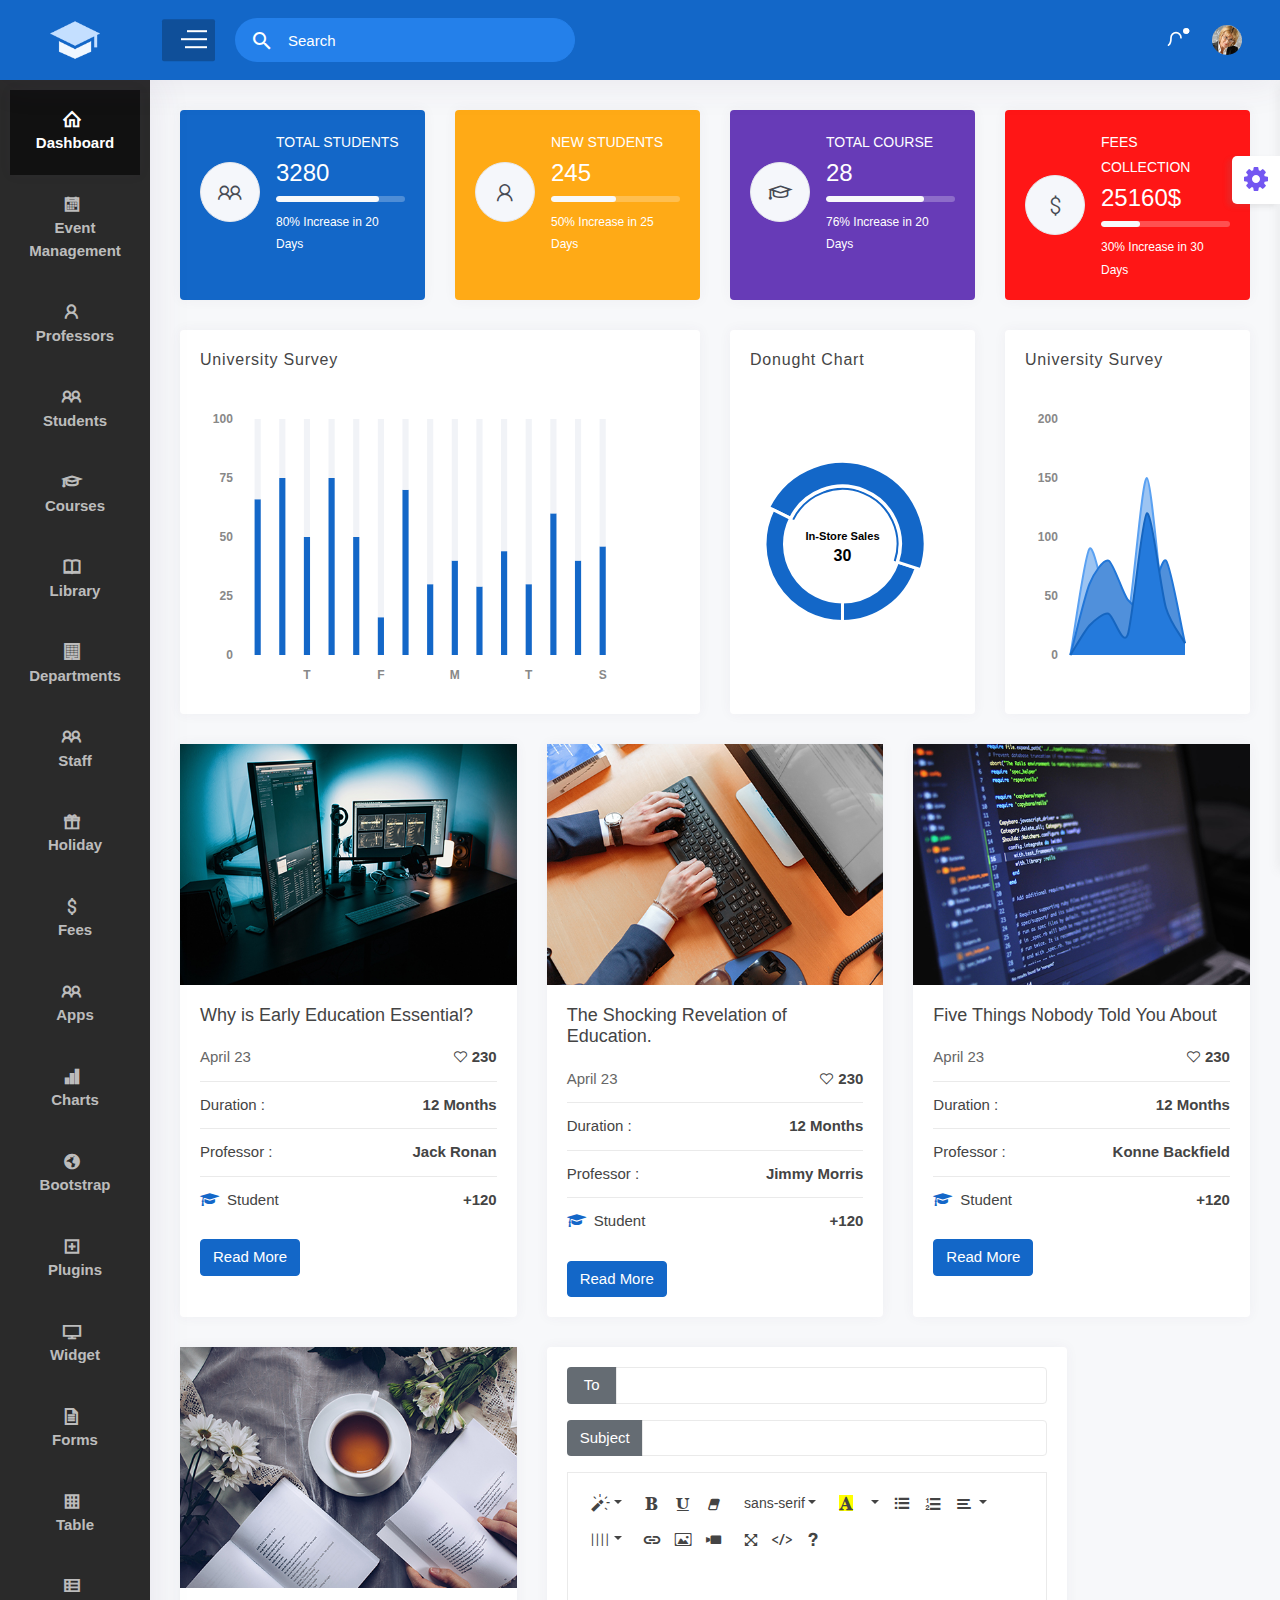
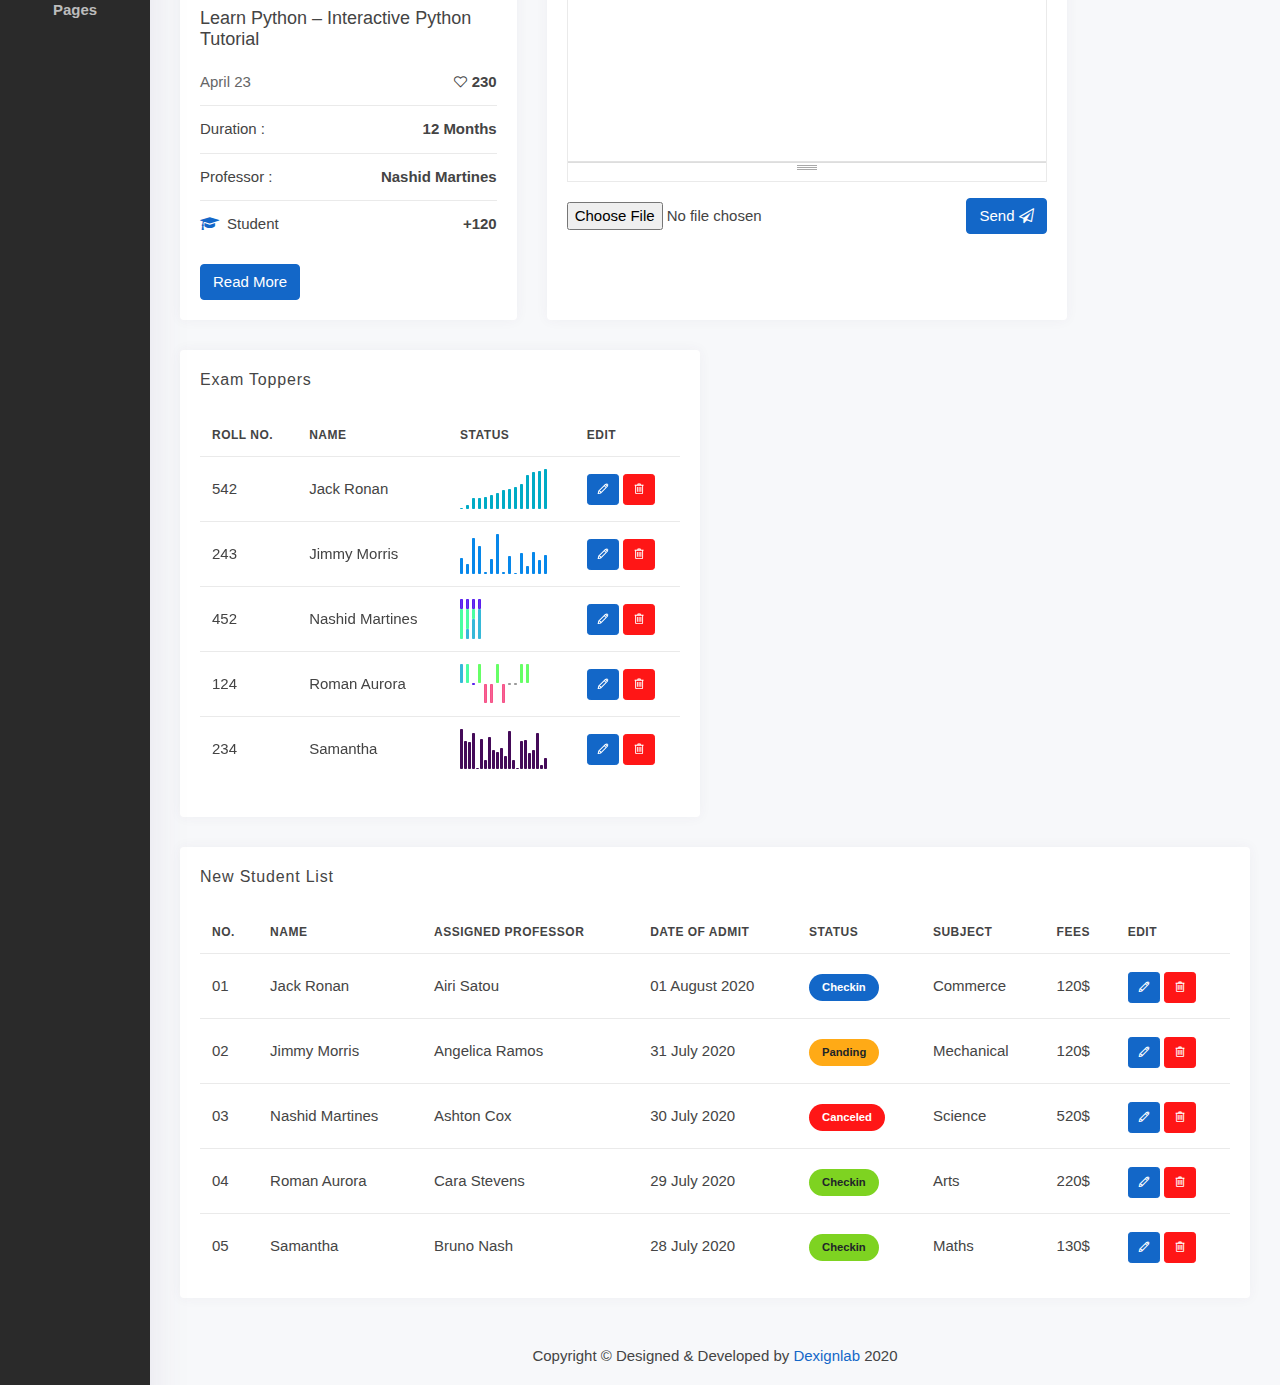
==== Interface/index.html @ b11cf848 "added interface for the project" ====
﻿<!DOCTYPE html>
<html lang="en">

<head>
	
	<meta charset="utf-8">
    <meta http-equiv="X-UA-Compatible" content="IE=edge">
    <meta name="viewport" content="width=device-width,initial-scale=1">
    <title>Edumin - Bootstrap Admin Dashboard </title>
    <!-- Favicon icon -->
    <link rel="icon" type="image/png" sizes="16x16" href="images/favicon.png">
    <link rel="stylesheet" href="vendor/jqvmap/css/jqvmap.min.css">
	<link rel="stylesheet" href="vendor/chartist/css/chartist.min.css">
	<!-- Summernote -->
    <link href="vendor/summernote/summernote.css" rel="stylesheet">
	<link rel="stylesheet" href="vendor/bootstrap-select/dist/css/bootstrap-select.min.css">
    <link rel="stylesheet" href="css/style.css">
    <link rel="stylesheet" href="css/skin-3.css">

</head>

<body>

    <!--*******************
        Preloader start
    ********************-->
    <div id="preloader">
        <div class="sk-three-bounce">
            <div class="sk-child sk-bounce1"></div>
            <div class="sk-child sk-bounce2"></div>
            <div class="sk-child sk-bounce3"></div>
        </div>
    </div>
    <!--*******************
        Preloader end
    ********************-->

    <!--**********************************
        Main wrapper start
    ***********************************-->
    <div id="main-wrapper">

        <!--**********************************
            Nav header start
        ***********************************-->
        <div class="nav-header">
            <a href="index.html" class="brand-logo">
                <img class="logo-abbr" src="images/logo-white-3.png" alt="">
                <img class="logo-compact" src="images/logo-text-white.png" alt="">
                <img class="brand-title" src="images/logo-text-white.png" alt="">
            </a>

            <div class="nav-control">
                <div class="hamburger">
                    <span class="line"></span><span class="line"></span><span class="line"></span>
                </div>
            </div>
        </div>
        <!--**********************************
            Nav header end
        ***********************************-->

        <!--**********************************
            Header start
        ***********************************-->
        <div class="header">
            <div class="header-content">
                <nav class="navbar navbar-expand">
                    <div class="collapse navbar-collapse justify-content-between">
                        <div class="header-left">
                            <div class="search_bar dropdown">
                                <span class="search_icon p-3 c-pointer" data-toggle="dropdown">
                                    <i class="mdi mdi-magnify"></i>
                                </span>
                                <div class="dropdown-menu p-0 m-0">
                                    <form>
                                        <input class="form-control" type="search" placeholder="Search" aria-label="Search">
                                    </form>
                                </div>
                            </div>
                        </div>

                        <ul class="navbar-nav header-right">
                            <li class="nav-item dropdown notification_dropdown">
                                <a class="nav-link bell ai-icon" href="#" role="button" data-toggle="dropdown">
                                    <svg id="icon-user" xmlns="http://www.w3.org/2000/svg" width="20" height="20" viewbox="0 0 24 24" fill="none" stroke="currentColor" stroke-width="2" stroke-linecap="round" stroke-linejoin="round" class="feather feather-bell">
										<path d="M18 8A6 6 0 0 0 6 8c0 7-3 9-3 9h18s-3-2-3-9"></path>
										<path d="M13.73 21a2 2 0 0 1-3.46 0"></path>
									</svg>
                                    <div class="pulse-css"></div>
                                </a>
                                <div class="dropdown-menu dropdown-menu-right">
                                    <ul class="list-unstyled">
                                        <li class="media dropdown-item">
                                            <span class="success"><i class="ti-user"></i></span>
                                            <div class="media-body">
                                                <a href="#">
                                                    <p><strong>Martin</strong> has added a <strong>customer</strong> Successfully
                                                    </p>
                                                </a>
                                            </div>
                                            <span class="notify-time">3:20 am</span>
                                        </li>
                                        <li class="media dropdown-item">
                                            <span class="primary"><i class="ti-shopping-cart"></i></span>
                                            <div class="media-body">
                                                <a href="#">
                                                    <p><strong>Jennifer</strong> purchased Light Dashboard 2.0.</p>
                                                </a>
                                            </div>
                                            <span class="notify-time">3:20 am</span>
                                        </li>
                                        <li class="media dropdown-item">
                                            <span class="danger"><i class="ti-bookmark"></i></span>
                                            <div class="media-body">
                                                <a href="#">
                                                    <p><strong>Robin</strong> marked a <strong>ticket</strong> as unsolved.
                                                    </p>
                                                </a>
                                            </div>
                                            <span class="notify-time">3:20 am</span>
                                        </li>
                                        <li class="media dropdown-item">
                                            <span class="primary"><i class="ti-heart"></i></span>
                                            <div class="media-body">
                                                <a href="#">
                                                    <p><strong>David</strong> purchased Light Dashboard 1.0.</p>
                                                </a>
                                            </div>
                                            <span class="notify-time">3:20 am</span>
                                        </li>
                                        <li class="media dropdown-item">
                                            <span class="success"><i class="ti-image"></i></span>
                                            <div class="media-body">
                                                <a href="#">
                                                    <p><strong> James.</strong> has added a<strong>customer</strong> Successfully
                                                    </p>
                                                </a>
                                            </div>
                                            <span class="notify-time">3:20 am</span>
                                        </li>
                                    </ul>
                                    <a class="all-notification" href="#">See all notifications <i class="ti-arrow-right"></i></a>
                                </div>
                            </li>
                            <li class="nav-item dropdown header-profile">
                                <a class="nav-link" href="#" role="button" data-toggle="dropdown">
                                    <img src="images/profile/education/pic1.jpg" width="20" alt="">
                                </a>
                                <div class="dropdown-menu dropdown-menu-right">
                                    <a href="app-profile.html" class="dropdown-item ai-icon">
                                        <svg id="icon-user1" xmlns="http://www.w3.org/2000/svg" width="18" height="18" viewbox="0 0 24 24" fill="none" stroke="currentColor" stroke-width="2" stroke-linecap="round" stroke-linejoin="round" class="feather feather-user"><path d="M20 21v-2a4 4 0 0 0-4-4H8a4 4 0 0 0-4 4v2"></path><circle cx="12" cy="7" r="4"></circle></svg>
                                        <span class="ml-2">Profile </span>
                                    </a>
                                    <a href="email-inbox.html" class="dropdown-item ai-icon">
                                        <svg id="icon-inbox" xmlns="http://www.w3.org/2000/svg" width="18" height="18" viewbox="0 0 24 24" fill="none" stroke="currentColor" stroke-width="2" stroke-linecap="round" stroke-linejoin="round" class="feather feather-mail"><path d="M4 4h16c1.1 0 2 .9 2 2v12c0 1.1-.9 2-2 2H4c-1.1 0-2-.9-2-2V6c0-1.1.9-2 2-2z"></path><polyline points="22,6 12,13 2,6"></polyline></svg>
                                        <span class="ml-2">Inbox </span>
                                    </a>
                                    <a href="page-login.html" class="dropdown-item ai-icon">
                                        <svg id="icon-logout" xmlns="http://www.w3.org/2000/svg" width="18" height="18" viewbox="0 0 24 24" fill="none" stroke="currentColor" stroke-width="2" stroke-linecap="round" stroke-linejoin="round" class="feather feather-log-out"><path d="M9 21H5a2 2 0 0 1-2-2V5a2 2 0 0 1 2-2h4"></path><polyline points="16 17 21 12 16 7"></polyline><line x1="21" y1="12" x2="9" y2="12"></line></svg>
                                        <span class="ml-2">Logout </span>
                                    </a>
                                </div>
                            </li>
                        </ul>
                    </div>
                </nav>
            </div>
        </div>
        <!--**********************************
            Header end ti-comment-alt
        ***********************************-->

        <!--**********************************
            Sidebar start
        ***********************************-->
        <div class="dlabnav">
            <div class="dlabnav-scroll">
                <ul class="metismenu" id="menu">
                    <li class="nav-label first">Main Menu</li>
                    <li><a class="has-arrow" href="javascript:void()" aria-expanded="false">
							<i class="la la-home"></i>
							<span class="nav-text">Dashboard</span>
						</a>
                        <ul aria-expanded="false">
                            <li><a href="index.html">Dashboard 1</a></li>
                            <li><a href="index-2.html">Dashboard 2</a></li>
                            <li><a href="index-3.html">Dashboard 3</a></li>
                        </ul>
                    </li>
					<li><a class="ai-icon" href="event-management.html" aria-expanded="false">
							<i class="la la-calendar"></i>
							<span class="nav-text">Event Management</span>
						</a>
                    </li>
					<li><a class="has-arrow" href="javascript:void()" aria-expanded="false">
							<i class="la la-user"></i>
							<span class="nav-text">Professors</span>
						</a>
                        <ul aria-expanded="false">
                            <li><a href="all-professors.html">All Professor</a></li>
                            <li><a href="add-professor.html">Add Professor</a></li>
                            <li><a href="edit-professor.html">Edit Professor</a></li>
                            <li><a href="professor-profile.html">Professor Profile</a></li>
                        </ul>
                    </li>
					<li><a class="has-arrow" href="javascript:void()" aria-expanded="false">
							<i class="la la-users"></i>
							<span class="nav-text">Students</span>
						</a>
                        <ul aria-expanded="false">
                            <li><a href="all-students.html">All Students</a></li>
                            <li><a href="add-student.html">Add Students</a></li>
                            <li><a href="edit-student.html">Edit Students</a></li>
                            <li><a href="about-student.html">About Students</a></li>
                        </ul>
                    </li>
					<li><a class="has-arrow" href="javascript:void()" aria-expanded="false">
							<i class="la la-graduation-cap"></i>
							<span class="nav-text">Courses</span>
						</a>
                        <ul aria-expanded="false">
                            <li><a href="all-courses.html">All Courses</a></li>
                            <li><a href="add-courses.html">Add Courses</a></li>
                            <li><a href="edit-courses.html">Edit Courses</a></li>
                            <li><a href="about-courses.html">About Courses</a></li>
                        </ul>
                    </li>
					<li><a class="has-arrow" href="javascript:void()" aria-expanded="false">
							<i class="la la-book"></i>
							<span class="nav-text">Library</span>
						</a>
                        <ul aria-expanded="false">
                            <li><a href="all-library.html">All Library</a></li>
                            <li><a href="add-library.html">Add Library</a></li>
                            <li><a href="edit-library.html">Edit Library</a></li>
                        </ul>
                    </li>
					<li><a class="has-arrow" href="javascript:void()" aria-expanded="false">
							<i class="la la-building"></i>
							<span class="nav-text">Departments</span>
						</a>
                        <ul aria-expanded="false">
                            <li><a href="all-departments.html">All Departments</a></li>
                            <li><a href="add-departments.html">Add Departments</a></li>
                            <li><a href="edit-departments.html">Edit Departments</a></li>
                        </ul>
                    </li>
					<li><a class="has-arrow" href="javascript:void()" aria-expanded="false">
							<i class="la la-users"></i>
							<span class="nav-text">Staff</span>
						</a>
                        <ul aria-expanded="false">
                            <li><a href="all-staff.html">All Staff</a></li>
                            <li><a href="add-staff.html">Add Staff</a></li>
                            <li><a href="edit-staff.html">Edit Staff</a></li>
                            <li><a href="staff-profile.html">Staff Profile</a></li>
                        </ul>
                    </li>
					<li><a class="has-arrow" href="javascript:void()" aria-expanded="false">
							<i class="la la-gift"></i>
							<span class="nav-text">Holiday</span>
						</a>
                        <ul aria-expanded="false">
                            <li><a href="all-holiday.html">All Holiday</a></li>
                            <li><a href="add-holiday.html">Add Holiday</a></li>
                            <li><a href="edit-holiday.html">Edit Holiday</a></li>
                            <li><a href="holiday-calendar.html">Holiday Calendar</a></li>
                        </ul>
                    </li>
					<li><a class="has-arrow" href="javascript:void()" aria-expanded="false">
							<i class="la la-dollar"></i>
							<span class="nav-text">Fees</span>
						</a>
                        <ul aria-expanded="false">
                            <li><a href="fees-collection.html">Fees Collection</a></li>
                            <li><a href="add-fees.html">Add Fees</a></li>
                            <li><a href="fees-receipt.html">Fees Receipt</a></li>
                        </ul>
                    </li>					
                    <li class="nav-label">Apps</li>
                    <li><a class="has-arrow" href="javascript:void()" aria-expanded="false">
							<i class="la la-users"></i>
							<span class="nav-text">Apps</span>
						</a>
                        <ul aria-expanded="false">
                            <li><a href="app-profile.html">Profile</a></li>
                            <li><a class="has-arrow" href="javascript:void()" aria-expanded="false">Email</a>
                                <ul aria-expanded="false">
                                    <li><a href="email-compose.html">Compose</a></li>
                                    <li><a href="email-inbox.html">Inbox</a></li>
                                    <li><a href="email-read.html">Read</a></li>
                                </ul>
                            </li>
                            <li><a href="app-calender.html">Calendar</a></li>
							<li><a class="has-arrow" href="javascript:void()" aria-expanded="false">Shop</a>
                                <ul aria-expanded="false">
                                    <li><a href="ecom-product-grid.html">Product Grid</a></li>
									<li><a href="ecom-product-list.html">Product List</a></li>
									<li><a href="ecom-product-detail.html">Product Details</a></li>
									<li><a href="ecom-product-order.html">Order</a></li>
									<li><a href="ecom-checkout.html">Checkout</a></li>
									<li><a href="ecom-invoice.html">Invoice</a></li>
									<li><a href="ecom-customers.html">Customers</a></li>
                                </ul>
                            </li>
                        </ul>
                    </li>
                    <li><a class="has-arrow ai-icon" href="javascript:void()" aria-expanded="false">
							<i class="la la-signal"></i>
							<span class="nav-text">Charts</span>
						</a>
                        <ul aria-expanded="false">
                            <li><a href="chart-flot.html">Flot</a></li>
                            <li><a href="chart-morris.html">Morris</a></li>
                            <li><a href="chart-chartjs.html">Chartjs</a></li>
                            <li><a href="chart-chartist.html">Chartist</a></li>
                            <li><a href="chart-sparkline.html">Sparkline</a></li>
                            <li><a href="chart-peity.html">Peity</a></li>
                        </ul>
                    </li>
                    <li class="nav-label">Components</li>
                    <li class="mega-menu mega-menu-xl"><a class="has-arrow ai-icon" href="javascript:void()" aria-expanded="false">
							<i class="la la-globe"></i>
							<span class="nav-text">Bootstrap</span>
						</a>
                        <ul aria-expanded="false">
                            <li><a href="ui-accordion.html">Accordion</a></li>
                            <li><a href="ui-alert.html">Alert</a></li>
                            <li><a href="ui-badge.html">Badge</a></li>
                            <li><a href="ui-button.html">Button</a></li>
                            <li><a href="ui-modal.html">Modal</a></li>
                            <li><a href="ui-button-group.html">Button Group</a></li>
                            <li><a href="ui-list-group.html">List Group</a></li>
                            <li><a href="ui-media-object.html">Media Object</a></li>
                            <li><a href="ui-card.html">Cards</a></li>
                            <li><a href="ui-carousel.html">Carousel</a></li>
                            <li><a href="ui-dropdown.html">Dropdown</a></li>
                            <li><a href="ui-popover.html">Popover</a></li>
                            <li><a href="ui-progressbar.html">Progressbar</a></li>
                            <li><a href="ui-tab.html">Tab</a></li>
                            <li><a href="ui-typography.html">Typography</a></li>
                            <li><a href="ui-pagination.html">Pagination</a></li>
                            <li><a href="ui-grid.html">Grid</a></li>
                        </ul>
                    </li>
                    <li><a class="has-arrow" href="javascript:void()" aria-expanded="false">
							<i class="la la-plus-square-o"></i>
							<span class="nav-text">Plugins</span>
						</a>
                        <ul aria-expanded="false">
                            <li><a href="uc-select2.html">Select 2</a></li>
                            <li><a href="uc-nestable.html">Nestedable</a></li>
                            <li><a href="uc-noui-slider.html">Noui Slider</a></li>
                            <li><a href="uc-sweetalert.html">Sweet Alert</a></li>
                            <li><a href="uc-toastr.html">Toastr</a></li>
                            <li><a href="map-jqvmap.html">Jqv Map</a></li>
                        </ul>
                    </li>
                    <li><a href="widget-basic.html" aria-expanded="false">
							<i class="la la-desktop"></i>
							<span class="nav-text">Widget</span>
						</a></li>
                    <li class="nav-label">Forms</li>
                    <li><a class="has-arrow" href="javascript:void()" aria-expanded="false">
							<i class="la la-file-text"></i>
							<span class="nav-text">Forms</span>
						</a>
                        <ul aria-expanded="false">
                            <li><a href="form-element.html">Form Elements</a></li>
                            <li><a href="form-wizard.html">Wizard</a></li>
                            <li><a href="form-editor-summernote.html">Summernote</a></li>
                            <li><a href="form-pickers.html">Pickers</a></li>
                            <li><a href="form-validation-jquery.html">Jquery Validate</a></li>
                        </ul>
                    </li>
                    <li class="nav-label">Table</li>
                    <li><a class="has-arrow" href="javascript:void()" aria-expanded="false">
							<i class="la la-table"></i>
							<span class="nav-text">Table</span>
						</a>
                        <ul aria-expanded="false">
                            <li><a href="table-bootstrap-basic.html">Bootstrap</a></li>
                            <li><a href="table-datatable-basic.html">Datatable</a></li>
                        </ul>
                    </li>
                    <li class="nav-label">Extra</li>
                    <li><a class="has-arrow" href="javascript:void()" aria-expanded="false">
							<i class="la la-th-list"></i>
							<span class="nav-text">Pages</span>
						</a>
                        <ul aria-expanded="false">
                            <li><a href="page-register.html">Register</a></li>
                            <li><a href="page-login.html">Login</a></li>
                            <li><a class="has-arrow" href="javascript:void()" aria-expanded="false">Error</a>
                                <ul aria-expanded="false">
                                    <li><a href="page-error-400.html">Error 400</a></li>
                                    <li><a href="page-error-403.html">Error 403</a></li>
                                    <li><a href="page-error-404.html">Error 404</a></li>
                                    <li><a href="page-error-500.html">Error 500</a></li>
                                    <li><a href="page-error-503.html">Error 503</a></li>
                                </ul>
                            </li>
                            <li><a href="page-lock-screen.html">Lock Screen</a></li>
                        </ul>
                    </li>
				</ul>
            </div>
        </div>
        <!--**********************************
            Sidebar end
        ***********************************-->
		
        <!--**********************************
            Content body start
        ***********************************-->
        <div class="content-body">
            <!-- row -->
            <div class="container-fluid">
				    
                <div class="row">
					<div class="col-xl-3 col-xxl-3 col-sm-6">
						<div class="widget-stat card bg-primary">
							<div class="card-body">
								<div class="media">
									<span class="mr-3">
										<i class="la la-users"></i>
									</span>
									<div class="media-body text-white">
										<p class="mb-1">Total Students</p>
										<h3 class="text-white">3280</h3>
										<div class="progress mb-2 bg-white">
                                            <div class="progress-bar progress-animated bg-light" style="width: 80%"></div>
                                        </div>
										<small>80% Increase in 20 Days</small>
									</div>
								</div>
							</div>
						</div>
                    </div>
					<div class="col-xl-3 col-xxl-3 col-sm-6">
						<div class="widget-stat card bg-warning">
							<div class="card-body">
								<div class="media">
									<span class="mr-3">
										<i class="la la-user"></i>
									</span>
									<div class="media-body text-white">
										<p class="mb-1">New Students</p>
										<h3 class="text-white">245</h3>
										<div class="progress mb-2 bg-white">
                                            <div class="progress-bar progress-animated bg-light" style="width: 50%"></div>
                                        </div>
										<small>50% Increase in 25 Days</small>
									</div>
								</div>
							</div>
						</div>
                    </div>
					<div class="col-xl-3 col-xxl-3 col-sm-6">
						<div class="widget-stat card bg-secondary">
							<div class="card-body">
								<div class="media">
									<span class="mr-3">
										<i class="la la-graduation-cap"></i>
									</span>
									<div class="media-body text-white">
										<p class="mb-1">Total Course</p>
										<h3 class="text-white">28</h3>
										<div class="progress mb-2 bg-white">
                                            <div class="progress-bar progress-animated bg-light" style="width: 76%"></div>
                                        </div>
										<small>76% Increase in 20 Days</small>
									</div>
								</div>
							</div>
						</div>
                    </div>
					<div class="col-xl-3 col-xxl-3 col-sm-6">
						<div class="widget-stat card bg-danger">
							<div class="card-body">
								<div class="media">
									<span class="mr-3">
										<i class="la la-dollar"></i>
									</span>
									<div class="media-body text-white">
										<p class="mb-1">Fees Collection</p>
										<h3 class="text-white">25160$</h3>
										<div class="progress mb-2 bg-white">
                                            <div class="progress-bar progress-animated bg-light" style="width: 30%"></div>
                                        </div>
										<small>30% Increase in 30 Days</small>
									</div>
								</div>
							</div>
						</div>
                    </div>
					<div class="col-xl-6 col-xxl-6 col-lg-12 col-sm-12">
						<div class="card">
							<div class="card-header">
								<h3 class="card-title">University Survey</h3>
							</div>
							<div class="card-body">
								<div id="morris_bar_stalked" class="morris_chart_height" style="height: 300px !important;"></div>
							</div>
						</div>
					</div>
					<div class="col-xl-3 col-xxl-3 col-sm-6">
						<div class="card">
							<div class="card-header">
								<h3 class="card-title">Donught Chart</h3>
							</div>
							<div class="card-body">
								<div id="morris_donught_2" class="morris_chart_height" style="height: 300px !important;"></div>
							</div>
						</div>
					</div>
					<div class="col-xl-3 col-xxl-3 col-sm-6">
						<div class="card">
							<div class="card-header">
								<h3 class="card-title">University Survey</h3>
							</div>
							<div class="card-body">
								<div id="morris_area" class="morris_chart_height" style="height: 300px !important;"></div>
							</div>
						</div>
					</div>
					<div class="col-xl-3 col-xxl-4 col-lg-6 col-md-6">
						<div class="card">
							<img class="img-fluid" src="images/courses/pic1.jpg" alt="">
							<div class="card-body">
								<h4><a href="about-courses.html">Why is Early Education Essential?</a></h4>
								<ul class="list-group mb-3 list-group-flush">
									<li class="list-group-item px-0 border-top-0 d-flex justify-content-between"><span class="mb-0 text-muted">April 23</span>
										<a href="javascript:void(0);"><i class="la la-heart-o mr-1"></i><strong>230</strong></a></li>
									<li class="list-group-item px-0 d-flex justify-content-between">
										<span class="mb-0">Duration :</span><strong>12 Months</strong></li>
									<li class="list-group-item px-0 d-flex justify-content-between">
										<span class="mb-0">Professor :</span><strong>Jack Ronan</strong></li>
									<li class="list-group-item px-0 d-flex justify-content-between">
										<span><i class="fa fa-graduation-cap text-primary mr-2"></i>Student</span><strong>+120</strong></li>
								</ul>
								<a href="about-courses.html" class="btn btn-primary">Read More</a>
							</div>
						</div>
					</div>
					<div class="col-xl-3 col-xxl-4 col-lg-6 col-md-6">
						<div class="card">
							<img class="img-fluid" src="images/courses/pic2.jpg" alt="">
							<div class="card-body">
								<h4><a href="about-courses.html">The Shocking Revelation of Education.</a></h4>
								<ul class="list-group mb-3 list-group-flush">
									<li class="list-group-item px-0 border-top-0 d-flex justify-content-between"><span class="mb-0 text-muted">April 23</span>
										<a href="javascript:void(0);"><i class="la la-heart-o mr-1"></i><strong>230</strong></a></li>
									<li class="list-group-item px-0 d-flex justify-content-between">
										<span class="mb-0">Duration :</span><strong>12 Months</strong></li>
									<li class="list-group-item px-0 d-flex justify-content-between">
										<span class="mb-0">Professor :</span><strong>Jimmy Morris</strong></li>
									<li class="list-group-item px-0 d-flex justify-content-between">
										<span><i class="fa fa-graduation-cap text-primary mr-2"></i>Student</span><strong>+120</strong></li>
								</ul>
								<a href="about-courses.html" class="btn btn-primary">Read More</a>
							</div>
						</div>
					</div>
					<div class="col-xl-3 col-xxl-4 col-lg-6 col-md-6">
						<div class="card">
							<img class="img-fluid" src="images/courses/pic3.jpg" alt="">
							<div class="card-body">
								<h4><a href="about-courses.html">Five Things Nobody Told You About</a></h4>
								<ul class="list-group mb-3 list-group-flush">
									<li class="list-group-item px-0 border-top-0 d-flex justify-content-between"><span class="mb-0 text-muted">April 23</span>
										<a href="javascript:void(0);"><i class="la la-heart-o mr-1"></i><strong>230</strong></a></li>
									<li class="list-group-item px-0 d-flex justify-content-between">
										<span class="mb-0">Duration :</span><strong>12 Months</strong></li>
									<li class="list-group-item px-0 d-flex justify-content-between">
										<span class="mb-0">Professor :</span><strong>Konne Backfield</strong></li>
									<li class="list-group-item px-0 d-flex justify-content-between">
										<span><i class="fa fa-graduation-cap text-primary mr-2"></i>Student</span><strong>+120</strong></li>
								</ul>
								<a href="about-courses.html" class="btn btn-primary">Read More</a>
							</div>
						</div>
					</div>
					<div class="col-xl-3 col-xxl-4 col-lg-6 col-md-6">
						<div class="card">
							<img class="img-fluid" src="images/courses/pic4.jpg" alt="">
							<div class="card-body">
								<h4><a href="about-courses.html">Learn Python – Interactive Python Tutorial</a></h4>
								<ul class="list-group mb-3 list-group-flush">
									<li class="list-group-item px-0 border-top-0 d-flex justify-content-between"><span class="mb-0 text-muted">April 23</span>
										<a href="javascript:void(0);"><i class="la la-heart-o mr-1"></i><strong>230</strong></a></li>
									<li class="list-group-item px-0 d-flex justify-content-between">
										<span class="mb-0">Duration :</span><strong>12 Months</strong></li>
									<li class="list-group-item px-0 d-flex justify-content-between">
										<span class="mb-0">Professor :</span><strong>Nashid Martines</strong></li>
									<li class="list-group-item px-0 d-flex justify-content-between">
										<span><i class="fa fa-graduation-cap text-primary mr-2"></i>Student</span><strong>+120</strong></li>
								</ul>
								<a href="about-courses.html" class="btn btn-primary">Read More</a>
							</div>
						</div>
					</div>
					
					<div class="col-xl-6 col-xxl-6 col-lg-6 col-md-12 col-sm-12">
						<div class="card">
                            <div class="card-body">
								<form action="#" method="post">
									<div class="form-group">
										<div class="input-group">
											<div class="input-group-prepend">
												<span class="input-group-text">To</span>
											</div>
											<input type="text" class="form-control">
										</div>
									</div>
									<div class="form-group">
										<div class="input-group">
											<div class="input-group-prepend">
												<span class="input-group-text">Subject</span>
											</div>
											<input type="text" class="form-control">
										</div>
									</div>
									<div class="form-group">
										<div class="summernote"></div>
									</div>
									<div class="row align-items-center">
										<div class="col-lg-6">
											<div class="fallback w-100">
												<input type="file" class="dropify" data-default-file="">
											</div>
										</div>
										<div class="col-lg-6">
											<button type="button" class="btn btn-primary float-right">
												Send <i class="fa fa-paper-plane-o"></i>
											</button>									
										</div>
									</div>
								</form>
							</div>
						</div>
					</div>
					<div class="col-xl-6 col-xxl-6 col-lg-6 col-md-12 col-sm-12">
						<div class="card">
                            <div class="card-header">
                                <h4 class="card-title">Exam Toppers</h4>
                            </div>
                            <div class="card-body">
                                <div class="table-responsive">
                                    <table class="table verticle-middle">
                                        <thead>
                                            <tr>
                                                <th scope="col">Roll No.</th>
                                                <th scope="col">Name</th>
                                                <th scope="col">Status</th>
                                                <th scope="col">Edit</th>
                                            </tr>
                                        </thead>
                                        <tbody>
                                            <tr>
                                                <td>542</td>
												<td>Jack Ronan</td>
                                                <td><span id="widget_sparklinedash"><canvas></canvas></span></td>
                                                <td>
                                                    <a href="javascript:void(0);" class="btn btn-sm btn-primary"><i class="la la-pencil"></i></a>
                                                    <a href="javascript:void(0);" class="btn btn-sm btn-danger"><i class="la la-trash-o"></i></a>
                                                </td>
                                            </tr>
                                            <tr>
                                                <td>243 </td>
                                                <td>Jimmy Morris</td>
                                                <td><div class="ico-sparkline"><div id="widget_spark-bar"></div></div></td>
												<td>
                                                    <a href="javascript:void(0);" class="btn btn-sm btn-primary"><i class="la la-pencil"></i></a>
                                                    <a href="javascript:void(0);" class="btn btn-sm btn-danger"><i class="la la-trash-o"></i></a>
                                                </td>
                                            </tr>
                                            <tr>
                                                <td>452 </td>
                                                <td>Nashid Martines</td>
                                                <td><div class="ico-sparkline"><div id="widget_StackedBarChart"></div></div></td>
												<td>
                                                    <a href="javascript:void(0);" class="btn btn-sm btn-primary"><i class="la la-pencil"></i></a>
                                                    <a href="javascript:void(0);" class="btn btn-sm btn-danger"><i class="la la-trash-o"></i></a>
                                                </td>
                                            </tr>
                                            <tr>
                                                <td>124</td>
                                                <td>Roman Aurora</td>
                                                <td> <div class="ico-sparkline"> <div id="widget_tristate"></div></div></td>
												<td>
                                                    <a href="javascript:void(0);" class="btn btn-sm btn-primary"><i class="la la-pencil"></i></a>
                                                    <a href="javascript:void(0);" class="btn btn-sm btn-danger"><i class="la la-trash-o"></i></a>
                                                </td>
                                            </tr>
                                            <tr>
                                                <td>234</td>
                                                <td>Samantha</td>
                                                <td> <div class="ico-sparkline"> <div id="widget_composite-bar"></div> </div> </td>
												<td>
                                                    <a href="javascript:void(0);" class="btn btn-sm btn-primary"><i class="la la-pencil"></i></a>
                                                    <a href="javascript:void(0);" class="btn btn-sm btn-danger"><i class="la la-trash-o"></i></a>
                                                </td>
                                            </tr>
                                        </tbody>
                                    </table>
                                </div>
                            </div>
                        </div>
					</div>
					<div class="col-xl-12 col-xxl-12 col-lg-12 col-md-12 col-sm-12">
                        <div class="card">
                            <div class="card-header">
                                <h4 class="card-title">New Student List</h4>
                            </div>
                            <div class="card-body">
                                <div class="table-responsive recentOrderTable">
                                    <table class="table verticle-middle table-responsive-md">
                                        <thead>
                                            <tr>
                                                <th scope="col">No.</th>
                                                <th scope="col">Name</th>
                                                <th scope="col">Assigned Professor</th>
                                                <th scope="col">Date Of Admit</th>
                                                <th scope="col">Status</th>
                                                <th scope="col">Subject</th>
                                                <th scope="col">Fees</th>
                                                <th scope="col">Edit</th>
                                            </tr>
                                        </thead>
                                        <tbody>
                                            <tr>
                                                <td>01</td>
												<td>Jack Ronan</td>
                                                <td>Airi Satou</td>
                                                <td>01 August 2020</td>
                                                <td><span class="badge badge-rounded badge-primary">Checkin</span></td>
                                                <td>Commerce</td>
                                                <td>120$</td>
                                                <td>
                                                    <a href="edit-student.html" class="btn btn-sm btn-primary"><i class="la la-pencil"></i></a>
                                                    <a href="javascript:void(0);" class="btn btn-sm btn-danger"><i class="la la-trash-o"></i></a>
                                                </td>
                                            </tr>
                                            <tr>
                                                <td>02 </td>
                                                <td>Jimmy Morris</td>
                                                <td>Angelica Ramos</td>
												<td>31 July 2020</td>
                                                <td><span class="badge badge-rounded badge-warning">Panding</span></td>
                                                <td>Mechanical</td>
                                                <td>120$</td>
                                                <td>
                                                    <a href="edit-student.html" class="btn btn-sm btn-primary"><i class="la la-pencil"></i></a>
                                                    <a href="javascript:void(0);" class="btn btn-sm btn-danger"><i class="la la-trash-o"></i></a>
                                                </td>
                                            </tr>
                                            <tr>
                                                <td>03 </td>
                                                <td>Nashid Martines</td>
                                                <td>Ashton Cox</td>
												<td>30 July 2020</td>
                                                <td><span class="badge badge-rounded badge-danger">Canceled</span></td>
                                                <td>Science</td>
                                                <td>520$</td>
                                                <td>
                                                    <a href="edit-student.html" class="btn btn-sm btn-primary"><i class="la la-pencil"></i></a>
                                                    <a href="javascript:void(0);" class="btn btn-sm btn-danger"><i class="la la-trash-o"></i></a>
                                                </td>
                                            </tr>
                                            <tr>
                                                <td>04</td>
                                                <td>Roman Aurora</td>
                                                <td>Cara Stevens</td>
												<td>29 July 2020</td>
                                                <td><span class="badge badge-rounded badge-success">Checkin</span></td>
                                                <td>Arts</td>
                                                <td>220$</td>
                                                <td>
                                                    <a href="edit-student.html" class="btn btn-sm btn-primary"><i class="la la-pencil"></i></a>
                                                    <a href="javascript:void(0);" class="btn btn-sm btn-danger"><i class="la la-trash-o"></i></a>
                                                </td>
                                            </tr>
                                            <tr>
                                                <td>05</td>
                                                <td>Samantha</td>
                                                <td>Bruno Nash </td>
												<td>28 July 2020</td>
                                                <td><span class="badge badge-rounded badge-success">Checkin</span></td>
                                                <td>Maths</td>
                                                <td>130$</td>
                                                <td>
                                                    <a href="edit-student.html" class="btn btn-sm btn-primary"><i class="la la-pencil"></i></a>
                                                    <a href="javascript:void(0);" class="btn btn-sm btn-danger"><i class="la la-trash-o"></i></a>
                                                </td>
                                            </tr>
                                        </tbody>
                                    </table>
                                </div>
                            </div>
                        </div>
                    </div>
                </div>
				
            </div>
        </div>
        <!--**********************************
            Content body end
        ***********************************-->


        <!--**********************************
            Footer start
        ***********************************-->
        <div class="footer">
            <div class="copyright">
                <p>Copyright © Designed &amp; Developed by <a href="../index.htm" target="_blank">Dexignlab</a> 2020</p>
            </div>
        </div>
        <!--**********************************
            Footer end
        ***********************************-->

		<!--**********************************
           Support ticket button start
        ***********************************-->

        <!--**********************************
           Support ticket button end
        ***********************************-->


    </div>
    <!--**********************************
        Main wrapper end
    ***********************************-->

    <!--**********************************
        Scripts
    ***********************************-->
    <!-- Required vendors -->
    <script src="vendor/global/global.min.js"></script>
	<script src="vendor/bootstrap-select/dist/js/bootstrap-select.min.js"></script>
    <script src="js/custom.min.js"></script>
    <script src="js/dlabnav-init.js"></script>	
	
	<!-- Chart sparkline plugin files -->
    <script src="vendor/jquery-sparkline/jquery.sparkline.min.js"></script>
	<script src="js/plugins-init/sparkline-init.js"></script>
	
	<!-- Chart Morris plugin files -->
    <script src="vendor/raphael/raphael.min.js"></script>
    <script src="vendor/morris/morris.min.js"></script> 
	
    <!-- Init file -->
    <script src="js/plugins-init/widgets-script-init.js"></script>
	
	<!-- Demo scripts -->
    <script src="js/dashboard/dashboard.js"></script>
	
	<!-- Summernote -->
    <script src="vendor/summernote/js/summernote.min.js"></script>
    <!-- Summernote init -->
    <script src="js/plugins-init/summernote-init.js"></script>
	
	<!-- Svganimation scripts -->
    <script src="vendor/svganimation/vivus.min.js"></script>
    <script src="vendor/svganimation/svg.animation.js"></script>
    <script src="js/styleSwitcher.js"></script>
		
</body>
</html>
---- Interface/vendor/jqvmap/css/jqvmap.min.css ----
.jqvmap-label,.jqvmap-pin{pointer-events:none}.jqvmap-label{position:absolute;display:none;-webkit-border-radius:3px;-moz-border-radius:3px;border-radius:3px;background:#292929;color:#fff;font-family:sans-serif,Verdana;font-size:smaller;padding:3px}.jqvmap-zoomin,.jqvmap-zoomout{position:absolute;left:10px;-webkit-border-radius:3px;-moz-border-radius:3px;border-radius:3px;background:#000;padding:3px;color:#fff;width:10px;height:10px;cursor:pointer;line-height:10px;text-align:center}.jqvmap-zoomin{top:10px}.jqvmap-zoomout{top:30px}.jqvmap-region{cursor:pointer}.jqvmap-ajax_response{width:100%;height:500px}
---- Interface/vendor/chartist/css/chartist.min.css ----
.ct-double-octave:after,.ct-major-eleventh:after,.ct-major-second:after,.ct-major-seventh:after,.ct-major-sixth:after,.ct-major-tenth:after,.ct-major-third:after,.ct-major-twelfth:after,.ct-minor-second:after,.ct-minor-seventh:after,.ct-minor-sixth:after,.ct-minor-third:after,.ct-octave:after,.ct-perfect-fifth:after,.ct-perfect-fourth:after,.ct-square:after{content:"";clear:both}.ct-label{fill:rgba(0,0,0,.4);color:rgba(0,0,0,.4);font-size:.75rem;line-height:1}.ct-grid-background,.ct-line{fill:none}.ct-chart-bar .ct-label,.ct-chart-line .ct-label{display:block;display:-webkit-box;display:-moz-box;display:-ms-flexbox;display:-webkit-flex;display:flex}.ct-chart-donut .ct-label,.ct-chart-pie .ct-label{dominant-baseline:central}.ct-label.ct-horizontal.ct-start{-webkit-box-align:flex-end;-webkit-align-items:flex-end;-ms-flex-align:flex-end;align-items:flex-end;-webkit-box-pack:flex-start;-webkit-justify-content:flex-start;-ms-flex-pack:flex-start;justify-content:flex-start;text-align:left;text-anchor:start}.ct-label.ct-horizontal.ct-end{-webkit-box-align:flex-start;-webkit-align-items:flex-start;-ms-flex-align:flex-start;align-items:flex-start;-webkit-box-pack:flex-start;-webkit-justify-content:flex-start;-ms-flex-pack:flex-start;justify-content:flex-start;text-align:left;text-anchor:start}.ct-label.ct-vertical.ct-start{-webkit-box-align:flex-end;-webkit-align-items:flex-end;-ms-flex-align:flex-end;align-items:flex-end;-webkit-box-pack:flex-end;-webkit-justify-content:flex-end;-ms-flex-pack:flex-end;justify-content:flex-end;text-align:right;text-anchor:end}.ct-label.ct-vertical.ct-end{-webkit-box-align:flex-end;-webkit-align-items:flex-end;-ms-flex-align:flex-end;align-items:flex-end;-webkit-box-pack:flex-start;-webkit-justify-content:flex-start;-ms-flex-pack:flex-start;justify-content:flex-start;text-align:left;text-anchor:start}.ct-chart-bar .ct-label.ct-horizontal.ct-start{-webkit-box-align:flex-end;-webkit-align-items:flex-end;-ms-flex-align:flex-end;align-items:flex-end;-webkit-box-pack:center;-webkit-justify-content:center;-ms-flex-pack:center;justify-content:center;text-align:center;text-anchor:start}.ct-chart-bar .ct-label.ct-horizontal.ct-end{-webkit-box-align:flex-start;-webkit-align-items:flex-start;-ms-flex-align:flex-start;align-items:flex-start;-webkit-box-pack:center;-webkit-justify-content:center;-ms-flex-pack:center;justify-content:center;text-align:center;text-anchor:start}.ct-chart-bar.ct-horizontal-bars .ct-label.ct-horizontal.ct-start{-webkit-box-align:flex-end;-webkit-align-items:flex-end;-ms-flex-align:flex-end;align-items:flex-end;-webkit-box-pack:flex-start;-webkit-justify-content:flex-start;-ms-flex-pack:flex-start;justify-content:flex-start;text-align:left;text-anchor:start}.ct-chart-bar.ct-horizontal-bars .ct-label.ct-horizontal.ct-end{-webkit-box-align:flex-start;-webkit-align-items:flex-start;-ms-flex-align:flex-start;align-items:flex-start;-webkit-box-pack:flex-start;-webkit-justify-content:flex-start;-ms-flex-pack:flex-start;justify-content:flex-start;text-align:left;text-anchor:start}.ct-chart-bar.ct-horizontal-bars .ct-label.ct-vertical.ct-start{-webkit-box-align:center;-webkit-align-items:center;-ms-flex-align:center;align-items:center;-webkit-box-pack:flex-end;-webkit-justify-content:flex-end;-ms-flex-pack:flex-end;justify-content:flex-end;text-align:right;text-anchor:end}.ct-chart-bar.ct-horizontal-bars .ct-label.ct-vertical.ct-end{-webkit-box-align:center;-webkit-align-items:center;-ms-flex-align:center;align-items:center;-webkit-box-pack:flex-start;-webkit-justify-content:flex-start;-ms-flex-pack:flex-start;justify-content:flex-start;text-align:left;text-anchor:end}.ct-grid{stroke:rgba(0,0,0,.2);stroke-width:1px;stroke-dasharray:2px}.ct-point{stroke-width:10px;stroke-linecap:round}.ct-line{stroke-width:4px}.ct-area{stroke:none;fill-opacity:.1}.ct-bar{fill:none;stroke-width:10px}.ct-slice-donut{fill:none;stroke-width:60px}.ct-series-a .ct-bar,.ct-series-a .ct-line,.ct-series-a .ct-point,.ct-series-a .ct-slice-donut{stroke:#d70206}.ct-series-a .ct-area,.ct-series-a .ct-slice-donut-solid,.ct-series-a .ct-slice-pie{fill:#d70206}.ct-series-b .ct-bar,.ct-series-b .ct-line,.ct-series-b .ct-point,.ct-series-b .ct-slice-donut{stroke:#f05b4f}.ct-series-b .ct-area,.ct-series-b .ct-slice-donut-solid,.ct-series-b .ct-slice-pie{fill:#f05b4f}.ct-series-c .ct-bar,.ct-series-c .ct-line,.ct-series-c .ct-point,.ct-series-c .ct-slice-donut{stroke:#f4c63d}.ct-series-c .ct-area,.ct-series-c .ct-slice-donut-solid,.ct-series-c .ct-slice-pie{fill:#f4c63d}.ct-series-d .ct-bar,.ct-series-d .ct-line,.ct-series-d .ct-point,.ct-series-d .ct-slice-donut{stroke:#d17905}.ct-series-d .ct-area,.ct-series-d .ct-slice-donut-solid,.ct-series-d .ct-slice-pie{fill:#d17905}.ct-series-e .ct-bar,.ct-series-e .ct-line,.ct-series-e .ct-point,.ct-series-e .ct-slice-donut{stroke:#453d3f}.ct-series-e .ct-area,.ct-series-e .ct-slice-donut-solid,.ct-series-e .ct-slice-pie{fill:#453d3f}.ct-series-f .ct-bar,.ct-series-f .ct-line,.ct-series-f .ct-point,.ct-series-f .ct-slice-donut{stroke:#59922b}.ct-series-f .ct-area,.ct-series-f .ct-slice-donut-solid,.ct-series-f .ct-slice-pie{fill:#59922b}.ct-series-g .ct-bar,.ct-series-g .ct-line,.ct-series-g .ct-point,.ct-series-g .ct-slice-donut{stroke:#0544d3}.ct-series-g .ct-area,.ct-series-g .ct-slice-donut-solid,.ct-series-g .ct-slice-pie{fill:#0544d3}.ct-series-h .ct-bar,.ct-series-h .ct-line,.ct-series-h .ct-point,.ct-series-h .ct-slice-donut{stroke:#6b0392}.ct-series-h .ct-area,.ct-series-h .ct-slice-donut-solid,.ct-series-h .ct-slice-pie{fill:#6b0392}.ct-series-i .ct-bar,.ct-series-i .ct-line,.ct-series-i .ct-point,.ct-series-i .ct-slice-donut{stroke:#f05b4f}.ct-series-i .ct-area,.ct-series-i .ct-slice-donut-solid,.ct-series-i .ct-slice-pie{fill:#f05b4f}.ct-series-j .ct-bar,.ct-series-j .ct-line,.ct-series-j .ct-point,.ct-series-j .ct-slice-donut{stroke:#dda458}.ct-series-j .ct-area,.ct-series-j .ct-slice-donut-solid,.ct-series-j .ct-slice-pie{fill:#dda458}.ct-series-k .ct-bar,.ct-series-k .ct-line,.ct-series-k .ct-point,.ct-series-k .ct-slice-donut{stroke:#eacf7d}.ct-series-k .ct-area,.ct-series-k .ct-slice-donut-solid,.ct-series-k .ct-slice-pie{fill:#eacf7d}.ct-series-l .ct-bar,.ct-series-l .ct-line,.ct-series-l .ct-point,.ct-series-l .ct-slice-donut{stroke:#86797d}.ct-series-l .ct-area,.ct-series-l .ct-slice-donut-solid,.ct-series-l .ct-slice-pie{fill:#86797d}.ct-series-m .ct-bar,.ct-series-m .ct-line,.ct-series-m .ct-point,.ct-series-m .ct-slice-donut{stroke:#b2c326}.ct-series-m .ct-area,.ct-series-m .ct-slice-donut-solid,.ct-series-m .ct-slice-pie{fill:#b2c326}.ct-series-n .ct-bar,.ct-series-n .ct-line,.ct-series-n .ct-point,.ct-series-n .ct-slice-donut{stroke:#6188e2}.ct-series-n .ct-area,.ct-series-n .ct-slice-donut-solid,.ct-series-n .ct-slice-pie{fill:#6188e2}.ct-series-o .ct-bar,.ct-series-o .ct-line,.ct-series-o .ct-point,.ct-series-o .ct-slice-donut{stroke:#a748ca}.ct-series-o .ct-area,.ct-series-o .ct-slice-donut-solid,.ct-series-o .ct-slice-pie{fill:#a748ca}.ct-square{display:block;position:relative;width:100%}.ct-square:before{display:block;float:left;content:"";width:0;height:0;padding-bottom:100%}.ct-square:after{display:table}.ct-square>svg{display:block;position:absolute;top:0;left:0}.ct-minor-second{display:block;position:relative;width:100%}.ct-minor-second:before{display:block;float:left;content:"";width:0;height:0;padding-bottom:93.75%}.ct-minor-second:after{display:table}.ct-minor-second>svg{display:block;position:absolute;top:0;left:0}.ct-major-second{display:block;position:relative;width:100%}.ct-major-second:before{display:block;float:left;content:"";width:0;height:0;padding-bottom:88.8888888889%}.ct-major-second:after{display:table}.ct-major-second>svg{display:block;position:absolute;top:0;left:0}.ct-minor-third{display:block;position:relative;width:100%}.ct-minor-third:before{display:block;float:left;content:"";width:0;height:0;padding-bottom:83.3333333333%}.ct-minor-third:after{display:table}.ct-minor-third>svg{display:block;position:absolute;top:0;left:0}.ct-major-third{display:block;position:relative;width:100%}.ct-major-third:before{display:block;float:left;content:"";width:0;height:0;padding-bottom:80%}.ct-major-third:after{display:table}.ct-major-third>svg{display:block;position:absolute;top:0;left:0}.ct-perfect-fourth{display:block;position:relative;width:100%}.ct-perfect-fourth:before{display:block;float:left;content:"";width:0;height:0;padding-bottom:75%}.ct-perfect-fourth:after{display:table}.ct-perfect-fourth>svg{display:block;position:absolute;top:0;left:0}.ct-perfect-fifth{display:block;position:relative;width:100%}.ct-perfect-fifth:before{display:block;float:left;content:"";width:0;height:0;padding-bottom:66.6666666667%}.ct-perfect-fifth:after{display:table}.ct-perfect-fifth>svg{display:block;position:absolute;top:0;left:0}.ct-minor-sixth{display:block;position:relative;width:100%}.ct-minor-sixth:before{display:block;float:left;content:"";width:0;height:0;padding-bottom:62.5%}.ct-minor-sixth:after{display:table}.ct-minor-sixth>svg{display:block;position:absolute;top:0;left:0}.ct-golden-section{display:block;position:relative;width:100%}.ct-golden-section:before{display:block;float:left;content:"";width:0;height:0;padding-bottom:61.804697157%}.ct-golden-section:after{content:"";display:table;clear:both}.ct-golden-section>svg{display:block;position:absolute;top:0;left:0}.ct-major-sixth{display:block;position:relative;width:100%}.ct-major-sixth:before{display:block;float:left;content:"";width:0;height:0;padding-bottom:60%}.ct-major-sixth:after{display:table}.ct-major-sixth>svg{display:block;position:absolute;top:0;left:0}.ct-minor-seventh{display:block;position:relative;width:100%}.ct-minor-seventh:before{display:block;float:left;content:"";width:0;height:0;padding-bottom:56.25%}.ct-minor-seventh:after{display:table}.ct-minor-seventh>svg{display:block;position:absolute;top:0;left:0}.ct-major-seventh{display:block;position:relative;width:100%}.ct-major-seventh:before{display:block;float:left;content:"";width:0;height:0;padding-bottom:53.3333333333%}.ct-major-seventh:after{display:table}.ct-major-seventh>svg{display:block;position:absolute;top:0;left:0}.ct-octave{display:block;position:relative;width:100%}.ct-octave:before{display:block;float:left;content:"";width:0;height:0;padding-bottom:50%}.ct-octave:after{display:table}.ct-octave>svg{display:block;position:absolute;top:0;left:0}.ct-major-tenth{display:block;position:relative;width:100%}.ct-major-tenth:before{display:block;float:left;content:"";width:0;height:0;padding-bottom:40%}.ct-major-tenth:after{display:table}.ct-major-tenth>svg{display:block;position:absolute;top:0;left:0}.ct-major-eleventh{display:block;position:relative;width:100%}.ct-major-eleventh:before{display:block;float:left;content:"";width:0;height:0;padding-bottom:37.5%}.ct-major-eleventh:after{display:table}.ct-major-eleventh>svg{display:block;position:absolute;top:0;left:0}.ct-major-twelfth{display:block;position:relative;width:100%}.ct-major-twelfth:before{display:block;float:left;content:"";width:0;height:0;padding-bottom:33.3333333333%}.ct-major-twelfth:after{display:table}.ct-major-twelfth>svg{display:block;position:absolute;top:0;left:0}.ct-double-octave{display:block;position:relative;width:100%}.ct-double-octave:before{display:block;float:left;content:"";width:0;height:0;padding-bottom:25%}.ct-double-octave:after{display:table}.ct-double-octave>svg{display:block;position:absolute;top:0;left:0}
---- Interface/vendor/summernote/summernote.css ----
@font-face{font-family:"summernote";font-style:normal;font-weight:normal;src:url("font/summernote.eot");src:url("font/summernote.eot") format("embedded-opentype"),url("font/summernote.woff") format("woff"),url("font/summernote.ttf") format("truetype")}[class^="note-icon-"]:before,[class*=" note-icon-"]:before{display:inline-block;font:normal normal normal 14px summernote;font-size:inherit;-webkit-font-smoothing:antialiased;text-decoration:inherit;text-rendering:auto;text-transform:none;vertical-align:middle;speak:none;-moz-osx-font-smoothing:grayscale}.note-icon-align-center:before,.note-icon-align-indent:before,.note-icon-align-justify:before,.note-icon-align-left:before,.note-icon-align-outdent:before,.note-icon-align-right:before,.note-icon-align:before,.note-icon-arrow-circle-down:before,.note-icon-arrow-circle-left:before,.note-icon-arrow-circle-right:before,.note-icon-arrow-circle-up:before,.note-icon-arrows-alt:before,.note-icon-arrows-h:before,.note-icon-arrows-v:before,.note-icon-bold:before,.note-icon-caret:before,.note-icon-chain-broken:before,.note-icon-circle:before,.note-icon-close:before,.note-icon-code:before,.note-icon-col-after:before,.note-icon-col-before:before,.note-icon-col-remove:before,.note-icon-eraser:before,.note-icon-font:before,.note-icon-frame:before,.note-icon-italic:before,.note-icon-link:before,.note-icon-magic:before,.note-icon-menu-check:before,.note-icon-minus:before,.note-icon-orderedlist:before,.note-icon-pencil:before,.note-icon-picture:before,.note-icon-question:before,.note-icon-redo:before,.note-icon-row-above:before,.note-icon-row-below:before,.note-icon-row-remove:before,.note-icon-special-character:before,.note-icon-square:before,.note-icon-strikethrough:before,.note-icon-subscript:before,.note-icon-summernote:before,.note-icon-superscript:before,.note-icon-table:before,.note-icon-text-height:before,.note-icon-trash:before,.note-icon-underline:before,.note-icon-undo:before,.note-icon-unorderedlist:before,.note-icon-video:before{display:inline-block;font-family:"summernote";font-style:normal;font-weight:normal;text-decoration:inherit}.note-icon-align-center:before{content:"\f101"}.note-icon-align-indent:before{content:"\f102"}.note-icon-align-justify:before{content:"\f103"}.note-icon-align-left:before{content:"\f104"}.note-icon-align-outdent:before{content:"\f105"}.note-icon-align-right:before{content:"\f106"}.note-icon-align:before{content:"\f107"}.note-icon-arrow-circle-down:before{content:"\f108"}.note-icon-arrow-circle-left:before{content:"\f109"}.note-icon-arrow-circle-right:before{content:"\f10a"}.note-icon-arrow-circle-up:before{content:"\f10b"}.note-icon-arrows-alt:before{content:"\f10c"}.note-icon-arrows-h:before{content:"\f10d"}.note-icon-arrows-v:before{content:"\f10e"}.note-icon-bold:before{content:"\f10f"}.note-icon-caret:before{content:"\f110"}.note-icon-chain-broken:before{content:"\f111"}.note-icon-circle:before{content:"\f112"}.note-icon-close:before{content:"\f113"}.note-icon-code:before{content:"\f114"}.note-icon-col-after:before{content:"\f115"}.note-icon-col-before:before{content:"\f116"}.note-icon-col-remove:before{content:"\f117"}.note-icon-eraser:before{content:"\f118"}.note-icon-font:before{content:"\f119"}.note-icon-frame:before{content:"\f11a"}.note-icon-italic:before{content:"\f11b"}.note-icon-link:before{content:"\f11c"}.note-icon-magic:before{content:"\f11d"}.note-icon-menu-check:before{content:"\f11e"}.note-icon-minus:before{content:"\f11f"}.note-icon-orderedlist:before{content:"\f120"}.note-icon-pencil:before{content:"\f121"}.note-icon-picture:before{content:"\f122"}.note-icon-question:before{content:"\f123"}.note-icon-redo:before{content:"\f124"}.note-icon-row-above:before{content:"\f125"}.note-icon-row-below:before{content:"\f126"}.note-icon-row-remove:before{content:"\f127"}.note-icon-special-character:before{content:"\f128"}.note-icon-square:before{content:"\f129"}.note-icon-strikethrough:before{content:"\f12a"}.note-icon-subscript:before{content:"\f12b"}.note-icon-summernote:before{content:"\f12c"}.note-icon-superscript:before{content:"\f12d"}.note-icon-table:before{content:"\f12e"}.note-icon-text-height:before{content:"\f12f"}.note-icon-trash:before{content:"\f130"}.note-icon-underline:before{content:"\f131"}.note-icon-undo:before{content:"\f132"}.note-icon-unorderedlist:before{content:"\f133"}.note-icon-video:before{content:"\f134"}.note-editor{position:relative}.note-editor .note-dropzone{position:absolute;z-index:100;display:none;color:#87cefa;background-color:#fff;opacity:.95}.note-editor .note-dropzone .note-dropzone-message{display:table-cell;font-size:28px;font-weight:700;text-align:center;vertical-align:middle}.note-editor .note-dropzone.hover{color:#098ddf}.note-editor.dragover .note-dropzone{display:table}.note-editor .note-editing-area{position:relative}.note-editor .note-editing-area .note-editable{outline:0}.note-editor .note-editing-area .note-editable sup{vertical-align:super}.note-editor .note-editing-area .note-editable sub{vertical-align:sub}.note-editor .note-editing-area img.note-float-left{margin-right:10px}.note-editor .note-editing-area img.note-float-right{margin-left:10px}.note-editor.note-frame{border:1px solid #a9a9a9}.note-editor.note-frame.codeview .note-editing-area .note-editable{display:none}.note-editor.note-frame.codeview .note-editing-area .note-codable{display:block}.note-editor.note-frame .note-editing-area{overflow:hidden}.note-editor.note-frame .note-editing-area .note-editable{padding:10px;overflow:auto;color:#000;word-wrap:break-word;background-color:#fff}.note-editor.note-frame .note-editing-area .note-editable[contenteditable="false"]{background-color:#e5e5e5}.note-editor.note-frame .note-editing-area .note-codable{display:none;width:100%;padding:10px;margin-bottom:0;font-family:Menlo,Monaco,monospace,sans-serif;font-size:14px;color:#ccc;background-color:#222;border:0;-webkit-border-radius:0;-moz-border-radius:0;border-radius:0;box-shadow:none;-webkit-box-sizing:border-box;-moz-box-sizing:border-box;-ms-box-sizing:border-box;box-sizing:border-box;resize:none}.note-editor.note-frame.fullscreen{position:fixed;top:0;left:0;z-index:1050;width:100%!important}.note-editor.note-frame.fullscreen .note-editable{background-color:#fff}.note-editor.note-frame.fullscreen .note-resizebar{display:none}.note-editor.note-frame .note-status-output{display:block;width:100%;height:20px;margin-bottom:0;font-size:14px;line-height:1.42857143;color:#000;border:0;border-top:1px solid #e2e2e2}.note-editor.note-frame .note-status-output:empty{height:0;border-top:0 solid transparent}.note-editor.note-frame .note-status-output .pull-right{float:right!important}.note-editor.note-frame .note-status-output .text-muted{color:#777}.note-editor.note-frame .note-status-output .text-primary{color:#286090}.note-editor.note-frame .note-status-output .text-success{color:#3c763d}.note-editor.note-frame .note-status-output .text-info{color:#31708f}.note-editor.note-frame .note-status-output .text-warning{color:#8a6d3b}.note-editor.note-frame .note-status-output .text-danger{color:#a94442}.note-editor.note-frame .note-status-output .alert{padding:7px 10px 2px 10px;margin:-7px 0 0 0;color:#000;background-color:#f5f5f5;border-radius:0}.note-editor.note-frame .note-status-output .alert .note-icon{margin-right:5px}.note-editor.note-frame .note-status-output .alert-success{color:#3c763d!important;background-color:#dff0d8!important}.note-editor.note-frame .note-status-output .alert-info{color:#31708f!important;background-color:#d9edf7!important}.note-editor.note-frame .note-status-output .alert-warning{color:#8a6d3b!important;background-color:#fcf8e3!important}.note-editor.note-frame .note-status-output .alert-danger{color:#a94442!important;background-color:#f2dede!important}.note-editor.note-frame .note-statusbar{background-color:#f5f5f5;border-top:1px solid #ddd;border-bottom-right-radius:4px;border-bottom-left-radius:4px}.note-editor.note-frame .note-statusbar .note-resizebar{width:100%;height:9px;padding-top:1px;cursor:ns-resize}.note-editor.note-frame .note-statusbar .note-resizebar .note-icon-bar{width:20px;margin:1px auto;border-top:1px solid #a9a9a9}.note-editor.note-frame .note-statusbar.locked .note-resizebar{cursor:default}.note-editor.note-frame .note-statusbar.locked .note-resizebar .note-icon-bar{display:none}.note-editor.note-frame .note-placeholder{padding:10px}.note-popover.popover{max-width:none}.note-popover.popover .popover-content a{display:inline-block;max-width:200px;overflow:hidden;text-overflow:ellipsis;white-space:nowrap;vertical-align:middle}.note-popover.popover .arrow{left:20px!important}.note-toolbar{position:relative;z-index:500}.note-popover .popover-content,.panel-heading.note-toolbar{padding:0 0 5px 5px;margin:0}.note-popover .popover-content>.btn-group,.panel-heading.note-toolbar>.btn-group{margin-top:5px;margin-right:5px;margin-left:0}.note-popover .popover-content .btn-group .note-table,.panel-heading.note-toolbar .btn-group .note-table{min-width:0;padding:5px}.note-popover .popover-content .btn-group .note-table .note-dimension-picker,.panel-heading.note-toolbar .btn-group .note-table .note-dimension-picker{font-size:18px}.note-popover .popover-content .btn-group .note-table .note-dimension-picker .note-dimension-picker-mousecatcher,.panel-heading.note-toolbar .btn-group .note-table .note-dimension-picker .note-dimension-picker-mousecatcher{position:absolute!important;z-index:3;width:10em;height:10em;cursor:pointer}.note-popover .popover-content .btn-group .note-table .note-dimension-picker .note-dimension-picker-unhighlighted,.panel-heading.note-toolbar .btn-group .note-table .note-dimension-picker .note-dimension-picker-unhighlighted{position:relative!important;z-index:1;width:5em;height:5em;background:url('[data-uri]') repeat}.note-popover .popover-content .btn-group .note-table .note-dimension-picker .note-dimension-picker-highlighted,.panel-heading.note-toolbar .btn-group .note-table .note-dimension-picker .note-dimension-picker-highlighted{position:absolute!important;z-index:2;width:1em;height:1em;background:url('[data-uri]') repeat}.note-popover .popover-content .note-style .dropdown-style blockquote,.panel-heading.note-toolbar .note-style .dropdown-style blockquote,.note-popover .popover-content .note-style .dropdown-style pre,.panel-heading.note-toolbar .note-style .dropdown-style pre{padding:5px 10px;margin:0}.note-popover .popover-content .note-style .dropdown-style h1,.panel-heading.note-toolbar .note-style .dropdown-style h1,.note-popover .popover-content .note-style .dropdown-style h2,.panel-heading.note-toolbar .note-style .dropdown-style h2,.note-popover .popover-content .note-style .dropdown-style h3,.panel-heading.note-toolbar .note-style .dropdown-style h3,.note-popover .popover-content .note-style .dropdown-style h4,.panel-heading.note-toolbar .note-style .dropdown-style h4,.note-popover .popover-content .note-style .dropdown-style h5,.panel-heading.note-toolbar .note-style .dropdown-style h5,.note-popover .popover-content .note-style .dropdown-style h6,.panel-heading.note-toolbar .note-style .dropdown-style h6,.note-popover .popover-content .note-style .dropdown-style p,.panel-heading.note-toolbar .note-style .dropdown-style p{padding:0;margin:0}.note-popover .popover-content .note-color-all .dropdown-menu,.panel-heading.note-toolbar .note-color-all .dropdown-menu{min-width:337px}.note-popover .popover-content .note-color .dropdown-toggle,.panel-heading.note-toolbar .note-color .dropdown-toggle{width:20px;padding-left:5px}.note-popover .popover-content .note-color .dropdown-menu .note-palette,.panel-heading.note-toolbar .note-color .dropdown-menu .note-palette{display:inline-block;width:160px;margin:0}.note-popover .popover-content .note-color .dropdown-menu .note-palette:first-child,.panel-heading.note-toolbar .note-color .dropdown-menu .note-palette:first-child{margin:0 5px}.note-popover .popover-content .note-color .dropdown-menu .note-palette .note-palette-title,.panel-heading.note-toolbar .note-color .dropdown-menu .note-palette .note-palette-title{margin:2px 7px;font-size:12px;text-align:center;border-bottom:1px solid #eee}.note-popover .popover-content .note-color .dropdown-menu .note-palette .note-color-reset,.panel-heading.note-toolbar .note-color .dropdown-menu .note-palette .note-color-reset,.note-popover .popover-content .note-color .dropdown-menu .note-palette .note-color-select,.panel-heading.note-toolbar .note-color .dropdown-menu .note-palette .note-color-select{width:100%;padding:0 3px;margin:3px;font-size:11px;cursor:pointer;-webkit-border-radius:5px;-moz-border-radius:5px;border-radius:5px}.note-popover .popover-content .note-color .dropdown-menu .note-palette .note-color-row,.panel-heading.note-toolbar .note-color .dropdown-menu .note-palette .note-color-row{height:20px}.note-popover .popover-content .note-color .dropdown-menu .note-palette .note-color-reset:hover,.panel-heading.note-toolbar .note-color .dropdown-menu .note-palette .note-color-reset:hover{background:#eee}.note-popover .popover-content .note-color .dropdown-menu .note-palette .note-color-select-btn,.panel-heading.note-toolbar .note-color .dropdown-menu .note-palette .note-color-select-btn{display:none}.note-popover .popover-content .note-color .dropdown-menu .note-palette .note-holder-custom .note-color-btn,.panel-heading.note-toolbar .note-color .dropdown-menu .note-palette .note-holder-custom .note-color-btn{border:1px solid #eee}.note-popover .popover-content .note-para .dropdown-menu,.panel-heading.note-toolbar .note-para .dropdown-menu{min-width:216px;padding:5px}.note-popover .popover-content .note-para .dropdown-menu>div:first-child,.panel-heading.note-toolbar .note-para .dropdown-menu>div:first-child{margin-right:5px}.note-popover .popover-content .dropdown-menu,.panel-heading.note-toolbar .dropdown-menu{min-width:90px}.note-popover .popover-content .dropdown-menu.right,.panel-heading.note-toolbar .dropdown-menu.right{right:0;left:auto}.note-popover .popover-content .dropdown-menu.right::before,.panel-heading.note-toolbar .dropdown-menu.right::before{right:9px;left:auto!important}.note-popover .popover-content .dropdown-menu.right::after,.panel-heading.note-toolbar .dropdown-menu.right::after{right:10px;left:auto!important}.note-popover .popover-content .dropdown-menu.note-check li a i,.panel-heading.note-toolbar .dropdown-menu.note-check li a i{color:deepskyblue;visibility:hidden}.note-popover .popover-content .dropdown-menu.note-check li a.checked i,.panel-heading.note-toolbar .dropdown-menu.note-check li a.checked i{visibility:visible}.note-popover .popover-content .note-fontsize-10,.panel-heading.note-toolbar .note-fontsize-10{font-size:10px}.note-popover .popover-content .note-color-palette,.panel-heading.note-toolbar .note-color-palette{line-height:1}.note-popover .popover-content .note-color-palette div .note-color-btn,.panel-heading.note-toolbar .note-color-palette div .note-color-btn{width:20px;height:20px;padding:0;margin:0;border:1px solid #fff}.note-popover .popover-content .note-color-palette div .note-color-btn:hover,.panel-heading.note-toolbar .note-color-palette div .note-color-btn:hover{border:1px solid #000}.note-dialog>div{display:none}.note-dialog .form-group{margin-right:0;margin-left:0}.note-dialog .note-modal-form{margin:0}.note-dialog .note-image-dialog .note-dropzone{min-height:100px;margin-bottom:10px;font-size:30px;line-height:4;color:lightgray;text-align:center;border:4px dashed lightgray}@-moz-document url-prefix(){.note-image-input{height:auto}}.note-placeholder{position:absolute;display:none;color:gray}.note-handle .note-control-selection{position:absolute;display:none;border:1px solid #000}.note-handle .note-control-selection>div{position:absolute}.note-handle .note-control-selection .note-control-selection-bg{width:100%;height:100%;background-color:#000;-webkit-opacity:.3;-khtml-opacity:.3;-moz-opacity:.3;opacity:.3;-ms-filter:alpha(opacity=30);filter:alpha(opacity=30)}.note-handle .note-control-selection .note-control-handle{width:7px;height:7px;border:1px solid #000}.note-handle .note-control-selection .note-control-holder{width:7px;height:7px;border:1px solid #000}.note-handle .note-control-selection .note-control-sizing{width:7px;height:7px;background-color:#fff;border:1px solid #000}.note-handle .note-control-selection .note-control-nw{top:-5px;left:-5px;border-right:0;border-bottom:0}.note-handle .note-control-selection .note-control-ne{top:-5px;right:-5px;border-bottom:0;border-left:none}.note-handle .note-control-selection .note-control-sw{bottom:-5px;left:-5px;border-top:0;border-right:0}.note-handle .note-control-selection .note-control-se{right:-5px;bottom:-5px;cursor:se-resize}.note-handle .note-control-selection .note-control-se.note-control-holder{cursor:default;border-top:0;border-left:none}.note-handle .note-control-selection .note-control-selection-info{right:0;bottom:0;padding:5px;margin:5px;font-size:12px;color:#fff;background-color:#000;-webkit-border-radius:5px;-moz-border-radius:5px;border-radius:5px;-webkit-opacity:.7;-khtml-opacity:.7;-moz-opacity:.7;opacity:.7;-ms-filter:alpha(opacity=70);filter:alpha(opacity=70)}.note-hint-popover{min-width:100px;padding:2px}.note-hint-popover .popover-content{max-height:150px;padding:3px;overflow:auto}.note-hint-popover .popover-content .note-hint-group .note-hint-item{display:block!important;padding:3px}.note-hint-popover .popover-content .note-hint-group .note-hint-item.active,.note-hint-popover .popover-content .note-hint-group .note-hint-item:hover{display:block;clear:both;font-weight:400;line-height:1.4;color:#fff;text-decoration:none;white-space:nowrap;cursor:pointer;background-color:#428bca;outline:0}
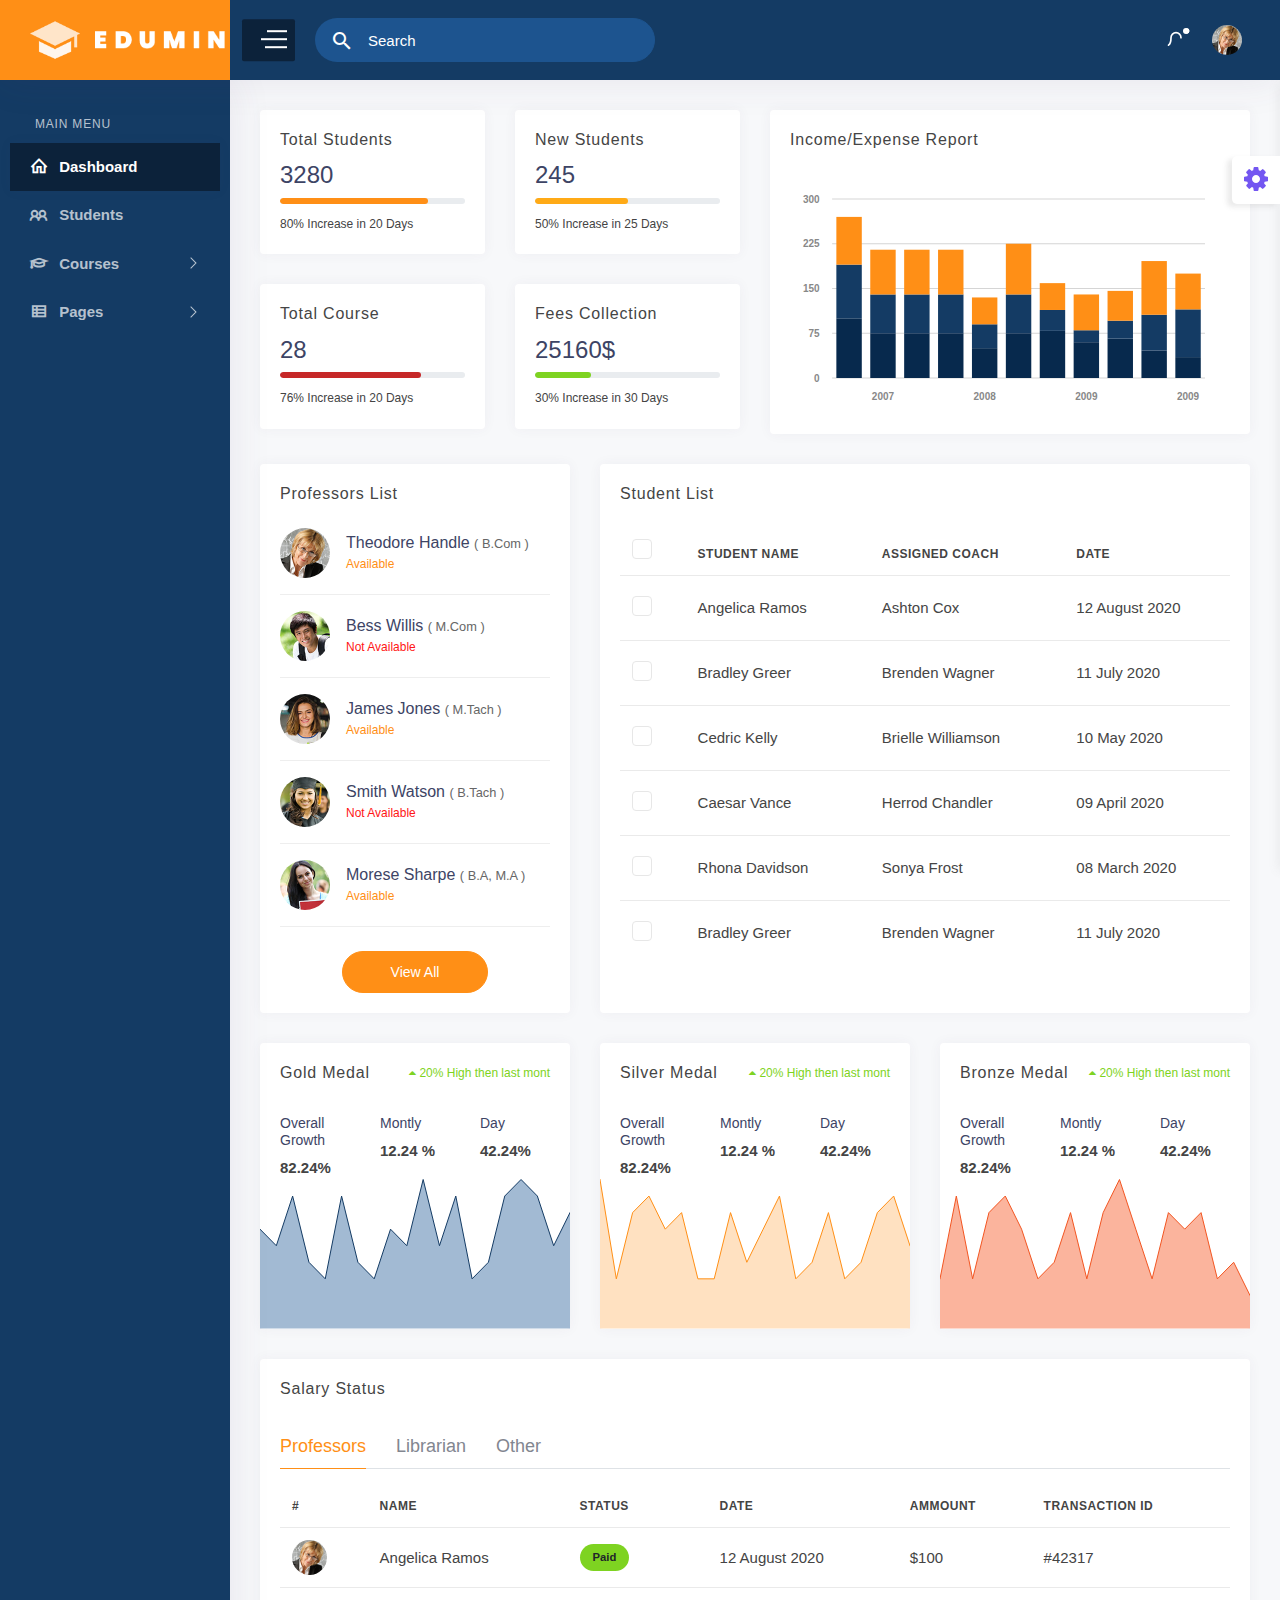
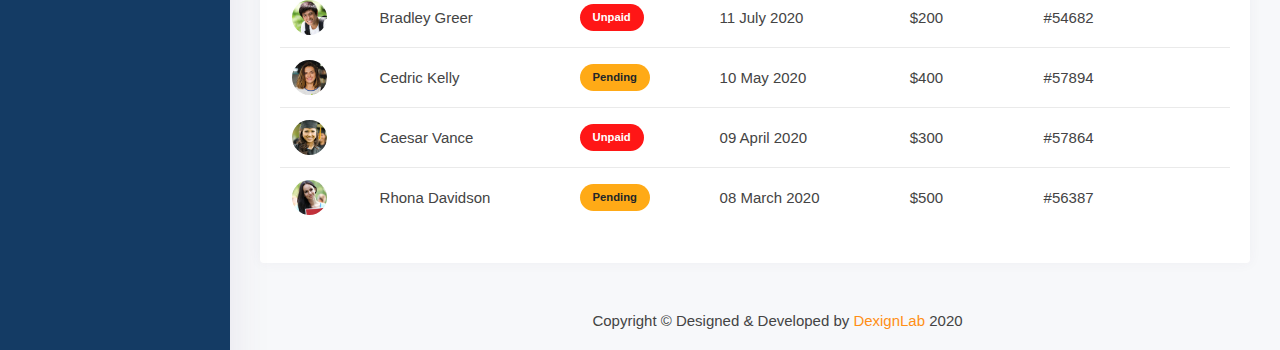
==== commit f4c8a5c1: "cleaned the the index page's side bar" ====
--- a/Interface/index.html
+++ b/Interface/index.html
@@ -1,35 +1,28 @@
 ﻿<!DOCTYPE html>
 <html lang="en">
-
-<head>
-	
-	<meta charset="utf-8">
-    <meta http-equiv="X-UA-Compatible" content="IE=edge">
-    <meta name="viewport" content="width=device-width,initial-scale=1">
-    <title>Edumin - Bootstrap Admin Dashboard </title>
+  <head>
+    <meta charset="utf-8" />
+    <meta http-equiv="X-UA-Compatible" content="IE=edge" />
+    <meta name="viewport" content="width=device-width,initial-scale=1" />
+    <title>Edumin - Bootstrap Admin Dashboard</title>
     <!-- Favicon icon -->
-    <link rel="icon" type="image/png" sizes="16x16" href="images/favicon.png">
-    <link rel="stylesheet" href="vendor/jqvmap/css/jqvmap.min.css">
-	<link rel="stylesheet" href="vendor/chartist/css/chartist.min.css">
-	<!-- Summernote -->
-    <link href="vendor/summernote/summernote.css" rel="stylesheet">
-	<link rel="stylesheet" href="vendor/bootstrap-select/dist/css/bootstrap-select.min.css">
-    <link rel="stylesheet" href="css/style.css">
-    <link rel="stylesheet" href="css/skin-3.css">
-
-</head>
-
-<body>
-
+    <link rel="icon" type="image/png" sizes="16x16" href="images/favicon.png" />
+    <link
+      rel="stylesheet"
+      href="vendor/bootstrap-select/dist/css/bootstrap-select.min.css" />
+    <link rel="stylesheet" href="css/style.css" />
+    <link rel="stylesheet" href="css/skin.css" />
+  </head>
+  <body>
     <!--*******************
         Preloader start
     ********************-->
     <div id="preloader">
-        <div class="sk-three-bounce">
-            <div class="sk-child sk-bounce1"></div>
-            <div class="sk-child sk-bounce2"></div>
-            <div class="sk-child sk-bounce3"></div>
-        </div>
+      <div class="sk-three-bounce">
+        <div class="sk-child sk-bounce1"></div>
+        <div class="sk-child sk-bounce2"></div>
+        <div class="sk-child sk-bounce3"></div>
+      </div>
     </div>
     <!--*******************
         Preloader end
@@ -39,798 +32,1230 @@
         Main wrapper start
     ***********************************-->
     <div id="main-wrapper">
-
-        <!--**********************************
+      <!--**********************************
             Nav header start
         ***********************************-->
-        <div class="nav-header">
-            <a href="index.html" class="brand-logo">
-                <img class="logo-abbr" src="images/logo-white-3.png" alt="">
-                <img class="logo-compact" src="images/logo-text-white.png" alt="">
-                <img class="brand-title" src="images/logo-text-white.png" alt="">
-            </a>
-
-            <div class="nav-control">
-                <div class="hamburger">
-                    <span class="line"></span><span class="line"></span><span class="line"></span>
-                </div>
-            </div>
+      <div class="nav-header">
+        <a href="index.html" class="brand-logo">
+          <img class="logo-abbr" src="images/logo-white-2.png" alt="" />
+          <img class="logo-compact" src="images/logo-text-white.png" alt="" />
+          <img class="brand-title" src="images/logo-text-white.png" alt="" />
+        </a>
+
+        <div class="nav-control">
+          <div class="hamburger">
+            <span class="line"></span><span class="line"></span
+            ><span class="line"></span>
+          </div>
         </div>
-        <!--**********************************
+      </div>
+      <!--**********************************
             Nav header end
         ***********************************-->
 
-        <!--**********************************
+      <!--**********************************
             Header start
         ***********************************-->
-        <div class="header">
-            <div class="header-content">
-                <nav class="navbar navbar-expand">
-                    <div class="collapse navbar-collapse justify-content-between">
-                        <div class="header-left">
-                            <div class="search_bar dropdown">
-                                <span class="search_icon p-3 c-pointer" data-toggle="dropdown">
-                                    <i class="mdi mdi-magnify"></i>
-                                </span>
-                                <div class="dropdown-menu p-0 m-0">
-                                    <form>
-                                        <input class="form-control" type="search" placeholder="Search" aria-label="Search">
-                                    </form>
-                                </div>
-                            </div>
+      <div class="header">
+        <div class="header-content">
+          <nav class="navbar navbar-expand">
+            <div class="collapse navbar-collapse justify-content-between">
+              <div class="header-left">
+                <div class="search_bar dropdown">
+                  <span
+                    class="search_icon p-3 c-pointer"
+                    data-toggle="dropdown">
+                    <i class="mdi mdi-magnify"></i>
+                  </span>
+                  <div class="dropdown-menu p-0 m-0">
+                    <form>
+                      <input
+                        class="form-control"
+                        type="search"
+                        placeholder="Search"
+                        aria-label="Search" />
+                    </form>
+                  </div>
+                </div>
+              </div>
+
+              <ul class="navbar-nav header-right">
+                <li class="nav-item dropdown notification_dropdown">
+                  <a
+                    class="nav-link bell ai-icon"
+                    href="#"
+                    role="button"
+                    data-toggle="dropdown">
+                    <svg
+                      id="icon-user"
+                      xmlns="http://www.w3.org/2000/svg"
+                      width="20"
+                      height="20"
+                      viewbox="0 0 24 24"
+                      fill="none"
+                      stroke="currentColor"
+                      stroke-width="2"
+                      stroke-linecap="round"
+                      stroke-linejoin="round"
+                      class="feather feather-bell">
+                      <path
+                        d="M18 8A6 6 0 0 0 6 8c0 7-3 9-3 9h18s-3-2-3-9"></path>
+                      <path d="M13.73 21a2 2 0 0 1-3.46 0"></path>
+                    </svg>
+                    <div class="pulse-css"></div>
+                  </a>
+                  <div class="dropdown-menu dropdown-menu-right">
+                    <ul class="list-unstyled">
+                      <li class="media dropdown-item">
+                        <span class="success"><i class="ti-user"></i></span>
+                        <div class="media-body">
+                          <a href="#">
+                            <p>
+                              <strong>Martin</strong> has added a
+                              <strong>customer</strong> Successfully
+                            </p>
+                          </a>
                         </div>
-
-                        <ul class="navbar-nav header-right">
-                            <li class="nav-item dropdown notification_dropdown">
-                                <a class="nav-link bell ai-icon" href="#" role="button" data-toggle="dropdown">
-                                    <svg id="icon-user" xmlns="http://www.w3.org/2000/svg" width="20" height="20" viewbox="0 0 24 24" fill="none" stroke="currentColor" stroke-width="2" stroke-linecap="round" stroke-linejoin="round" class="feather feather-bell">
-										<path d="M18 8A6 6 0 0 0 6 8c0 7-3 9-3 9h18s-3-2-3-9"></path>
-										<path d="M13.73 21a2 2 0 0 1-3.46 0"></path>
-									</svg>
-                                    <div class="pulse-css"></div>
-                                </a>
-                                <div class="dropdown-menu dropdown-menu-right">
-                                    <ul class="list-unstyled">
-                                        <li class="media dropdown-item">
-                                            <span class="success"><i class="ti-user"></i></span>
-                                            <div class="media-body">
-                                                <a href="#">
-                                                    <p><strong>Martin</strong> has added a <strong>customer</strong> Successfully
-                                                    </p>
-                                                </a>
-                                            </div>
-                                            <span class="notify-time">3:20 am</span>
-                                        </li>
-                                        <li class="media dropdown-item">
-                                            <span class="primary"><i class="ti-shopping-cart"></i></span>
-                                            <div class="media-body">
-                                                <a href="#">
-                                                    <p><strong>Jennifer</strong> purchased Light Dashboard 2.0.</p>
-                                                </a>
-                                            </div>
-                                            <span class="notify-time">3:20 am</span>
-                                        </li>
-                                        <li class="media dropdown-item">
-                                            <span class="danger"><i class="ti-bookmark"></i></span>
-                                            <div class="media-body">
-                                                <a href="#">
-                                                    <p><strong>Robin</strong> marked a <strong>ticket</strong> as unsolved.
-                                                    </p>
-                                                </a>
-                                            </div>
-                                            <span class="notify-time">3:20 am</span>
-                                        </li>
-                                        <li class="media dropdown-item">
-                                            <span class="primary"><i class="ti-heart"></i></span>
-                                            <div class="media-body">
-                                                <a href="#">
-                                                    <p><strong>David</strong> purchased Light Dashboard 1.0.</p>
-                                                </a>
-                                            </div>
-                                            <span class="notify-time">3:20 am</span>
-                                        </li>
-                                        <li class="media dropdown-item">
-                                            <span class="success"><i class="ti-image"></i></span>
-                                            <div class="media-body">
-                                                <a href="#">
-                                                    <p><strong> James.</strong> has added a<strong>customer</strong> Successfully
-                                                    </p>
-                                                </a>
-                                            </div>
-                                            <span class="notify-time">3:20 am</span>
-                                        </li>
-                                    </ul>
-                                    <a class="all-notification" href="#">See all notifications <i class="ti-arrow-right"></i></a>
-                                </div>
-                            </li>
-                            <li class="nav-item dropdown header-profile">
-                                <a class="nav-link" href="#" role="button" data-toggle="dropdown">
-                                    <img src="images/profile/education/pic1.jpg" width="20" alt="">
-                                </a>
-                                <div class="dropdown-menu dropdown-menu-right">
-                                    <a href="app-profile.html" class="dropdown-item ai-icon">
-                                        <svg id="icon-user1" xmlns="http://www.w3.org/2000/svg" width="18" height="18" viewbox="0 0 24 24" fill="none" stroke="currentColor" stroke-width="2" stroke-linecap="round" stroke-linejoin="round" class="feather feather-user"><path d="M20 21v-2a4 4 0 0 0-4-4H8a4 4 0 0 0-4 4v2"></path><circle cx="12" cy="7" r="4"></circle></svg>
-                                        <span class="ml-2">Profile </span>
-                                    </a>
-                                    <a href="email-inbox.html" class="dropdown-item ai-icon">
-                                        <svg id="icon-inbox" xmlns="http://www.w3.org/2000/svg" width="18" height="18" viewbox="0 0 24 24" fill="none" stroke="currentColor" stroke-width="2" stroke-linecap="round" stroke-linejoin="round" class="feather feather-mail"><path d="M4 4h16c1.1 0 2 .9 2 2v12c0 1.1-.9 2-2 2H4c-1.1 0-2-.9-2-2V6c0-1.1.9-2 2-2z"></path><polyline points="22,6 12,13 2,6"></polyline></svg>
-                                        <span class="ml-2">Inbox </span>
-                                    </a>
-                                    <a href="page-login.html" class="dropdown-item ai-icon">
-                                        <svg id="icon-logout" xmlns="http://www.w3.org/2000/svg" width="18" height="18" viewbox="0 0 24 24" fill="none" stroke="currentColor" stroke-width="2" stroke-linecap="round" stroke-linejoin="round" class="feather feather-log-out"><path d="M9 21H5a2 2 0 0 1-2-2V5a2 2 0 0 1 2-2h4"></path><polyline points="16 17 21 12 16 7"></polyline><line x1="21" y1="12" x2="9" y2="12"></line></svg>
-                                        <span class="ml-2">Logout </span>
-                                    </a>
-                                </div>
-                            </li>
-                        </ul>
-                    </div>
-                </nav>
+                        <span class="notify-time">3:20 am</span>
+                      </li>
+                      <li class="media dropdown-item">
+                        <span class="primary"
+                          ><i class="ti-shopping-cart"></i
+                        ></span>
+                        <div class="media-body">
+                          <a href="#">
+                            <p>
+                              <strong>Jennifer</strong> purchased Light
+                              Dashboard 2.0.
+                            </p>
+                          </a>
+                        </div>
+                        <span class="notify-time">3:20 am</span>
+                      </li>
+                      <li class="media dropdown-item">
+                        <span class="danger"><i class="ti-bookmark"></i></span>
+                        <div class="media-body">
+                          <a href="#">
+                            <p>
+                              <strong>Robin</strong> marked a
+                              <strong>ticket</strong> as unsolved.
+                            </p>
+                          </a>
+                        </div>
+                        <span class="notify-time">3:20 am</span>
+                      </li>
+                      <li class="media dropdown-item">
+                        <span class="primary"><i class="ti-heart"></i></span>
+                        <div class="media-body">
+                          <a href="#">
+                            <p>
+                              <strong>David</strong> purchased Light Dashboard
+                              1.0.
+                            </p>
+                          </a>
+                        </div>
+                        <span class="notify-time">3:20 am</span>
+                      </li>
+                      <li class="media dropdown-item">
+                        <span class="success"><i class="ti-image"></i></span>
+                        <div class="media-body">
+                          <a href="#">
+                            <p>
+                              <strong> James.</strong> has added a<strong
+                                >customer</strong
+                              >
+                              Successfully
+                            </p>
+                          </a>
+                        </div>
+                        <span class="notify-time">3:20 am</span>
+                      </li>
+                    </ul>
+                    <a class="all-notification" href="#"
+                      >See all notifications <i class="ti-arrow-right"></i
+                    ></a>
+                  </div>
+                </li>
+                <li class="nav-item dropdown header-profile">
+                  <a
+                    class="nav-link"
+                    href="#"
+                    role="button"
+                    data-toggle="dropdown">
+                    <img
+                      src="images/profile/education/pic1.jpg"
+                      width="20"
+                      alt="" />
+                  </a>
+                  <div class="dropdown-menu dropdown-menu-right">
+                    <a href="app-profile.html" class="dropdown-item ai-icon">
+                      <svg
+                        id="icon-user1"
+                        xmlns="http://www.w3.org/2000/svg"
+                        width="18"
+                        height="18"
+                        viewbox="0 0 24 24"
+                        fill="none"
+                        stroke="currentColor"
+                        stroke-width="2"
+                        stroke-linecap="round"
+                        stroke-linejoin="round"
+                        class="feather feather-user">
+                        <path
+                          d="M20 21v-2a4 4 0 0 0-4-4H8a4 4 0 0 0-4 4v2"></path>
+                        <circle cx="12" cy="7" r="4"></circle>
+                      </svg>
+                      <span class="ml-2">Profile </span>
+                    </a>
+                    <a href="email-inbox.html" class="dropdown-item ai-icon">
+                      <svg
+                        id="icon-inbox"
+                        xmlns="http://www.w3.org/2000/svg"
+                        width="18"
+                        height="18"
+                        viewbox="0 0 24 24"
+                        fill="none"
+                        stroke="currentColor"
+                        stroke-width="2"
+                        stroke-linecap="round"
+                        stroke-linejoin="round"
+                        class="feather feather-mail">
+                        <path
+                          d="M4 4h16c1.1 0 2 .9 2 2v12c0 1.1-.9 2-2 2H4c-1.1 0-2-.9-2-2V6c0-1.1.9-2 2-2z"></path>
+                        <polyline points="22,6 12,13 2,6"></polyline>
+                      </svg>
+                      <span class="ml-2">Inbox </span>
+                    </a>
+                    <a href="page-login.html" class="dropdown-item ai-icon">
+                      <svg
+                        id="icon-logout"
+                        xmlns="http://www.w3.org/2000/svg"
+                        width="18"
+                        height="18"
+                        viewbox="0 0 24 24"
+                        fill="none"
+                        stroke="currentColor"
+                        stroke-width="2"
+                        stroke-linecap="round"
+                        stroke-linejoin="round"
+                        class="feather feather-log-out">
+                        <path
+                          d="M9 21H5a2 2 0 0 1-2-2V5a2 2 0 0 1 2-2h4"></path>
+                        <polyline points="16 17 21 12 16 7"></polyline>
+                        <line x1="21" y1="12" x2="9" y2="12"></line>
+                      </svg>
+                      <span class="ml-2">Logout </span>
+                    </a>
+                  </div>
+                </li>
+              </ul>
             </div>
+          </nav>
         </div>
-        <!--**********************************
+      </div>
+      <!--**********************************
             Header end ti-comment-alt
         ***********************************-->
 
-        <!--**********************************
+      <!--**********************************
             Sidebar start
         ***********************************-->
-        <div class="dlabnav">
-            <div class="dlabnav-scroll">
-                <ul class="metismenu" id="menu">
-                    <li class="nav-label first">Main Menu</li>
-                    <li><a class="has-arrow" href="javascript:void()" aria-expanded="false">
-							<i class="la la-home"></i>
-							<span class="nav-text">Dashboard</span>
-						</a>
-                        <ul aria-expanded="false">
-                            <li><a href="index.html">Dashboard 1</a></li>
-                            <li><a href="index-2.html">Dashboard 2</a></li>
-                            <li><a href="index-3.html">Dashboard 3</a></li>
-                        </ul>
-                    </li>
-					<li><a class="ai-icon" href="event-management.html" aria-expanded="false">
-							<i class="la la-calendar"></i>
-							<span class="nav-text">Event Management</span>
-						</a>
-                    </li>
-					<li><a class="has-arrow" href="javascript:void()" aria-expanded="false">
-							<i class="la la-user"></i>
-							<span class="nav-text">Professors</span>
-						</a>
-                        <ul aria-expanded="false">
-                            <li><a href="all-professors.html">All Professor</a></li>
-                            <li><a href="add-professor.html">Add Professor</a></li>
-                            <li><a href="edit-professor.html">Edit Professor</a></li>
-                            <li><a href="professor-profile.html">Professor Profile</a></li>
-                        </ul>
-                    </li>
-					<li><a class="has-arrow" href="javascript:void()" aria-expanded="false">
-							<i class="la la-users"></i>
-							<span class="nav-text">Students</span>
-						</a>
-                        <ul aria-expanded="false">
-                            <li><a href="all-students.html">All Students</a></li>
-                            <li><a href="add-student.html">Add Students</a></li>
-                            <li><a href="edit-student.html">Edit Students</a></li>
-                            <li><a href="about-student.html">About Students</a></li>
-                        </ul>
-                    </li>
-					<li><a class="has-arrow" href="javascript:void()" aria-expanded="false">
-							<i class="la la-graduation-cap"></i>
-							<span class="nav-text">Courses</span>
-						</a>
-                        <ul aria-expanded="false">
-                            <li><a href="all-courses.html">All Courses</a></li>
-                            <li><a href="add-courses.html">Add Courses</a></li>
-                            <li><a href="edit-courses.html">Edit Courses</a></li>
-                            <li><a href="about-courses.html">About Courses</a></li>
-                        </ul>
-                    </li>
-					<li><a class="has-arrow" href="javascript:void()" aria-expanded="false">
-							<i class="la la-book"></i>
-							<span class="nav-text">Library</span>
-						</a>
-                        <ul aria-expanded="false">
-                            <li><a href="all-library.html">All Library</a></li>
-                            <li><a href="add-library.html">Add Library</a></li>
-                            <li><a href="edit-library.html">Edit Library</a></li>
-                        </ul>
-                    </li>
-					<li><a class="has-arrow" href="javascript:void()" aria-expanded="false">
-							<i class="la la-building"></i>
-							<span class="nav-text">Departments</span>
-						</a>
-                        <ul aria-expanded="false">
-                            <li><a href="all-departments.html">All Departments</a></li>
-                            <li><a href="add-departments.html">Add Departments</a></li>
-                            <li><a href="edit-departments.html">Edit Departments</a></li>
-                        </ul>
-                    </li>
-					<li><a class="has-arrow" href="javascript:void()" aria-expanded="false">
-							<i class="la la-users"></i>
-							<span class="nav-text">Staff</span>
-						</a>
-                        <ul aria-expanded="false">
-                            <li><a href="all-staff.html">All Staff</a></li>
-                            <li><a href="add-staff.html">Add Staff</a></li>
-                            <li><a href="edit-staff.html">Edit Staff</a></li>
-                            <li><a href="staff-profile.html">Staff Profile</a></li>
-                        </ul>
-                    </li>
-					<li><a class="has-arrow" href="javascript:void()" aria-expanded="false">
-							<i class="la la-gift"></i>
-							<span class="nav-text">Holiday</span>
-						</a>
-                        <ul aria-expanded="false">
-                            <li><a href="all-holiday.html">All Holiday</a></li>
-                            <li><a href="add-holiday.html">Add Holiday</a></li>
-                            <li><a href="edit-holiday.html">Edit Holiday</a></li>
-                            <li><a href="holiday-calendar.html">Holiday Calendar</a></li>
-                        </ul>
-                    </li>
-					<li><a class="has-arrow" href="javascript:void()" aria-expanded="false">
-							<i class="la la-dollar"></i>
-							<span class="nav-text">Fees</span>
-						</a>
-                        <ul aria-expanded="false">
-                            <li><a href="fees-collection.html">Fees Collection</a></li>
-                            <li><a href="add-fees.html">Add Fees</a></li>
-                            <li><a href="fees-receipt.html">Fees Receipt</a></li>
-                        </ul>
-                    </li>					
-                    <li class="nav-label">Apps</li>
-                    <li><a class="has-arrow" href="javascript:void()" aria-expanded="false">
-							<i class="la la-users"></i>
-							<span class="nav-text">Apps</span>
-						</a>
-                        <ul aria-expanded="false">
-                            <li><a href="app-profile.html">Profile</a></li>
-                            <li><a class="has-arrow" href="javascript:void()" aria-expanded="false">Email</a>
-                                <ul aria-expanded="false">
-                                    <li><a href="email-compose.html">Compose</a></li>
-                                    <li><a href="email-inbox.html">Inbox</a></li>
-                                    <li><a href="email-read.html">Read</a></li>
-                                </ul>
-                            </li>
-                            <li><a href="app-calender.html">Calendar</a></li>
-							<li><a class="has-arrow" href="javascript:void()" aria-expanded="false">Shop</a>
-                                <ul aria-expanded="false">
-                                    <li><a href="ecom-product-grid.html">Product Grid</a></li>
-									<li><a href="ecom-product-list.html">Product List</a></li>
-									<li><a href="ecom-product-detail.html">Product Details</a></li>
-									<li><a href="ecom-product-order.html">Order</a></li>
-									<li><a href="ecom-checkout.html">Checkout</a></li>
-									<li><a href="ecom-invoice.html">Invoice</a></li>
-									<li><a href="ecom-customers.html">Customers</a></li>
-                                </ul>
-                            </li>
-                        </ul>
-                    </li>
-                    <li><a class="has-arrow ai-icon" href="javascript:void()" aria-expanded="false">
-							<i class="la la-signal"></i>
-							<span class="nav-text">Charts</span>
-						</a>
-                        <ul aria-expanded="false">
-                            <li><a href="chart-flot.html">Flot</a></li>
-                            <li><a href="chart-morris.html">Morris</a></li>
-                            <li><a href="chart-chartjs.html">Chartjs</a></li>
-                            <li><a href="chart-chartist.html">Chartist</a></li>
-                            <li><a href="chart-sparkline.html">Sparkline</a></li>
-                            <li><a href="chart-peity.html">Peity</a></li>
-                        </ul>
-                    </li>
-                    <li class="nav-label">Components</li>
-                    <li class="mega-menu mega-menu-xl"><a class="has-arrow ai-icon" href="javascript:void()" aria-expanded="false">
-							<i class="la la-globe"></i>
-							<span class="nav-text">Bootstrap</span>
-						</a>
-                        <ul aria-expanded="false">
-                            <li><a href="ui-accordion.html">Accordion</a></li>
-                            <li><a href="ui-alert.html">Alert</a></li>
-                            <li><a href="ui-badge.html">Badge</a></li>
-                            <li><a href="ui-button.html">Button</a></li>
-                            <li><a href="ui-modal.html">Modal</a></li>
-                            <li><a href="ui-button-group.html">Button Group</a></li>
-                            <li><a href="ui-list-group.html">List Group</a></li>
-                            <li><a href="ui-media-object.html">Media Object</a></li>
-                            <li><a href="ui-card.html">Cards</a></li>
-                            <li><a href="ui-carousel.html">Carousel</a></li>
-                            <li><a href="ui-dropdown.html">Dropdown</a></li>
-                            <li><a href="ui-popover.html">Popover</a></li>
-                            <li><a href="ui-progressbar.html">Progressbar</a></li>
-                            <li><a href="ui-tab.html">Tab</a></li>
-                            <li><a href="ui-typography.html">Typography</a></li>
-                            <li><a href="ui-pagination.html">Pagination</a></li>
-                            <li><a href="ui-grid.html">Grid</a></li>
-                        </ul>
-                    </li>
-                    <li><a class="has-arrow" href="javascript:void()" aria-expanded="false">
-							<i class="la la-plus-square-o"></i>
-							<span class="nav-text">Plugins</span>
-						</a>
-                        <ul aria-expanded="false">
-                            <li><a href="uc-select2.html">Select 2</a></li>
-                            <li><a href="uc-nestable.html">Nestedable</a></li>
-                            <li><a href="uc-noui-slider.html">Noui Slider</a></li>
-                            <li><a href="uc-sweetalert.html">Sweet Alert</a></li>
-                            <li><a href="uc-toastr.html">Toastr</a></li>
-                            <li><a href="map-jqvmap.html">Jqv Map</a></li>
-                        </ul>
-                    </li>
-                    <li><a href="widget-basic.html" aria-expanded="false">
-							<i class="la la-desktop"></i>
-							<span class="nav-text">Widget</span>
-						</a></li>
-                    <li class="nav-label">Forms</li>
-                    <li><a class="has-arrow" href="javascript:void()" aria-expanded="false">
-							<i class="la la-file-text"></i>
-							<span class="nav-text">Forms</span>
-						</a>
-                        <ul aria-expanded="false">
-                            <li><a href="form-element.html">Form Elements</a></li>
-                            <li><a href="form-wizard.html">Wizard</a></li>
-                            <li><a href="form-editor-summernote.html">Summernote</a></li>
-                            <li><a href="form-pickers.html">Pickers</a></li>
-                            <li><a href="form-validation-jquery.html">Jquery Validate</a></li>
-                        </ul>
-                    </li>
-                    <li class="nav-label">Table</li>
-                    <li><a class="has-arrow" href="javascript:void()" aria-expanded="false">
-							<i class="la la-table"></i>
-							<span class="nav-text">Table</span>
-						</a>
-                        <ul aria-expanded="false">
-                            <li><a href="table-bootstrap-basic.html">Bootstrap</a></li>
-                            <li><a href="table-datatable-basic.html">Datatable</a></li>
-                        </ul>
-                    </li>
-                    <li class="nav-label">Extra</li>
-                    <li><a class="has-arrow" href="javascript:void()" aria-expanded="false">
-							<i class="la la-th-list"></i>
-							<span class="nav-text">Pages</span>
-						</a>
-                        <ul aria-expanded="false">
-                            <li><a href="page-register.html">Register</a></li>
-                            <li><a href="page-login.html">Login</a></li>
-                            <li><a class="has-arrow" href="javascript:void()" aria-expanded="false">Error</a>
-                                <ul aria-expanded="false">
-                                    <li><a href="page-error-400.html">Error 400</a></li>
-                                    <li><a href="page-error-403.html">Error 403</a></li>
-                                    <li><a href="page-error-404.html">Error 404</a></li>
-                                    <li><a href="page-error-500.html">Error 500</a></li>
-                                    <li><a href="page-error-503.html">Error 503</a></li>
-                                </ul>
-                            </li>
-                            <li><a href="page-lock-screen.html">Lock Screen</a></li>
-                        </ul>
-                    </li>
-				</ul>
-            </div>
+      <div class="dlabnav">
+        <div class="dlabnav-scroll">
+          <ul class="metismenu" id="menu">
+            <li class="nav-label first">Main Menu</li>
+            <li>
+              <a href="index.html" aria-expanded="false">
+                <i class="la la-home"></i>
+                <span class="nav-text">Dashboard</span>
+              </a>
+            </li>
+            <li>
+              <a href="all-students.html" aria-expanded="false">
+                <i class="la la-users"></i>
+                <span class="nav-text">Students</span>
+              </a>
+            </li>
+            <li>
+              <a
+                class="has-arrow"
+                href="javascript:void()"
+                aria-expanded="false">
+                <i class="la la-graduation-cap"></i>
+                <span class="nav-text">Courses</span>
+              </a>
+              <ul aria-expanded="false">
+                <li><a href="all-courses.html">All Courses</a></li>
+                <li><a href="add-courses.html">Add Courses</a></li>
+                <li><a href="edit-courses.html">Edit Courses</a></li>
+                <li><a href="about-courses.html">About Courses</a></li>
+              </ul>
+            </li>
+            <li>
+              <a
+                class="has-arrow"
+                href="javascript:void()"
+                aria-expanded="false">
+                <i class="la la-th-list"></i>
+                <span class="nav-text">Pages</span>
+              </a>
+              <ul aria-expanded="false">
+                <li><a href="page-register.html">Register</a></li>
+                <li><a href="page-login.html">Login</a></li>
+                <li>
+                  <a
+                    class="has-arrow"
+                    href="javascript:void()"
+                    aria-expanded="false"
+                    >Error</a
+                  >
+                  <ul aria-expanded="false">
+                    <li><a href="page-error-400.html">Error 400</a></li>
+                    <li><a href="page-error-403.html">Error 403</a></li>
+                    <li><a href="page-error-404.html">Error 404</a></li>
+                    <li><a href="page-error-500.html">Error 500</a></li>
+                    <li><a href="page-error-503.html">Error 503</a></li>
+                  </ul>
+                </li>
+                <li><a href="page-lock-screen.html">Lock Screen</a></li>
+              </ul>
+            </li>
+          </ul>
         </div>
-        <!--**********************************
+      </div>
+      <!--**********************************
             Sidebar end
         ***********************************-->
-		
-        <!--**********************************
+
+      <!--**********************************
             Content body start
         ***********************************-->
-        <div class="content-body">
-            <!-- row -->
-            <div class="container-fluid">
-				    
-                <div class="row">
-					<div class="col-xl-3 col-xxl-3 col-sm-6">
-						<div class="widget-stat card bg-primary">
-							<div class="card-body">
-								<div class="media">
-									<span class="mr-3">
-										<i class="la la-users"></i>
-									</span>
-									<div class="media-body text-white">
-										<p class="mb-1">Total Students</p>
-										<h3 class="text-white">3280</h3>
-										<div class="progress mb-2 bg-white">
-                                            <div class="progress-bar progress-animated bg-light" style="width: 80%"></div>
-                                        </div>
-										<small>80% Increase in 20 Days</small>
-									</div>
-								</div>
-							</div>
-						</div>
-                    </div>
-					<div class="col-xl-3 col-xxl-3 col-sm-6">
-						<div class="widget-stat card bg-warning">
-							<div class="card-body">
-								<div class="media">
-									<span class="mr-3">
-										<i class="la la-user"></i>
-									</span>
-									<div class="media-body text-white">
-										<p class="mb-1">New Students</p>
-										<h3 class="text-white">245</h3>
-										<div class="progress mb-2 bg-white">
-                                            <div class="progress-bar progress-animated bg-light" style="width: 50%"></div>
-                                        </div>
-										<small>50% Increase in 25 Days</small>
-									</div>
-								</div>
-							</div>
-						</div>
-                    </div>
-					<div class="col-xl-3 col-xxl-3 col-sm-6">
-						<div class="widget-stat card bg-secondary">
-							<div class="card-body">
-								<div class="media">
-									<span class="mr-3">
-										<i class="la la-graduation-cap"></i>
-									</span>
-									<div class="media-body text-white">
-										<p class="mb-1">Total Course</p>
-										<h3 class="text-white">28</h3>
-										<div class="progress mb-2 bg-white">
-                                            <div class="progress-bar progress-animated bg-light" style="width: 76%"></div>
-                                        </div>
-										<small>76% Increase in 20 Days</small>
-									</div>
-								</div>
-							</div>
-						</div>
-                    </div>
-					<div class="col-xl-3 col-xxl-3 col-sm-6">
-						<div class="widget-stat card bg-danger">
-							<div class="card-body">
-								<div class="media">
-									<span class="mr-3">
-										<i class="la la-dollar"></i>
-									</span>
-									<div class="media-body text-white">
-										<p class="mb-1">Fees Collection</p>
-										<h3 class="text-white">25160$</h3>
-										<div class="progress mb-2 bg-white">
-                                            <div class="progress-bar progress-animated bg-light" style="width: 30%"></div>
-                                        </div>
-										<small>30% Increase in 30 Days</small>
-									</div>
-								</div>
-							</div>
-						</div>
-                    </div>
-					<div class="col-xl-6 col-xxl-6 col-lg-12 col-sm-12">
-						<div class="card">
-							<div class="card-header">
-								<h3 class="card-title">University Survey</h3>
-							</div>
-							<div class="card-body">
-								<div id="morris_bar_stalked" class="morris_chart_height" style="height: 300px !important;"></div>
-							</div>
-						</div>
-					</div>
-					<div class="col-xl-3 col-xxl-3 col-sm-6">
-						<div class="card">
-							<div class="card-header">
-								<h3 class="card-title">Donught Chart</h3>
-							</div>
-							<div class="card-body">
-								<div id="morris_donught_2" class="morris_chart_height" style="height: 300px !important;"></div>
-							</div>
-						</div>
-					</div>
-					<div class="col-xl-3 col-xxl-3 col-sm-6">
-						<div class="card">
-							<div class="card-header">
-								<h3 class="card-title">University Survey</h3>
-							</div>
-							<div class="card-body">
-								<div id="morris_area" class="morris_chart_height" style="height: 300px !important;"></div>
-							</div>
-						</div>
-					</div>
-					<div class="col-xl-3 col-xxl-4 col-lg-6 col-md-6">
-						<div class="card">
-							<img class="img-fluid" src="images/courses/pic1.jpg" alt="">
-							<div class="card-body">
-								<h4><a href="about-courses.html">Why is Early Education Essential?</a></h4>
-								<ul class="list-group mb-3 list-group-flush">
-									<li class="list-group-item px-0 border-top-0 d-flex justify-content-between"><span class="mb-0 text-muted">April 23</span>
-										<a href="javascript:void(0);"><i class="la la-heart-o mr-1"></i><strong>230</strong></a></li>
-									<li class="list-group-item px-0 d-flex justify-content-between">
-										<span class="mb-0">Duration :</span><strong>12 Months</strong></li>
-									<li class="list-group-item px-0 d-flex justify-content-between">
-										<span class="mb-0">Professor :</span><strong>Jack Ronan</strong></li>
-									<li class="list-group-item px-0 d-flex justify-content-between">
-										<span><i class="fa fa-graduation-cap text-primary mr-2"></i>Student</span><strong>+120</strong></li>
-								</ul>
-								<a href="about-courses.html" class="btn btn-primary">Read More</a>
-							</div>
-						</div>
-					</div>
-					<div class="col-xl-3 col-xxl-4 col-lg-6 col-md-6">
-						<div class="card">
-							<img class="img-fluid" src="images/courses/pic2.jpg" alt="">
-							<div class="card-body">
-								<h4><a href="about-courses.html">The Shocking Revelation of Education.</a></h4>
-								<ul class="list-group mb-3 list-group-flush">
-									<li class="list-group-item px-0 border-top-0 d-flex justify-content-between"><span class="mb-0 text-muted">April 23</span>
-										<a href="javascript:void(0);"><i class="la la-heart-o mr-1"></i><strong>230</strong></a></li>
-									<li class="list-group-item px-0 d-flex justify-content-between">
-										<span class="mb-0">Duration :</span><strong>12 Months</strong></li>
-									<li class="list-group-item px-0 d-flex justify-content-between">
-										<span class="mb-0">Professor :</span><strong>Jimmy Morris</strong></li>
-									<li class="list-group-item px-0 d-flex justify-content-between">
-										<span><i class="fa fa-graduation-cap text-primary mr-2"></i>Student</span><strong>+120</strong></li>
-								</ul>
-								<a href="about-courses.html" class="btn btn-primary">Read More</a>
-							</div>
-						</div>
-					</div>
-					<div class="col-xl-3 col-xxl-4 col-lg-6 col-md-6">
-						<div class="card">
-							<img class="img-fluid" src="images/courses/pic3.jpg" alt="">
-							<div class="card-body">
-								<h4><a href="about-courses.html">Five Things Nobody Told You About</a></h4>
-								<ul class="list-group mb-3 list-group-flush">
-									<li class="list-group-item px-0 border-top-0 d-flex justify-content-between"><span class="mb-0 text-muted">April 23</span>
-										<a href="javascript:void(0);"><i class="la la-heart-o mr-1"></i><strong>230</strong></a></li>
-									<li class="list-group-item px-0 d-flex justify-content-between">
-										<span class="mb-0">Duration :</span><strong>12 Months</strong></li>
-									<li class="list-group-item px-0 d-flex justify-content-between">
-										<span class="mb-0">Professor :</span><strong>Konne Backfield</strong></li>
-									<li class="list-group-item px-0 d-flex justify-content-between">
-										<span><i class="fa fa-graduation-cap text-primary mr-2"></i>Student</span><strong>+120</strong></li>
-								</ul>
-								<a href="about-courses.html" class="btn btn-primary">Read More</a>
-							</div>
-						</div>
-					</div>
-					<div class="col-xl-3 col-xxl-4 col-lg-6 col-md-6">
-						<div class="card">
-							<img class="img-fluid" src="images/courses/pic4.jpg" alt="">
-							<div class="card-body">
-								<h4><a href="about-courses.html">Learn Python – Interactive Python Tutorial</a></h4>
-								<ul class="list-group mb-3 list-group-flush">
-									<li class="list-group-item px-0 border-top-0 d-flex justify-content-between"><span class="mb-0 text-muted">April 23</span>
-										<a href="javascript:void(0);"><i class="la la-heart-o mr-1"></i><strong>230</strong></a></li>
-									<li class="list-group-item px-0 d-flex justify-content-between">
-										<span class="mb-0">Duration :</span><strong>12 Months</strong></li>
-									<li class="list-group-item px-0 d-flex justify-content-between">
-										<span class="mb-0">Professor :</span><strong>Nashid Martines</strong></li>
-									<li class="list-group-item px-0 d-flex justify-content-between">
-										<span><i class="fa fa-graduation-cap text-primary mr-2"></i>Student</span><strong>+120</strong></li>
-								</ul>
-								<a href="about-courses.html" class="btn btn-primary">Read More</a>
-							</div>
-						</div>
-					</div>
-					
-					<div class="col-xl-6 col-xxl-6 col-lg-6 col-md-12 col-sm-12">
-						<div class="card">
-                            <div class="card-body">
-								<form action="#" method="post">
-									<div class="form-group">
-										<div class="input-group">
-											<div class="input-group-prepend">
-												<span class="input-group-text">To</span>
-											</div>
-											<input type="text" class="form-control">
-										</div>
-									</div>
-									<div class="form-group">
-										<div class="input-group">
-											<div class="input-group-prepend">
-												<span class="input-group-text">Subject</span>
-											</div>
-											<input type="text" class="form-control">
-										</div>
-									</div>
-									<div class="form-group">
-										<div class="summernote"></div>
-									</div>
-									<div class="row align-items-center">
-										<div class="col-lg-6">
-											<div class="fallback w-100">
-												<input type="file" class="dropify" data-default-file="">
-											</div>
-										</div>
-										<div class="col-lg-6">
-											<button type="button" class="btn btn-primary float-right">
-												Send <i class="fa fa-paper-plane-o"></i>
-											</button>									
-										</div>
-									</div>
-								</form>
-							</div>
-						</div>
-					</div>
-					<div class="col-xl-6 col-xxl-6 col-lg-6 col-md-12 col-sm-12">
-						<div class="card">
-                            <div class="card-header">
-                                <h4 class="card-title">Exam Toppers</h4>
+      <div class="content-body">
+        <!-- row -->
+        <div class="container-fluid">
+          <div class="row">
+            <div class="col-xl-6 col-xxl-6 col-sm-12">
+              <div class="row">
+                <div class="col-xl-6 col-xxl-6 col-sm-6">
+                  <div class="widget-stat card">
+                    <div class="card-body">
+                      <h4 class="card-title">Total Students</h4>
+                      <h3>3280</h3>
+                      <div class="progress mb-2">
+                        <div
+                          class="progress-bar progress-animated bg-primary"
+                          style="width: 80%"></div>
+                      </div>
+                      <small>80% Increase in 20 Days</small>
+                    </div>
+                  </div>
+                </div>
+                <div class="col-xl-6 col-xxl-6 col-sm-6">
+                  <div class="widget-stat card">
+                    <div class="card-body">
+                      <h4 class="card-title">New Students</h4>
+                      <h3>245</h3>
+                      <div class="progress mb-2">
+                        <div
+                          class="progress-bar progress-animated bg-warning"
+                          style="width: 50%"></div>
+                      </div>
+                      <small>50% Increase in 25 Days</small>
+                    </div>
+                  </div>
+                </div>
+                <div class="col-xl-6 col-xxl-6 col-sm-6">
+                  <div class="widget-stat card">
+                    <div class="card-body">
+                      <h4 class="card-title">Total Course</h4>
+                      <h3>28</h3>
+                      <div class="progress mb-2">
+                        <div
+                          class="progress-bar progress-animated bg-red"
+                          style="width: 76%"></div>
+                      </div>
+                      <small>76% Increase in 20 Days</small>
+                    </div>
+                  </div>
+                </div>
+                <div class="col-xl-6 col-xxl-6 col-sm-6">
+                  <div class="widget-stat card">
+                    <div class="card-body">
+                      <h4 class="card-title">Fees Collection</h4>
+                      <h3>25160$</h3>
+                      <div class="progress mb-2">
+                        <div
+                          class="progress-bar progress-animated bg-success"
+                          style="width: 30%"></div>
+                      </div>
+                      <small>30% Increase in 30 Days</small>
+                    </div>
+                  </div>
+                </div>
+              </div>
+            </div>
+            <div class="col-xl-6 col-xxl-6 col-sm-12">
+              <div class="card">
+                <div class="card-header">
+                  <h3 class="card-title">Income/Expense Report</h3>
+                </div>
+                <div class="card-body">
+                  <div id="morris_bar_2" class="morris_chart_height"></div>
+                </div>
+              </div>
+            </div>
+            <div class="col-xl-4 col-lg-4 col-xxl-4 col-md-12">
+              <div class="card">
+                <div class="card-header">
+                  <h4 class="card-title">Professors List</h4>
+                </div>
+                <div class="card-body">
+                  <div class="media mb-3 align-items-center border-bottom pb-3">
+                    <img
+                      class="mr-3 rounded-circle"
+                      alt="image"
+                      width="50"
+                      src="images/profile/education/pic1.jpg" />
+                    <div class="media-body">
+                      <h5 class="mb-0 text-pale-sky">
+                        Theodore Handle
+                        <small class="text-muted">( B.Com )</small>
+                      </h5>
+                      <small class="text-primary mb-0">Available</small>
+                    </div>
+                  </div>
+                  <div class="media mb-3 align-items-center border-bottom pb-3">
+                    <img
+                      class="mr-3 rounded-circle"
+                      alt="image"
+                      width="50"
+                      src="images/profile/education/pic2.jpg" />
+                    <div class="media-body">
+                      <h5 class="mb-0 text-pale-sky">
+                        Bess Willis <small class="text-muted">( M.Com )</small>
+                      </h5>
+                      <small class="text-danger mb-0">Not Available</small>
+                    </div>
+                  </div>
+                  <div class="media mb-3 align-items-center border-bottom pb-3">
+                    <img
+                      class="mr-3 rounded-circle"
+                      alt="image"
+                      width="50"
+                      src="images/profile/education/pic3.jpg" />
+                    <div class="media-body">
+                      <h5 class="mb-0 text-pale-sky">
+                        James Jones <small class="text-muted">( M.Tach )</small>
+                      </h5>
+                      <small class="text-primary mb-0">Available</small>
+                    </div>
+                  </div>
+                  <div class="media mb-3 align-items-center border-bottom pb-3">
+                    <img
+                      class="mr-3 rounded-circle"
+                      alt="image"
+                      width="50"
+                      src="images/profile/education/pic4.jpg" />
+                    <div class="media-body">
+                      <h5 class="mb-0 text-pale-sky">
+                        Smith Watson
+                        <small class="text-muted">( B.Tach )</small>
+                      </h5>
+                      <small class="text-danger mb-0">Not Available</small>
+                    </div>
+                  </div>
+                  <div class="media mb-2 align-items-center border-bottom pb-3">
+                    <img
+                      class="mr-3 rounded-circle"
+                      alt="image"
+                      width="50"
+                      src="images/profile/education/pic5.jpg" />
+                    <div class="media-body">
+                      <h5 class="mb-0 text-pale-sky">
+                        Morese Sharpe
+                        <small class="text-muted">( B.A, M.A )</small>
+                      </h5>
+                      <small class="text-primary mb-0">Available</small>
+                    </div>
+                  </div>
+                  <div class="text-center pt-3">
+                    <a
+                      href="javascript:void(0);"
+                      class="btn btn-primary btn-rounded btn px-5 btn-lg"
+                      >View All</a
+                    >
+                  </div>
+                </div>
+              </div>
+            </div>
+
+            <div class="col-xl-8 col-lg-8 col-xxl-8 col-md-12">
+              <div class="card">
+                <div class="card-header">
+                  <h4 class="card-title">Student List</h4>
+                </div>
+                <div class="card-body">
+                  <div class="table-responsive recentOrderTable">
+                    <table class="table verticle-middle table-responsive-md">
+                      <thead>
+                        <tr>
+                          <th scope="col">
+                            <div class="custom-control custom-checkbox">
+                              <input
+                                type="checkbox"
+                                class="custom-control-input"
+                                id="checkAll" />
+                              <label
+                                class="custom-control-label"
+                                for="checkAll"></label>
                             </div>
-                            <div class="card-body">
-                                <div class="table-responsive">
-                                    <table class="table verticle-middle">
-                                        <thead>
-                                            <tr>
-                                                <th scope="col">Roll No.</th>
-                                                <th scope="col">Name</th>
-                                                <th scope="col">Status</th>
-                                                <th scope="col">Edit</th>
-                                            </tr>
-                                        </thead>
-                                        <tbody>
-                                            <tr>
-                                                <td>542</td>
-												<td>Jack Ronan</td>
-                                                <td><span id="widget_sparklinedash"><canvas></canvas></span></td>
-                                                <td>
-                                                    <a href="javascript:void(0);" class="btn btn-sm btn-primary"><i class="la la-pencil"></i></a>
-                                                    <a href="javascript:void(0);" class="btn btn-sm btn-danger"><i class="la la-trash-o"></i></a>
-                                                </td>
-                                            </tr>
-                                            <tr>
-                                                <td>243 </td>
-                                                <td>Jimmy Morris</td>
-                                                <td><div class="ico-sparkline"><div id="widget_spark-bar"></div></div></td>
-												<td>
-                                                    <a href="javascript:void(0);" class="btn btn-sm btn-primary"><i class="la la-pencil"></i></a>
-                                                    <a href="javascript:void(0);" class="btn btn-sm btn-danger"><i class="la la-trash-o"></i></a>
-                                                </td>
-                                            </tr>
-                                            <tr>
-                                                <td>452 </td>
-                                                <td>Nashid Martines</td>
-                                                <td><div class="ico-sparkline"><div id="widget_StackedBarChart"></div></div></td>
-												<td>
-                                                    <a href="javascript:void(0);" class="btn btn-sm btn-primary"><i class="la la-pencil"></i></a>
-                                                    <a href="javascript:void(0);" class="btn btn-sm btn-danger"><i class="la la-trash-o"></i></a>
-                                                </td>
-                                            </tr>
-                                            <tr>
-                                                <td>124</td>
-                                                <td>Roman Aurora</td>
-                                                <td> <div class="ico-sparkline"> <div id="widget_tristate"></div></div></td>
-												<td>
-                                                    <a href="javascript:void(0);" class="btn btn-sm btn-primary"><i class="la la-pencil"></i></a>
-                                                    <a href="javascript:void(0);" class="btn btn-sm btn-danger"><i class="la la-trash-o"></i></a>
-                                                </td>
-                                            </tr>
-                                            <tr>
-                                                <td>234</td>
-                                                <td>Samantha</td>
-                                                <td> <div class="ico-sparkline"> <div id="widget_composite-bar"></div> </div> </td>
-												<td>
-                                                    <a href="javascript:void(0);" class="btn btn-sm btn-primary"><i class="la la-pencil"></i></a>
-                                                    <a href="javascript:void(0);" class="btn btn-sm btn-danger"><i class="la la-trash-o"></i></a>
-                                                </td>
-                                            </tr>
-                                        </tbody>
-                                    </table>
-                                </div>
+                          </th>
+                          <th scope="col">Student Name</th>
+                          <th scope="col">Assigned Coach</th>
+                          <th scope="col">Date</th>
+                          <th scope="col">Time</th>
+                          <th scope="col">Actions</th>
+                        </tr>
+                      </thead>
+                      <tbody>
+                        <tr>
+                          <td>
+                            <div class="custom-control custom-checkbox">
+                              <input
+                                type="checkbox"
+                                class="custom-control-input"
+                                id="checkbox2" />
+                              <label
+                                class="custom-control-label"
+                                for="checkbox2"></label>
                             </div>
-                        </div>
-					</div>
-					<div class="col-xl-12 col-xxl-12 col-lg-12 col-md-12 col-sm-12">
-                        <div class="card">
-                            <div class="card-header">
-                                <h4 class="card-title">New Student List</h4>
+                          </td>
+                          <td>Angelica Ramos</td>
+                          <td>Ashton Cox</td>
+                          <td>12 August 2020</td>
+                          <td>10:15</td>
+                          <td>
+                            <div class="dropdown custom-dropdown mb-0">
+                              <div data-toggle="dropdown">
+                                <i class="fa fa-ellipsis-v"></i>
+                              </div>
+                              <div class="dropdown-menu dropdown-menu-right">
+                                <a
+                                  class="dropdown-item"
+                                  href="javascript:void(0);"
+                                  >Accept</a
+                                >
+                                <a
+                                  class="dropdown-item"
+                                  href="javascript:void(0);"
+                                  >Details</a
+                                >
+                                <a
+                                  class="dropdown-item text-danger"
+                                  href="javascript:void(0);"
+                                  >Cancel</a
+                                >
+                              </div>
                             </div>
-                            <div class="card-body">
-                                <div class="table-responsive recentOrderTable">
-                                    <table class="table verticle-middle table-responsive-md">
-                                        <thead>
-                                            <tr>
-                                                <th scope="col">No.</th>
-                                                <th scope="col">Name</th>
-                                                <th scope="col">Assigned Professor</th>
-                                                <th scope="col">Date Of Admit</th>
-                                                <th scope="col">Status</th>
-                                                <th scope="col">Subject</th>
-                                                <th scope="col">Fees</th>
-                                                <th scope="col">Edit</th>
-                                            </tr>
-                                        </thead>
-                                        <tbody>
-                                            <tr>
-                                                <td>01</td>
-												<td>Jack Ronan</td>
-                                                <td>Airi Satou</td>
-                                                <td>01 August 2020</td>
-                                                <td><span class="badge badge-rounded badge-primary">Checkin</span></td>
-                                                <td>Commerce</td>
-                                                <td>120$</td>
-                                                <td>
-                                                    <a href="edit-student.html" class="btn btn-sm btn-primary"><i class="la la-pencil"></i></a>
-                                                    <a href="javascript:void(0);" class="btn btn-sm btn-danger"><i class="la la-trash-o"></i></a>
-                                                </td>
-                                            </tr>
-                                            <tr>
-                                                <td>02 </td>
-                                                <td>Jimmy Morris</td>
-                                                <td>Angelica Ramos</td>
-												<td>31 July 2020</td>
-                                                <td><span class="badge badge-rounded badge-warning">Panding</span></td>
-                                                <td>Mechanical</td>
-                                                <td>120$</td>
-                                                <td>
-                                                    <a href="edit-student.html" class="btn btn-sm btn-primary"><i class="la la-pencil"></i></a>
-                                                    <a href="javascript:void(0);" class="btn btn-sm btn-danger"><i class="la la-trash-o"></i></a>
-                                                </td>
-                                            </tr>
-                                            <tr>
-                                                <td>03 </td>
-                                                <td>Nashid Martines</td>
-                                                <td>Ashton Cox</td>
-												<td>30 July 2020</td>
-                                                <td><span class="badge badge-rounded badge-danger">Canceled</span></td>
-                                                <td>Science</td>
-                                                <td>520$</td>
-                                                <td>
-                                                    <a href="edit-student.html" class="btn btn-sm btn-primary"><i class="la la-pencil"></i></a>
-                                                    <a href="javascript:void(0);" class="btn btn-sm btn-danger"><i class="la la-trash-o"></i></a>
-                                                </td>
-                                            </tr>
-                                            <tr>
-                                                <td>04</td>
-                                                <td>Roman Aurora</td>
-                                                <td>Cara Stevens</td>
-												<td>29 July 2020</td>
-                                                <td><span class="badge badge-rounded badge-success">Checkin</span></td>
-                                                <td>Arts</td>
-                                                <td>220$</td>
-                                                <td>
-                                                    <a href="edit-student.html" class="btn btn-sm btn-primary"><i class="la la-pencil"></i></a>
-                                                    <a href="javascript:void(0);" class="btn btn-sm btn-danger"><i class="la la-trash-o"></i></a>
-                                                </td>
-                                            </tr>
-                                            <tr>
-                                                <td>05</td>
-                                                <td>Samantha</td>
-                                                <td>Bruno Nash </td>
-												<td>28 July 2020</td>
-                                                <td><span class="badge badge-rounded badge-success">Checkin</span></td>
-                                                <td>Maths</td>
-                                                <td>130$</td>
-                                                <td>
-                                                    <a href="edit-student.html" class="btn btn-sm btn-primary"><i class="la la-pencil"></i></a>
-                                                    <a href="javascript:void(0);" class="btn btn-sm btn-danger"><i class="la la-trash-o"></i></a>
-                                                </td>
-                                            </tr>
-                                        </tbody>
-                                    </table>
-                                </div>
+                          </td>
+                        </tr>
+                        <tr>
+                          <td>
+                            <div class="custom-control custom-checkbox">
+                              <input
+                                type="checkbox"
+                                class="custom-control-input"
+                                id="checkbox3" />
+                              <label
+                                class="custom-control-label"
+                                for="checkbox3"></label>
                             </div>
-                        </div>
-                    </div>
-                </div>
-				
+                          </td>
+                          <td>Bradley Greer</td>
+                          <td>Brenden Wagner</td>
+                          <td>11 July 2020</td>
+                          <td>10:00</td>
+                          <td>
+                            <div class="dropdown custom-dropdown mb-0">
+                              <div data-toggle="dropdown">
+                                <i class="fa fa-ellipsis-v"></i>
+                              </div>
+                              <div class="dropdown-menu dropdown-menu-right">
+                                <a
+                                  class="dropdown-item"
+                                  href="javascript:void(0);"
+                                  >Accept</a
+                                >
+                                <a
+                                  class="dropdown-item"
+                                  href="javascript:void(0);"
+                                  >Details</a
+                                >
+                                <a
+                                  class="dropdown-item text-danger"
+                                  href="javascript:void(0);"
+                                  >Cancel</a
+                                >
+                              </div>
+                            </div>
+                          </td>
+                        </tr>
+                        <tr>
+                          <td>
+                            <div class="custom-control custom-checkbox">
+                              <input
+                                type="checkbox"
+                                class="custom-control-input"
+                                id="checkbox4" />
+                              <label
+                                class="custom-control-label"
+                                for="checkbox4"></label>
+                            </div>
+                          </td>
+                          <td>Cedric Kelly</td>
+                          <td>Brielle Williamson</td>
+                          <td>10 May 2020</td>
+                          <td>09:45</td>
+                          <td>
+                            <div class="dropdown custom-dropdown mb-0">
+                              <div data-toggle="dropdown">
+                                <i class="fa fa-ellipsis-v"></i>
+                              </div>
+                              <div class="dropdown-menu dropdown-menu-right">
+                                <a
+                                  class="dropdown-item"
+                                  href="javascript:void(0);"
+                                  >Accept</a
+                                >
+                                <a
+                                  class="dropdown-item"
+                                  href="javascript:void(0);"
+                                  >Details</a
+                                >
+                                <a
+                                  class="dropdown-item text-danger"
+                                  href="javascript:void(0);"
+                                  >Cancel</a
+                                >
+                              </div>
+                            </div>
+                          </td>
+                        </tr>
+                        <tr>
+                          <td>
+                            <div class="custom-control custom-checkbox">
+                              <input
+                                type="checkbox"
+                                class="custom-control-input"
+                                id="checkbox5" />
+                              <label
+                                class="custom-control-label"
+                                for="checkbox5"></label>
+                            </div>
+                          </td>
+                          <td>Caesar Vance</td>
+                          <td>Herrod Chandler</td>
+                          <td>09 April 2020</td>
+                          <td>09:30</td>
+                          <td>
+                            <div class="dropdown custom-dropdown mb-0">
+                              <div data-toggle="dropdown">
+                                <i class="fa fa-ellipsis-v"></i>
+                              </div>
+                              <div class="dropdown-menu dropdown-menu-right">
+                                <a
+                                  class="dropdown-item"
+                                  href="javascript:void(0);"
+                                  >Accept</a
+                                >
+                                <a
+                                  class="dropdown-item"
+                                  href="javascript:void(0);"
+                                  >Details</a
+                                >
+                                <a
+                                  class="dropdown-item text-danger"
+                                  href="javascript:void(0);"
+                                  >Cancel</a
+                                >
+                              </div>
+                            </div>
+                          </td>
+                        </tr>
+                        <tr>
+                          <td>
+                            <div class="custom-control custom-checkbox">
+                              <input
+                                type="checkbox"
+                                class="custom-control-input"
+                                id="checkbox6" />
+                              <label
+                                class="custom-control-label"
+                                for="checkbox6"></label>
+                            </div>
+                          </td>
+                          <td>Rhona Davidson</td>
+                          <td>Sonya Frost</td>
+                          <td>08 March 2020</td>
+                          <td>09:15</td>
+                          <td>
+                            <div class="dropdown custom-dropdown mb-0">
+                              <div data-toggle="dropdown">
+                                <i class="fa fa-ellipsis-v"></i>
+                              </div>
+                              <div class="dropdown-menu dropdown-menu-right">
+                                <a
+                                  class="dropdown-item"
+                                  href="javascript:void(0);"
+                                  >Accept</a
+                                >
+                                <a
+                                  class="dropdown-item"
+                                  href="javascript:void(0);"
+                                  >Details</a
+                                >
+                                <a
+                                  class="dropdown-item text-danger"
+                                  href="javascript:void(0);"
+                                  >Cancel</a
+                                >
+                              </div>
+                            </div>
+                          </td>
+                        </tr>
+                        <tr>
+                          <td>
+                            <div class="custom-control custom-checkbox">
+                              <input
+                                type="checkbox"
+                                class="custom-control-input"
+                                id="checkbox7" />
+                              <label
+                                class="custom-control-label"
+                                for="checkbox7"></label>
+                            </div>
+                          </td>
+                          <td>Bradley Greer</td>
+                          <td>Brenden Wagner</td>
+                          <td>11 July 2020</td>
+                          <td>10:00</td>
+                          <td>
+                            <div class="dropdown custom-dropdown mb-0">
+                              <div data-toggle="dropdown">
+                                <i class="fa fa-ellipsis-v"></i>
+                              </div>
+                              <div class="dropdown-menu dropdown-menu-right">
+                                <a
+                                  class="dropdown-item"
+                                  href="javascript:void(0);"
+                                  >Accept</a
+                                >
+                                <a
+                                  class="dropdown-item"
+                                  href="javascript:void(0);"
+                                  >Details</a
+                                >
+                                <a
+                                  class="dropdown-item text-danger"
+                                  href="javascript:void(0);"
+                                  >Cancel</a
+                                >
+                              </div>
+                            </div>
+                          </td>
+                        </tr>
+                      </tbody>
+                    </table>
+                  </div>
+                </div>
+              </div>
             </div>
+            <div class="col-xl-4 col-lg-4 col-xxl-4 col-md-12">
+              <div class="card">
+                <div class="card-header">
+                  <h4 class="card-title">Gold medal</h4>
+                  <small class="text-success"
+                    ><i class="fa fa-caret-up"></i> 20% High then last
+                    mont</small
+                  >
+                </div>
+                <div class="card-body pb-0">
+                  <div class="row mt-2">
+                    <div class="col">
+                      <h6 class="font-weight-normal">Overall Growth</h6>
+                      <strong>82.24%</strong>
+                    </div>
+                    <div class="col">
+                      <h6 class="font-weight-normal">Montly</h6>
+                      <strong>12.24 %</strong>
+                    </div>
+                    <div class="col">
+                      <h6 class="font-weight-normal">Day</h6>
+                      <strong>42.24%</strong>
+                    </div>
+                  </div>
+                </div>
+                <div class="chart-wrapper">
+                  <span class="peity-line" data-width="100%"
+                    >6,5,8,4,3,8,4,3,6,5,9,5,8,3,4,8,9,8,5,7</span
+                  >
+                </div>
+              </div>
+            </div>
+            <div class="col-xl-4 col-lg-4 col-xxl-4 col-md-6">
+              <div class="card">
+                <div class="card-header">
+                  <h4 class="card-title">Silver medal</h4>
+                  <small class="text-success"
+                    ><i class="fa fa-caret-up"></i> 20% High then last
+                    mont</small
+                  >
+                </div>
+                <div class="card-body pb-0">
+                  <div class="row mt-2">
+                    <div class="col">
+                      <h6 class="font-weight-normal">Overall Growth</h6>
+                      <strong>82.24%</strong>
+                    </div>
+                    <div class="col">
+                      <h6 class="font-weight-normal">Montly</h6>
+                      <strong>12.24 %</strong>
+                    </div>
+                    <div class="col">
+                      <h6 class="font-weight-normal">Day</h6>
+                      <strong>42.24%</strong>
+                    </div>
+                  </div>
+                </div>
+                <div class="chart-wrapper">
+                  <span class="peity-line-2" data-width="100%"
+                    >9,3,7,8,6,7,3,3,7,4,6,8,3,4,7,3,4,7,8,5</span
+                  >
+                </div>
+              </div>
+            </div>
+            <div class="col-xl-4 col-lg-4 col-xxl-4 col-md-6">
+              <div class="card">
+                <div class="card-header">
+                  <h4 class="card-title">Bronze medal</h4>
+                  <small class="text-success"
+                    ><i class="fa fa-caret-up"></i> 20% High then last
+                    mont</small
+                  >
+                </div>
+                <div class="card-body pb-0">
+                  <div class="row mt-2">
+                    <div class="col">
+                      <h6 class="font-weight-normal">Overall Growth</h6>
+                      <strong>82.24%</strong>
+                    </div>
+                    <div class="col">
+                      <h6 class="font-weight-normal">Montly</h6>
+                      <strong>12.24 %</strong>
+                    </div>
+                    <div class="col">
+                      <h6 class="font-weight-normal">Day</h6>
+                      <strong>42.24%</strong>
+                    </div>
+                  </div>
+                </div>
+                <div class="chart-wrapper">
+                  <span class="peity-line-3" data-width="100%"
+                    >3,8,3,7,8,6,3,4,7,3,7,9,6,3,7,6,7,3,4,2</span
+                  >
+                </div>
+              </div>
+            </div>
+            <div class="col-xl-12 col-lg-12 col-xxl-12 col-md-12">
+              <div class="card profile-tab">
+                <div class="card-header">
+                  <h4 class="card-title">Salary Status</h4>
+                </div>
+                <div class="card-body custom-tab-1">
+                  <ul class="nav nav-tabs mb-3">
+                    <li class="nav-item">
+                      <a
+                        href="#my-posts"
+                        data-toggle="tab"
+                        class="nav-link pb-2 active show"
+                        >Professors</a
+                      >
+                    </li>
+                    <li class="nav-item">
+                      <a
+                        href="#about-me"
+                        data-toggle="tab"
+                        class="nav-link pb-2"
+                        >Librarian</a
+                      >
+                    </li>
+                    <li class="nav-item">
+                      <a
+                        href="#profile-settings"
+                        data-toggle="tab"
+                        class="nav-link pb-2"
+                        >Other</a
+                      >
+                    </li>
+                  </ul>
+                  <div class="tab-content">
+                    <div id="my-posts" class="tab-pane fade active show">
+                      <div class="table-responsive">
+                        <table class="table table-responsive-md">
+                          <thead>
+                            <tr>
+                              <th scope="col">#</th>
+                              <th scope="col">Name</th>
+                              <th scope="col">Status</th>
+                              <th scope="col">Date</th>
+                              <th scope="col">Ammount</th>
+                              <th scope="col">Transaction ID</th>
+                            </tr>
+                          </thead>
+                          <tbody>
+                            <tr>
+                              <td>
+                                <img
+                                  src="images/profile/education/pic1.jpg"
+                                  class="rounded-circle"
+                                  width="35"
+                                  alt="" />
+                              </td>
+                              <td>Angelica Ramos</td>
+                              <td>
+                                <span class="badge badge-rounded badge-success"
+                                  >Paid</span
+                                >
+                              </td>
+                              <td>12 August 2020</td>
+                              <td>$100</td>
+                              <td>#42317</td>
+                            </tr>
+                            <tr>
+                              <td>
+                                <img
+                                  src="images/profile/education/pic2.jpg"
+                                  class="rounded-circle"
+                                  width="35"
+                                  alt="" />
+                              </td>
+                              <td>Bradley Greer</td>
+                              <td>
+                                <span class="badge badge-rounded badge-danger"
+                                  >Unpaid</span
+                                >
+                              </td>
+                              <td>11 July 2020</td>
+                              <td>$200</td>
+                              <td>#54682</td>
+                            </tr>
+                            <tr>
+                              <td>
+                                <img
+                                  src="images/profile/education/pic3.jpg"
+                                  class="rounded-circle"
+                                  width="35"
+                                  alt="" />
+                              </td>
+                              <td>Cedric Kelly</td>
+                              <td>
+                                <span class="badge badge-rounded badge-warning"
+                                  >Pending</span
+                                >
+                              </td>
+                              <td>10 May 2020</td>
+                              <td>$400</td>
+                              <td>#57894</td>
+                            </tr>
+                            <tr>
+                              <td>
+                                <img
+                                  src="images/profile/education/pic4.jpg"
+                                  class="rounded-circle"
+                                  width="35"
+                                  alt="" />
+                              </td>
+                              <td>Caesar Vance</td>
+                              <td>
+                                <span class="badge badge-rounded badge-danger"
+                                  >Unpaid</span
+                                >
+                              </td>
+                              <td>09 April 2020</td>
+                              <td>$300</td>
+                              <td>#57864</td>
+                            </tr>
+                            <tr>
+                              <td>
+                                <img
+                                  src="images/profile/education/pic5.jpg"
+                                  class="rounded-circle"
+                                  width="35"
+                                  alt="" />
+                              </td>
+                              <td>Rhona Davidson</td>
+                              <td>
+                                <span class="badge badge-rounded badge-warning"
+                                  >Pending</span
+                                >
+                              </td>
+                              <td>08 March 2020</td>
+                              <td>$500</td>
+                              <td>#56387</td>
+                            </tr>
+                          </tbody>
+                        </table>
+                      </div>
+                    </div>
+                    <div id="about-me" class="tab-pane fade">
+                      <div class="table-responsive">
+                        <table class="table table-responsive-md">
+                          <thead>
+                            <tr>
+                              <th scope="col">#</th>
+                              <th scope="col">Name</th>
+                              <th scope="col">Status</th>
+                              <th scope="col">Date</th>
+                              <th scope="col">Ammount</th>
+                              <th scope="col">Transaction ID</th>
+                            </tr>
+                          </thead>
+                          <tbody>
+                            <tr>
+                              <td>
+                                <img
+                                  src="images/profile/education/pic6.jpg"
+                                  class="rounded-circle"
+                                  width="35"
+                                  alt="" />
+                              </td>
+                              <td>Angelica Ramos</td>
+                              <td>
+                                <span class="badge badge-rounded badge-success"
+                                  >Paid</span
+                                >
+                              </td>
+                              <td>12 August 2020</td>
+                              <td>$100</td>
+                              <td>#42317</td>
+                            </tr>
+                            <tr>
+                              <td>
+                                <img
+                                  src="images/profile/education/pic7.jpg"
+                                  class="rounded-circle"
+                                  width="35"
+                                  alt="" />
+                              </td>
+                              <td>Bradley Greer</td>
+                              <td>
+                                <span class="badge badge-rounded badge-danger"
+                                  >Unpaid</span
+                                >
+                              </td>
+                              <td>11 July 2020</td>
+                              <td>$200</td>
+                              <td>#54682</td>
+                            </tr>
+                            <tr>
+                              <td>
+                                <img
+                                  src="images/profile/education/pic8.jpg"
+                                  class="rounded-circle"
+                                  width="35"
+                                  alt="" />
+                              </td>
+                              <td>Cedric Kelly</td>
+                              <td>
+                                <span class="badge badge-rounded badge-warning"
+                                  >Pending</span
+                                >
+                              </td>
+                              <td>10 May 2020</td>
+                              <td>$400</td>
+                              <td>#57894</td>
+                            </tr>
+                            <tr>
+                              <td>
+                                <img
+                                  src="images/profile/education/pic10.jpg"
+                                  class="rounded-circle"
+                                  width="35"
+                                  alt="" />
+                              </td>
+                              <td>Caesar Vance</td>
+                              <td>
+                                <span class="badge badge-rounded badge-danger"
+                                  >Unpaid</span
+                                >
+                              </td>
+                              <td>09 April 2020</td>
+                              <td>$300</td>
+                              <td>#57864</td>
+                            </tr>
+                            <tr>
+                              <td>
+                                <img
+                                  src="images/profile/education/pic9.jpg"
+                                  class="rounded-circle"
+                                  width="35"
+                                  alt="" />
+                              </td>
+                              <td>Rhona Davidson</td>
+                              <td>
+                                <span class="badge badge-rounded badge-warning"
+                                  >Pending</span
+                                >
+                              </td>
+                              <td>08 March 2020</td>
+                              <td>$500</td>
+                              <td>#56387</td>
+                            </tr>
+                          </tbody>
+                        </table>
+                      </div>
+                    </div>
+                    <div id="profile-settings" class="tab-pane fade">
+                      <div class="table-responsive">
+                        <table class="table table-responsive-md">
+                          <thead>
+                            <tr>
+                              <th scope="col">#</th>
+                              <th scope="col">Name</th>
+                              <th scope="col">Status</th>
+                              <th scope="col">Date</th>
+                              <th scope="col">Ammount</th>
+                              <th scope="col">Transaction ID</th>
+                            </tr>
+                          </thead>
+                          <tbody>
+                            <tr>
+                              <td>
+                                <img
+                                  src="images/profile/education/pic5.jpg"
+                                  class="rounded-circle"
+                                  width="35"
+                                  alt="" />
+                              </td>
+                              <td>Angelica Ramos</td>
+                              <td>
+                                <span class="badge badge-rounded badge-success"
+                                  >Paid</span
+                                >
+                              </td>
+                              <td>12 August 2020</td>
+                              <td>$100</td>
+                              <td>#42317</td>
+                            </tr>
+                            <tr>
+                              <td>
+                                <img
+                                  src="images/profile/education/pic8.jpg"
+                                  class="rounded-circle"
+                                  width="35"
+                                  alt="" />
+                              </td>
+                              <td>Bradley Greer</td>
+                              <td>
+                                <span class="badge badge-rounded badge-danger"
+                                  >Unpaid</span
+                                >
+                              </td>
+                              <td>11 July 2020</td>
+                              <td>$200</td>
+                              <td>#54682</td>
+                            </tr>
+                            <tr>
+                              <td>
+                                <img
+                                  src="images/profile/education/pic6.jpg"
+                                  class="rounded-circle"
+                                  width="35"
+                                  alt="" />
+                              </td>
+                              <td>Cedric Kelly</td>
+                              <td>
+                                <span class="badge badge-rounded badge-warning"
+                                  >Pending</span
+                                >
+                              </td>
+                              <td>10 May 2020</td>
+                              <td>$400</td>
+                              <td>#57894</td>
+                            </tr>
+                            <tr>
+                              <td>
+                                <img
+                                  src="images/profile/education/pic2.jpg"
+                                  class="rounded-circle"
+                                  width="35"
+                                  alt="" />
+                              </td>
+                              <td>Caesar Vance</td>
+                              <td>
+                                <span class="badge badge-rounded badge-danger"
+                                  >Unpaid</span
+                                >
+                              </td>
+                              <td>09 April 2020</td>
+                              <td>$300</td>
+                              <td>#57864</td>
+                            </tr>
+                            <tr>
+                              <td>
+                                <img
+                                  src="images/profile/education/pic7.jpg"
+                                  class="rounded-circle"
+                                  width="35"
+                                  alt="" />
+                              </td>
+                              <td>Rhona Davidson</td>
+                              <td>
+                                <span class="badge badge-rounded badge-warning"
+                                  >Pending</span
+                                >
+                              </td>
+                              <td>08 March 2020</td>
+                              <td>$500</td>
+                              <td>#56387</td>
+                            </tr>
+                          </tbody>
+                        </table>
+                      </div>
+                    </div>
+                  </div>
+                </div>
+              </div>
+            </div>
+          </div>
         </div>
-        <!--**********************************
+      </div>
+      <!--**********************************
             Content body end
         ***********************************-->
 
-
-        <!--**********************************
+      <!--**********************************
             Footer start
         ***********************************-->
-        <div class="footer">
-            <div class="copyright">
-                <p>Copyright © Designed &amp; Developed by <a href="../index.htm" target="_blank">Dexignlab</a> 2020</p>
-            </div>
+      <div class="footer">
+        <div class="copyright">
+          <p>
+            Copyright © Designed &amp; Developed by
+            <a href="../index.htm" target="_blank">DexignLab</a> 2020
+          </p>
         </div>
-        <!--**********************************
+      </div>
+      <!--**********************************
             Footer end
         ***********************************-->
 
-		<!--**********************************
+      <!--**********************************
            Support ticket button start
         ***********************************-->
 
-        <!--**********************************
+      <!--**********************************
            Support ticket button end
         ***********************************-->
-
-
     </div>
     <!--**********************************
         Main wrapper end
@@ -841,33 +1266,22 @@
     ***********************************-->
     <!-- Required vendors -->
     <script src="vendor/global/global.min.js"></script>
-	<script src="vendor/bootstrap-select/dist/js/bootstrap-select.min.js"></script>
+    <script src="vendor/bootstrap-select/dist/js/bootstrap-select.min.js"></script>
     <script src="js/custom.min.js"></script>
-    <script src="js/dlabnav-init.js"></script>	
-	
-	<!-- Chart sparkline plugin files -->
-    <script src="vendor/jquery-sparkline/jquery.sparkline.min.js"></script>
-	<script src="js/plugins-init/sparkline-init.js"></script>
-	
-	<!-- Chart Morris plugin files -->
+
+    <!-- Chart Morris plugin files -->
     <script src="vendor/raphael/raphael.min.js"></script>
-    <script src="vendor/morris/morris.min.js"></script> 
-	
-    <!-- Init file -->
-    <script src="js/plugins-init/widgets-script-init.js"></script>
-	
-	<!-- Demo scripts -->
-    <script src="js/dashboard/dashboard.js"></script>
-	
-	<!-- Summernote -->
-    <script src="vendor/summernote/js/summernote.min.js"></script>
-    <!-- Summernote init -->
-    <script src="js/plugins-init/summernote-init.js"></script>
-	
-	<!-- Svganimation scripts -->
+    <script src="vendor/morris/morris.min.js"></script>
+
+    <!-- Chart piety plugin files -->
+    <script src="vendor/peity/jquery.peity.min.js"></script>
+
+    <!-- Demo scripts -->
+    <script src="js/dashboard/dashboard-2.js"></script>
+
+    <!-- Svganimation scripts -->
     <script src="vendor/svganimation/vivus.min.js"></script>
     <script src="vendor/svganimation/svg.animation.js"></script>
     <script src="js/styleSwitcher.js"></script>
-		
-</body>
-</html>+  </body>
+</html>
--- a/Interface/css/skin.css
+++ b/Interface/css/skin.css
@@ -0,0 +1,319 @@
+a:hover, a:focus, a.active {
+  color: #ff8f16; }
+[data-class="bg-primary"]:before {
+  background: #ff8f16; }
+.email-left-box .intro-title {
+  background: rgba(255, 143, 22, 0.1); }
+  .email-left-box .intro-title i {
+    color: #ff8f16; }
+.widget-stat .media .media-body h4 {
+  color: #ff8f16 !important; }
+.email-right-box .right-box-border {
+  border-right: 2px solid rgba(255, 143, 22, 0.1); }
+.mail-list .list-group-item.active i {
+  color: #ff8f16; }
+.single-mail.active {
+  background: #ff8f16; }
+.profile-info h4.text-primary {
+  color: #ff8f16 !important; }
+.profile-tab .nav-item .nav-link:hover, .profile-tab .nav-item .nav-link.active {
+  border-bottom: 0.2px solid #ff8f16;
+  color: #ff8f16; }
+.amChartsInputField {
+  border: 0;
+  background: #ff8f16; }
+.amcharts-period-input,
+.amcharts-period-input-selected {
+  background: #ff8f16; }
+.morris-hover {
+  background: #ff8f16; }
+.select2-container--default .select2-results__option--highlighted[aria-selected] {
+  background-color: #ff8f16; }
+.custom-select:focus {
+  border-color: #ff8f16;
+  color: #ff8f16; }
+.daterangepicker td.active {
+  background-color: #ff8f16; }
+  .daterangepicker td.active:hover {
+    background-color: #ff8f16; }
+.daterangepicker button.applyBtn {
+  background-color: #ff8f16;
+  border-color: #ff8f16; }
+.wizard > .steps li.current a {
+  background-color: #ff8f16; }
+.wizard .skip-email a {
+  color: #ff8f16; }
+.wizard > .actions li:not(.disabled) a {
+  background-color: #ff8f16; }
+.step-form-horizontal .wizard .steps li.done a .number {
+  background: #ff8f16; }
+.step-form-horizontal .wizard .steps li.current a .number {
+  color: #ff8f16;
+  border-color: #ff8f16; }
+.step-form-horizontal .wizard .steps li.disabled a .number {
+  color: #ff8f16; }
+.step-form-horizontal .wizard .steps li:not(:last-child)::after {
+  background-color: #ff8f16; }
+.is-invalid .input-group-prepend .input-group-text i {
+  color: #ffb463; }
+.datamaps-hoverover {
+  color: #ff8f16;
+  border: 1px solid rgba(255, 143, 22, 0.3); }
+.jqvmap-zoomin,
+.jqvmap-zoomout {
+  background-color: #ff8f16; }
+.table .thead-primary th {
+  background-color: #ff8f16; }
+.table.primary-table-bg-hover thead th {
+  background-color: #fc8300; }
+.table.primary-table-bg-hover tbody tr {
+  background-color: #ff8f16; }
+  .table.primary-table-bg-hover tbody tr:hover {
+    background-color: #ff9b30; }
+  .table.primary-table-bg-hover tbody tr:not(:last-child) td, .table.primary-table-bg-hover tbody tr:not(:last-child) th {
+    border-bottom: 1px solid #fc8300; }
+table.dataTable tr.selected {
+  color: #ff8f16; }
+.dataTables_wrapper .dataTables_paginate .paginate_button.current {
+  color: #ff8f16 !important;
+  background: rgba(255, 143, 22, 0.1); }
+.dataTables_wrapper .dataTables_paginate .paginate_button:hover {
+  color: #ff8f16 !important;
+  background: rgba(255, 143, 22, 0.1); }
+.clipboard-btn:hover {
+  background-color: #ff8f16; }
+.cd-h-timeline__dates::before {
+  background: #ff8f16; }
+.cd-h-timeline__dates::after {
+  background: #ff8f16; }
+.cd-h-timeline__line {
+  background-color: #ff8f16; }
+.cd-h-timeline__date:after {
+  border-color: #ff911b;
+  background-color: #ff8f16; }
+.cd-h-timeline__navigation {
+  border-color: #ff911b; }
+.cd-h-timeline__navigation--inactive:hover {
+  border-color: #ff911b; }
+.dd-handle {
+  background: #ff8f16; }
+.dd-handle:hover {
+  background: #ff8f16; }
+.dd3-content:hover {
+  background: #ff8f16; }
+.noUi-connect {
+  background-color: #ff8f16; }
+  .noUi-connect.c-3-color {
+    background-color: #ff8f16; }
+.noUi-horizontal .noUi-handle, .noUi-vertical .noUi-handle {
+  background-color: #ff8f16; }
+#slider-toggle.off .noUi-handle {
+  border-color: #ff8f16; }
+.pignose-calendar {
+  border-color: #ff8f16; }
+  .pignose-calendar .pignose-calendar-top-date {
+    background-color: #ff8f16; }
+.pignose-calendar.pignose-calendar-blue .pignose-calendar-body .pignose-calendar-row .pignose-calendar-unit.pignose-calendar-unit-active a {
+  background-color: #ff8f16; }
+.bootstrap-tagsinput .tag {
+  background-color: #ff8f16; }
+.toast-success {
+  background-color: #ff8f16; }
+.twitter-typeahead .tt-menu .tt-suggestion:hover {
+  background-color: #ff8f16; }
+.accordion-header-bg .accordion__header--primary {
+  background-color: #ff8f16; }
+.alert-primary {
+  background: #ffcc96;
+  border-color: #ffcc96;
+  color: #ff8f16; }
+.alert-alt.alert-primary {
+  border-left: 4px solid #ff8f16; }
+.alert-alt.alert-primary.solid {
+  border-left: 4px solid #964e00 !important; }
+.alert.alert-primary.solid {
+  background: #ff8f16;
+  border-color: #ff8f16; }
+.alert.alert-outline-primary {
+  color: #ff8f16;
+  border-color: #ff8f16; }
+.badge-outline-primary {
+  border: 1px solid #ff8f16;
+  color: #ff8f16; }
+.badge-primary {
+  background-color: #ff8f16; }
+.page-titles h4 {
+  color: #ff8f16; }
+.card-action > a {
+  background: black; }
+.card-action .dropdown {
+  background: black;
+  color: #ff8f16; }
+  .card-action .dropdown:hover, .card-action .dropdown:focus {
+    background: black; }
+.card-loader i {
+  background: #f17d00; }
+.dropdown-outline {
+  border: 0.1rem solid #ff8f16; }
+.custom-dropdown .dropdown-menu .dropdown-item:hover {
+  color: #ff8f16; }
+.card-action .custom-dropdown {
+  background: #ffd9af; }
+  .card-action .custom-dropdown.show, .card-action .custom-dropdown:focus, .card-action .custom-dropdown:hover {
+    background: #ff8f16; }
+.label-primary {
+  background: #ff8f16; }
+.pagination .page-item .page-link:hover {
+  background: #ff8f16;
+  border-color: #ff8f16; }
+.pagination .page-item.active .page-link {
+  background-color: #ff8f16;
+  border-color: #ff8f16; }
+.bootstrap-popover-wrapper .bootstrap-popover button:hover,
+.bootstrap-popover-wrapper .bootstrap-popover button:focus {
+  background: #ff8f16; }
+.progress-bar {
+  background-color: #ff8f16; }
+.progress-bar-primary {
+  background-color: #ff8f16; }
+.ribbon__four {
+  background-color: #ff8f16; }
+  .ribbon__four:after, .ribbon__four:before {
+    background-color: #ffc07c; }
+.ribbon__five {
+  background-color: #ff8f16; }
+  .ribbon__five::before {
+    border-color: transparent transparent #ff8f16 transparent; }
+.ribbon__six {
+  background-color: #ff8f16; }
+.multi-steps > li {
+  color: #ff8f16; }
+  .multi-steps > li:after {
+    background-color: #ff8f16; }
+  .multi-steps > li.is-active:before {
+    border-color: #ff8f16; }
+.timeline-badge.primary {
+  background-color: #ff8f16 !important; }
+.tooltip-wrapper button:hover {
+  background: #ff8f16; }
+.chart_widget_tab_one .nav-link.active {
+  background-color: #ff8f16;
+  border: 1px solid #ff8f16; }
+  .chart_widget_tab_one .nav-link.active:hover {
+    border: 1px solid #ff8f16; }
+.social-icon2 a {
+  border: 0.1rem solid #ff8f16; }
+.social-icon2 i {
+  color: #ff8f16; }
+.social-icon3 ul li a:hover i {
+  color: #ff8f16; }
+.bgl-primary {
+  background: #ffd9af;
+  border-color: #ffd9af;
+  color: #ff8f16; }
+.tdl-holder input[type=checkbox]:checked + i {
+  background: #ff8f16; }
+.footer .copyright a {
+  color: #ff8f16; }
+.hamburger .line {
+  background: #ff8f16; }
+svg.pulse-svg .first-circle, svg.pulse-svg .second-circle, svg.pulse-svg .third-circle {
+  fill: #ff8f16; }
+.pulse-css {
+  background: #ff8f16; }
+  .pulse-css:after, .pulse-css:before {
+    background-color: #ff8f16; }
+.notification_dropdown .dropdown-menu-right .notification_title {
+  background: #ff8f16; }
+.header-right .header-profile .dropdown-menu a:hover, .header-right .header-profile .dropdown-menu a:focus, .header-right .header-profile .dropdown-menu a.active {
+  color: #ff8f16; }
+.header-right .header-profile .profile_title {
+  background: #ff8f16; }
+[data-sidebar-style="full"][data-layout="vertical"] .menu-toggle .nav-header .nav-control .hamburger .line {
+  background-color: #ff8f16 !important; }
+.dlabnav .metismenu > li > a svg {
+  color: #ff8f16; }
+.dlabnav .metismenu > li:hover > a, .dlabnav .metismenu > li:focus > a {
+  color: #ff8f16; }
+.dlabnav .metismenu > li.mm-active > a {
+  color: #ff8f16; }
+.dlabnav .metismenu ul a:hover, .dlabnav .metismenu ul a:focus, .dlabnav .metismenu ul a.mm-active {
+  color: #ff8f16; }
+@media (min-width: 767px) {
+  [data-sidebar-style="modern"] .dlabnav .metismenu > li > a:hover > a, [data-sidebar-style="modern"] .dlabnav .metismenu > li > a:focus > a, [data-sidebar-style="modern"] .dlabnav .metismenu > li > a:active > a, [data-sidebar-style="modern"] .dlabnav .metismenu > li > a.mm-active > a {
+    background-color: white; } }
+[data-sidebar-style="overlay"] .nav-header .hamburger.is-active .line {
+  background-color: #ff8f16; }
+.nav-user {
+  background: #ff8f16; }
+.sidebar-right .sidebar-right .sidebar-right-trigger {
+  color: #ff8f16; }
+  .sidebar-right .sidebar-right .sidebar-right-trigger:hover {
+    color: #ff8f16; }
+[data-theme-version="dark"] .pagination .page-item .page-link:hover {
+  background: #ff8f16;
+  border-color: #ff8f16; }
+[data-theme-version="dark"] .pagination .page-item.active .page-link {
+  background: #ff8f16;
+  border-color: #ff8f16; }
+[data-theme-version="dark"] .header-left input:focus {
+  border-color: #ff8f16; }
+[data-theme-version="dark"] .loader__bar {
+  background: #ff8f16; }
+[data-theme-version="dark"] .loader__ball {
+  background: #ff8f16; }
+[data-theme-version="transparent"] .header-left input:focus {
+  border-color: #ff8f16; }
+.new-arrival-content .price {
+  color: #ff8f16; }
+.chart-link a i.text-primary {
+  color: #ff8f16; }
+#user-activity .nav-tabs .nav-link.active {
+  background: #ff8f16;
+  border-color: #ff8f16; }
+span#counter {
+  color: #ff8f16; }
+.welcome-content:after {
+  background: #ff8f16; }
+.timeline-badge {
+  background-color: #ff8f16; }
+.page-timeline .timeline-workplan.page-timeline .timeline .timeline-badge:after {
+  background-color: rgba(255, 143, 22, 0.4); }
+.sk-three-bounce .sk-child {
+  background-color: #ff8f16; }
+.dropdown-item.active,
+.dropdown-item:active {
+  color: #fff;
+  background-color: #ff8f16; }
+.overlay-box:after {
+  background: #ff8f16; }
+.btn-primary {
+  background-color: #ff8f16;
+  border-color: #ff8f16; }
+.bg-primary {
+  background-color: #ff8f16 !important; }
+.text-primary {
+  color: #ff8f16 !important; }
+.btn-primary:hover {
+  background-color: #c96800;
+  border-color: #c96800; }
+.btn-outline-primary {
+  color: #ff8f16;
+  border-color: #ff8f16; }
+.btn-outline-primary:hover {
+  background-color: #ff8f16;
+  border-color: #ff8f16; }
+  
+.btn-primary:not(:disabled):not(.disabled):active, 
+.btn-primary:not(:disabled):not(.disabled).active, 
+.show > .btn-primary.dropdown-toggle,
+.btn-outline-primary:not(:disabled):not(.disabled):active, 
+.btn-outline-primary:not(:disabled):not(.disabled).active, 
+.show > .btn-outline-primary.dropdown-toggle{
+	background-color: #c96800;
+	border-color: #c96800; 
+ }
+::selection {
+	color: #fff;
+	background: #ff8f16;
+}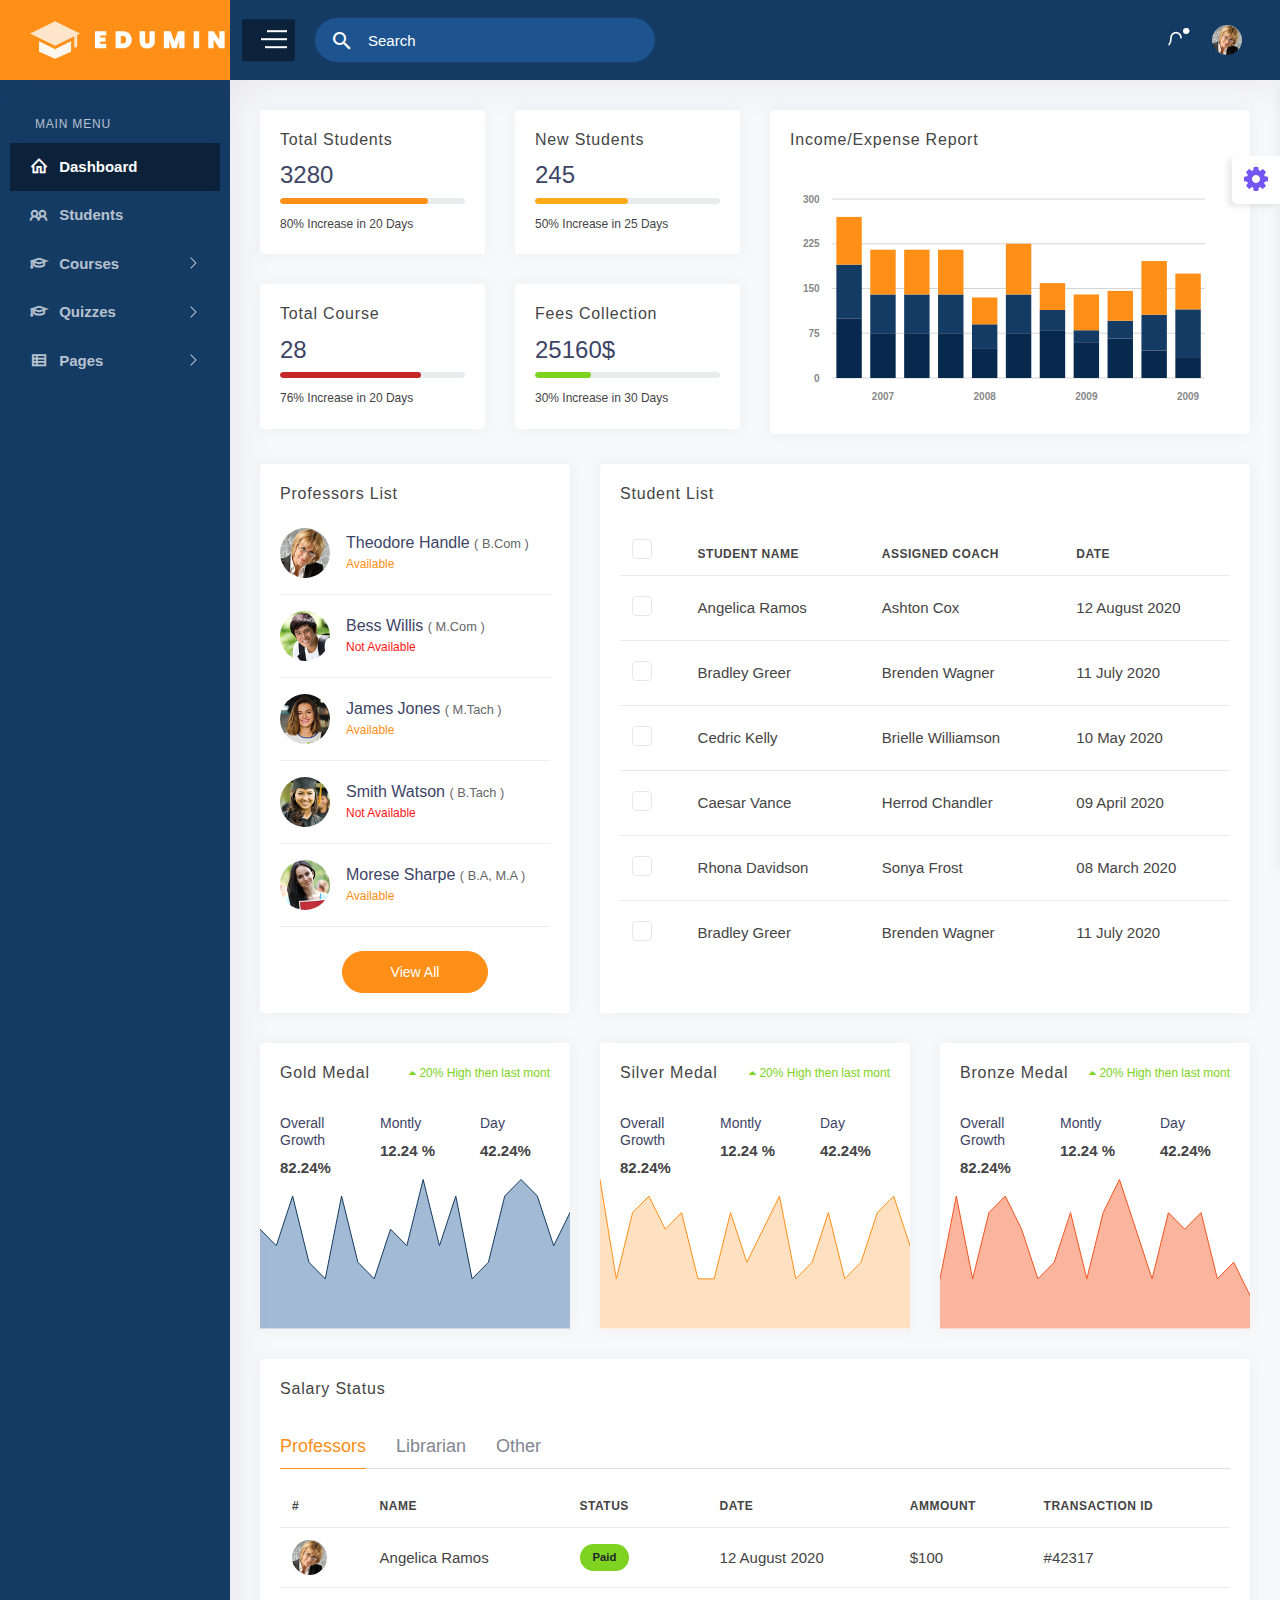
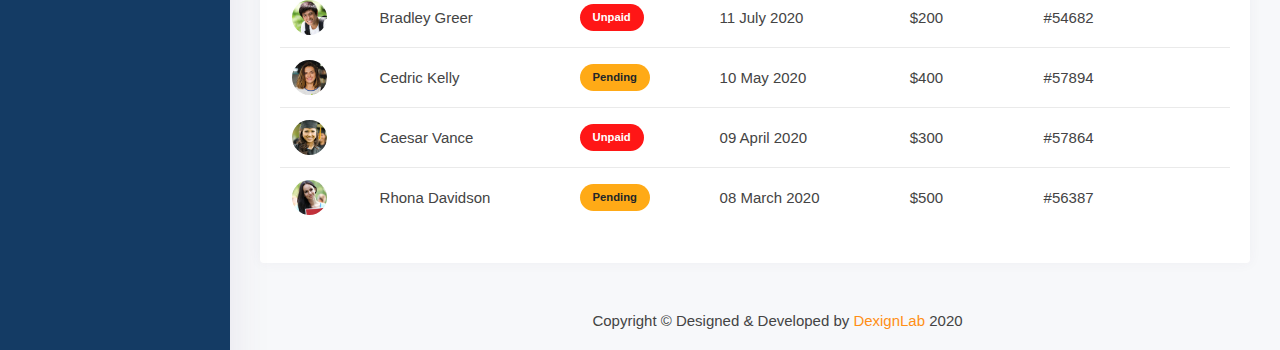
==== commit 206b002f: "conflect fixed" ====
--- a/Interface/index.html
+++ b/Interface/index.html
@@ -9,7 +9,8 @@
     <link rel="icon" type="image/png" sizes="16x16" href="images/favicon.png" />
     <link
       rel="stylesheet"
-      href="vendor/bootstrap-select/dist/css/bootstrap-select.min.css" />
+      href="vendor/bootstrap-select/dist/css/bootstrap-select.min.css"
+    />
     <link rel="stylesheet" href="css/style.css" />
     <link rel="stylesheet" href="css/skin.css" />
   </head>
@@ -64,7 +65,8 @@
                 <div class="search_bar dropdown">
                   <span
                     class="search_icon p-3 c-pointer"
-                    data-toggle="dropdown">
+                    data-toggle="dropdown"
+                  >
                     <i class="mdi mdi-magnify"></i>
                   </span>
                   <div class="dropdown-menu p-0 m-0">
@@ -73,7 +75,8 @@
                         class="form-control"
                         type="search"
                         placeholder="Search"
-                        aria-label="Search" />
+                        aria-label="Search"
+                      />
                     </form>
                   </div>
                 </div>
@@ -85,7 +88,8 @@
                     class="nav-link bell ai-icon"
                     href="#"
                     role="button"
-                    data-toggle="dropdown">
+                    data-toggle="dropdown"
+                  >
                     <svg
                       id="icon-user"
                       xmlns="http://www.w3.org/2000/svg"
@@ -97,9 +101,11 @@
                       stroke-width="2"
                       stroke-linecap="round"
                       stroke-linejoin="round"
-                      class="feather feather-bell">
+                      class="feather feather-bell"
+                    >
                       <path
-                        d="M18 8A6 6 0 0 0 6 8c0 7-3 9-3 9h18s-3-2-3-9"></path>
+                        d="M18 8A6 6 0 0 0 6 8c0 7-3 9-3 9h18s-3-2-3-9"
+                      ></path>
                       <path d="M13.73 21a2 2 0 0 1-3.46 0"></path>
                     </svg>
                     <div class="pulse-css"></div>
@@ -181,11 +187,13 @@
                     class="nav-link"
                     href="#"
                     role="button"
-                    data-toggle="dropdown">
+                    data-toggle="dropdown"
+                  >
                     <img
                       src="images/profile/education/pic1.jpg"
                       width="20"
-                      alt="" />
+                      alt=""
+                    />
                   </a>
                   <div class="dropdown-menu dropdown-menu-right">
                     <a href="app-profile.html" class="dropdown-item ai-icon">
@@ -200,9 +208,11 @@
                         stroke-width="2"
                         stroke-linecap="round"
                         stroke-linejoin="round"
-                        class="feather feather-user">
+                        class="feather feather-user"
+                      >
                         <path
-                          d="M20 21v-2a4 4 0 0 0-4-4H8a4 4 0 0 0-4 4v2"></path>
+                          d="M20 21v-2a4 4 0 0 0-4-4H8a4 4 0 0 0-4 4v2"
+                        ></path>
                         <circle cx="12" cy="7" r="4"></circle>
                       </svg>
                       <span class="ml-2">Profile </span>
@@ -219,9 +229,11 @@
                         stroke-width="2"
                         stroke-linecap="round"
                         stroke-linejoin="round"
-                        class="feather feather-mail">
+                        class="feather feather-mail"
+                      >
                         <path
-                          d="M4 4h16c1.1 0 2 .9 2 2v12c0 1.1-.9 2-2 2H4c-1.1 0-2-.9-2-2V6c0-1.1.9-2 2-2z"></path>
+                          d="M4 4h16c1.1 0 2 .9 2 2v12c0 1.1-.9 2-2 2H4c-1.1 0-2-.9-2-2V6c0-1.1.9-2 2-2z"
+                        ></path>
                         <polyline points="22,6 12,13 2,6"></polyline>
                       </svg>
                       <span class="ml-2">Inbox </span>
@@ -238,9 +250,11 @@
                         stroke-width="2"
                         stroke-linecap="round"
                         stroke-linejoin="round"
-                        class="feather feather-log-out">
+                        class="feather feather-log-out"
+                      >
                         <path
-                          d="M9 21H5a2 2 0 0 1-2-2V5a2 2 0 0 1 2-2h4"></path>
+                          d="M9 21H5a2 2 0 0 1-2-2V5a2 2 0 0 1 2-2h4"
+                        ></path>
                         <polyline points="16 17 21 12 16 7"></polyline>
                         <line x1="21" y1="12" x2="9" y2="12"></line>
                       </svg>
@@ -280,7 +294,8 @@
               <a
                 class="has-arrow"
                 href="javascript:void()"
-                aria-expanded="false">
+                aria-expanded="false"
+              >
                 <i class="la la-graduation-cap"></i>
                 <span class="nav-text">Courses</span>
               </a>
@@ -295,7 +310,24 @@
               <a
                 class="has-arrow"
                 href="javascript:void()"
-                aria-expanded="false">
+                aria-expanded="false"
+              >
+                <i class="la la-graduation-cap"></i>
+                <span class="nav-text">Quizzes</span>
+              </a>
+              <ul aria-expanded="false">
+                <li><a href="all-quizzes.php">All Quizzes</a></li>
+                <li><a href="add-quizzes.php">Add Quizzes</a></li>
+                <li><a href="edit-quizzes.php">Edit Quizzes</a></li>
+                <li><a href="delete-quizzes.php">Delete Quizzes</a></li>
+              </ul>
+            </li>
+            <li>
+              <a
+                class="has-arrow"
+                href="javascript:void()"
+                aria-expanded="false"
+              >
                 <i class="la la-th-list"></i>
                 <span class="nav-text">Pages</span>
               </a>
@@ -344,7 +376,8 @@
                       <div class="progress mb-2">
                         <div
                           class="progress-bar progress-animated bg-primary"
-                          style="width: 80%"></div>
+                          style="width: 80%"
+                        ></div>
                       </div>
                       <small>80% Increase in 20 Days</small>
                     </div>
@@ -358,7 +391,8 @@
                       <div class="progress mb-2">
                         <div
                           class="progress-bar progress-animated bg-warning"
-                          style="width: 50%"></div>
+                          style="width: 50%"
+                        ></div>
                       </div>
                       <small>50% Increase in 25 Days</small>
                     </div>
@@ -372,7 +406,8 @@
                       <div class="progress mb-2">
                         <div
                           class="progress-bar progress-animated bg-red"
-                          style="width: 76%"></div>
+                          style="width: 76%"
+                        ></div>
                       </div>
                       <small>76% Increase in 20 Days</small>
                     </div>
@@ -386,7 +421,8 @@
                       <div class="progress mb-2">
                         <div
                           class="progress-bar progress-animated bg-success"
-                          style="width: 30%"></div>
+                          style="width: 30%"
+                        ></div>
                       </div>
                       <small>30% Increase in 30 Days</small>
                     </div>
@@ -415,7 +451,8 @@
                       class="mr-3 rounded-circle"
                       alt="image"
                       width="50"
-                      src="images/profile/education/pic1.jpg" />
+                      src="images/profile/education/pic1.jpg"
+                    />
                     <div class="media-body">
                       <h5 class="mb-0 text-pale-sky">
                         Theodore Handle
@@ -429,7 +466,8 @@
                       class="mr-3 rounded-circle"
                       alt="image"
                       width="50"
-                      src="images/profile/education/pic2.jpg" />
+                      src="images/profile/education/pic2.jpg"
+                    />
                     <div class="media-body">
                       <h5 class="mb-0 text-pale-sky">
                         Bess Willis <small class="text-muted">( M.Com )</small>
@@ -442,7 +480,8 @@
                       class="mr-3 rounded-circle"
                       alt="image"
                       width="50"
-                      src="images/profile/education/pic3.jpg" />
+                      src="images/profile/education/pic3.jpg"
+                    />
                     <div class="media-body">
                       <h5 class="mb-0 text-pale-sky">
                         James Jones <small class="text-muted">( M.Tach )</small>
@@ -455,7 +494,8 @@
                       class="mr-3 rounded-circle"
                       alt="image"
                       width="50"
-                      src="images/profile/education/pic4.jpg" />
+                      src="images/profile/education/pic4.jpg"
+                    />
                     <div class="media-body">
                       <h5 class="mb-0 text-pale-sky">
                         Smith Watson
@@ -469,7 +509,8 @@
                       class="mr-3 rounded-circle"
                       alt="image"
                       width="50"
-                      src="images/profile/education/pic5.jpg" />
+                      src="images/profile/education/pic5.jpg"
+                    />
                     <div class="media-body">
                       <h5 class="mb-0 text-pale-sky">
                         Morese Sharpe
@@ -504,10 +545,12 @@
                               <input
                                 type="checkbox"
                                 class="custom-control-input"
-                                id="checkAll" />
+                                id="checkAll"
+                              />
                               <label
                                 class="custom-control-label"
-                                for="checkAll"></label>
+                                for="checkAll"
+                              ></label>
                             </div>
                           </th>
                           <th scope="col">Student Name</th>
@@ -524,10 +567,12 @@
                               <input
                                 type="checkbox"
                                 class="custom-control-input"
-                                id="checkbox2" />
+                                id="checkbox2"
+                              />
                               <label
                                 class="custom-control-label"
-                                for="checkbox2"></label>
+                                for="checkbox2"
+                              ></label>
                             </div>
                           </td>
                           <td>Angelica Ramos</td>
@@ -565,10 +610,12 @@
                               <input
                                 type="checkbox"
                                 class="custom-control-input"
-                                id="checkbox3" />
+                                id="checkbox3"
+                              />
                               <label
                                 class="custom-control-label"
-                                for="checkbox3"></label>
+                                for="checkbox3"
+                              ></label>
                             </div>
                           </td>
                           <td>Bradley Greer</td>
@@ -606,10 +653,12 @@
                               <input
                                 type="checkbox"
                                 class="custom-control-input"
-                                id="checkbox4" />
+                                id="checkbox4"
+                              />
                               <label
                                 class="custom-control-label"
-                                for="checkbox4"></label>
+                                for="checkbox4"
+                              ></label>
                             </div>
                           </td>
                           <td>Cedric Kelly</td>
@@ -647,10 +696,12 @@
                               <input
                                 type="checkbox"
                                 class="custom-control-input"
-                                id="checkbox5" />
+                                id="checkbox5"
+                              />
                               <label
                                 class="custom-control-label"
-                                for="checkbox5"></label>
+                                for="checkbox5"
+                              ></label>
                             </div>
                           </td>
                           <td>Caesar Vance</td>
@@ -688,10 +739,12 @@
                               <input
                                 type="checkbox"
                                 class="custom-control-input"
-                                id="checkbox6" />
+                                id="checkbox6"
+                              />
                               <label
                                 class="custom-control-label"
-                                for="checkbox6"></label>
+                                for="checkbox6"
+                              ></label>
                             </div>
                           </td>
                           <td>Rhona Davidson</td>
@@ -729,10 +782,12 @@
                               <input
                                 type="checkbox"
                                 class="custom-control-input"
-                                id="checkbox7" />
+                                id="checkbox7"
+                              />
                               <label
                                 class="custom-control-label"
-                                for="checkbox7"></label>
+                                for="checkbox7"
+                              ></label>
                             </div>
                           </td>
                           <td>Bradley Greer</td>
@@ -919,7 +974,8 @@
                                   src="images/profile/education/pic1.jpg"
                                   class="rounded-circle"
                                   width="35"
-                                  alt="" />
+                                  alt=""
+                                />
                               </td>
                               <td>Angelica Ramos</td>
                               <td>
@@ -937,7 +993,8 @@
                                   src="images/profile/education/pic2.jpg"
                                   class="rounded-circle"
                                   width="35"
-                                  alt="" />
+                                  alt=""
+                                />
                               </td>
                               <td>Bradley Greer</td>
                               <td>
@@ -955,7 +1012,8 @@
                                   src="images/profile/education/pic3.jpg"
                                   class="rounded-circle"
                                   width="35"
-                                  alt="" />
+                                  alt=""
+                                />
                               </td>
                               <td>Cedric Kelly</td>
                               <td>
@@ -973,7 +1031,8 @@
                                   src="images/profile/education/pic4.jpg"
                                   class="rounded-circle"
                                   width="35"
-                                  alt="" />
+                                  alt=""
+                                />
                               </td>
                               <td>Caesar Vance</td>
                               <td>
@@ -991,7 +1050,8 @@
                                   src="images/profile/education/pic5.jpg"
                                   class="rounded-circle"
                                   width="35"
-                                  alt="" />
+                                  alt=""
+                                />
                               </td>
                               <td>Rhona Davidson</td>
                               <td>
@@ -1027,7 +1087,8 @@
                                   src="images/profile/education/pic6.jpg"
                                   class="rounded-circle"
                                   width="35"
-                                  alt="" />
+                                  alt=""
+                                />
                               </td>
                               <td>Angelica Ramos</td>
                               <td>
@@ -1045,7 +1106,8 @@
                                   src="images/profile/education/pic7.jpg"
                                   class="rounded-circle"
                                   width="35"
-                                  alt="" />
+                                  alt=""
+                                />
                               </td>
                               <td>Bradley Greer</td>
                               <td>
@@ -1063,7 +1125,8 @@
                                   src="images/profile/education/pic8.jpg"
                                   class="rounded-circle"
                                   width="35"
-                                  alt="" />
+                                  alt=""
+                                />
                               </td>
                               <td>Cedric Kelly</td>
                               <td>
@@ -1081,7 +1144,8 @@
                                   src="images/profile/education/pic10.jpg"
                                   class="rounded-circle"
                                   width="35"
-                                  alt="" />
+                                  alt=""
+                                />
                               </td>
                               <td>Caesar Vance</td>
                               <td>
@@ -1099,7 +1163,8 @@
                                   src="images/profile/education/pic9.jpg"
                                   class="rounded-circle"
                                   width="35"
-                                  alt="" />
+                                  alt=""
+                                />
                               </td>
                               <td>Rhona Davidson</td>
                               <td>
@@ -1135,7 +1200,8 @@
                                   src="images/profile/education/pic5.jpg"
                                   class="rounded-circle"
                                   width="35"
-                                  alt="" />
+                                  alt=""
+                                />
                               </td>
                               <td>Angelica Ramos</td>
                               <td>
@@ -1153,7 +1219,8 @@
                                   src="images/profile/education/pic8.jpg"
                                   class="rounded-circle"
                                   width="35"
-                                  alt="" />
+                                  alt=""
+                                />
                               </td>
                               <td>Bradley Greer</td>
                               <td>
@@ -1171,7 +1238,8 @@
                                   src="images/profile/education/pic6.jpg"
                                   class="rounded-circle"
                                   width="35"
-                                  alt="" />
+                                  alt=""
+                                />
                               </td>
                               <td>Cedric Kelly</td>
                               <td>
@@ -1189,7 +1257,8 @@
                                   src="images/profile/education/pic2.jpg"
                                   class="rounded-circle"
                                   width="35"
-                                  alt="" />
+                                  alt=""
+                                />
                               </td>
                               <td>Caesar Vance</td>
                               <td>
@@ -1207,7 +1276,8 @@
                                   src="images/profile/education/pic7.jpg"
                                   class="rounded-circle"
                                   width="35"
-                                  alt="" />
+                                  alt=""
+                                />
                               </td>
                               <td>Rhona Davidson</td>
                               <td>
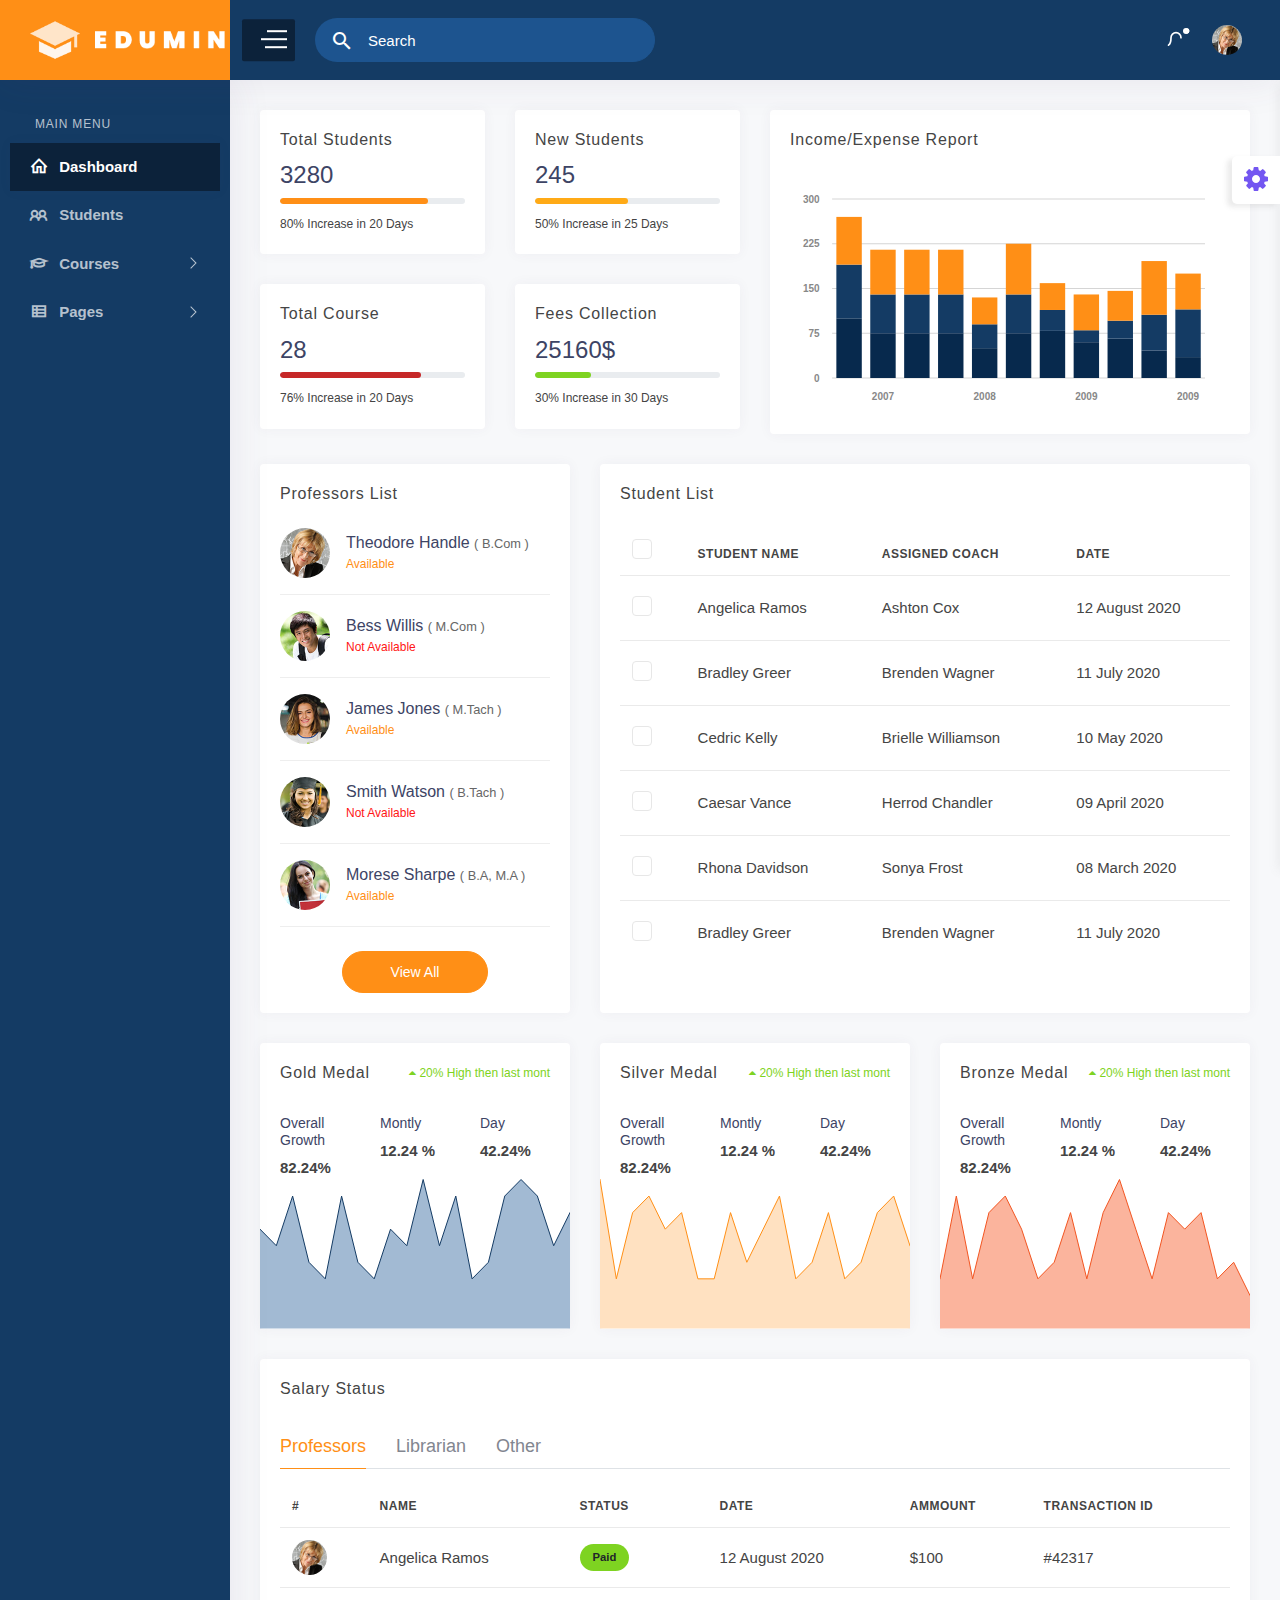
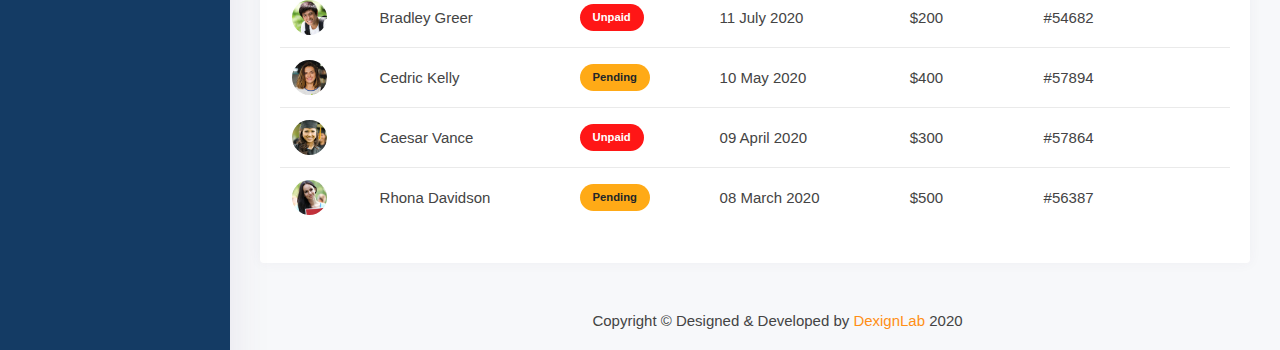
==== commit 50e0d8ca: "Ajouter modification en partie user" ====
--- a/Interface/index.html
+++ b/Interface/index.html
@@ -9,8 +9,7 @@
     <link rel="icon" type="image/png" sizes="16x16" href="images/favicon.png" />
     <link
       rel="stylesheet"
-      href="vendor/bootstrap-select/dist/css/bootstrap-select.min.css"
-    />
+      href="vendor/bootstrap-select/dist/css/bootstrap-select.min.css" />
     <link rel="stylesheet" href="css/style.css" />
     <link rel="stylesheet" href="css/skin.css" />
   </head>
@@ -51,7 +50,7 @@
         </div>
       </div>
       <!--**********************************
-            Nav header end
+            Nav header end 
         ***********************************-->
 
       <!--**********************************
@@ -65,8 +64,7 @@
                 <div class="search_bar dropdown">
                   <span
                     class="search_icon p-3 c-pointer"
-                    data-toggle="dropdown"
-                  >
+                    data-toggle="dropdown">
                     <i class="mdi mdi-magnify"></i>
                   </span>
                   <div class="dropdown-menu p-0 m-0">
@@ -75,8 +73,7 @@
                         class="form-control"
                         type="search"
                         placeholder="Search"
-                        aria-label="Search"
-                      />
+                        aria-label="Search" />
                     </form>
                   </div>
                 </div>
@@ -88,8 +85,7 @@
                     class="nav-link bell ai-icon"
                     href="#"
                     role="button"
-                    data-toggle="dropdown"
-                  >
+                    data-toggle="dropdown">
                     <svg
                       id="icon-user"
                       xmlns="http://www.w3.org/2000/svg"
@@ -101,11 +97,9 @@
                       stroke-width="2"
                       stroke-linecap="round"
                       stroke-linejoin="round"
-                      class="feather feather-bell"
-                    >
+                      class="feather feather-bell">
                       <path
-                        d="M18 8A6 6 0 0 0 6 8c0 7-3 9-3 9h18s-3-2-3-9"
-                      ></path>
+                        d="M18 8A6 6 0 0 0 6 8c0 7-3 9-3 9h18s-3-2-3-9"></path>
                       <path d="M13.73 21a2 2 0 0 1-3.46 0"></path>
                     </svg>
                     <div class="pulse-css"></div>
@@ -187,13 +181,11 @@
                     class="nav-link"
                     href="#"
                     role="button"
-                    data-toggle="dropdown"
-                  >
+                    data-toggle="dropdown">
                     <img
                       src="images/profile/education/pic1.jpg"
                       width="20"
-                      alt=""
-                    />
+                      alt="" />
                   </a>
                   <div class="dropdown-menu dropdown-menu-right">
                     <a href="app-profile.html" class="dropdown-item ai-icon">
@@ -208,11 +200,9 @@
                         stroke-width="2"
                         stroke-linecap="round"
                         stroke-linejoin="round"
-                        class="feather feather-user"
-                      >
+                        class="feather feather-user">
                         <path
-                          d="M20 21v-2a4 4 0 0 0-4-4H8a4 4 0 0 0-4 4v2"
-                        ></path>
+                          d="M20 21v-2a4 4 0 0 0-4-4H8a4 4 0 0 0-4 4v2"></path>
                         <circle cx="12" cy="7" r="4"></circle>
                       </svg>
                       <span class="ml-2">Profile </span>
@@ -229,11 +219,9 @@
                         stroke-width="2"
                         stroke-linecap="round"
                         stroke-linejoin="round"
-                        class="feather feather-mail"
-                      >
+                        class="feather feather-mail">
                         <path
-                          d="M4 4h16c1.1 0 2 .9 2 2v12c0 1.1-.9 2-2 2H4c-1.1 0-2-.9-2-2V6c0-1.1.9-2 2-2z"
-                        ></path>
+                          d="M4 4h16c1.1 0 2 .9 2 2v12c0 1.1-.9 2-2 2H4c-1.1 0-2-.9-2-2V6c0-1.1.9-2 2-2z"></path>
                         <polyline points="22,6 12,13 2,6"></polyline>
                       </svg>
                       <span class="ml-2">Inbox </span>
@@ -250,11 +238,9 @@
                         stroke-width="2"
                         stroke-linecap="round"
                         stroke-linejoin="round"
-                        class="feather feather-log-out"
-                      >
+                        class="feather feather-log-out">
                         <path
-                          d="M9 21H5a2 2 0 0 1-2-2V5a2 2 0 0 1 2-2h4"
-                        ></path>
+                          d="M9 21H5a2 2 0 0 1-2-2V5a2 2 0 0 1 2-2h4"></path>
                         <polyline points="16 17 21 12 16 7"></polyline>
                         <line x1="21" y1="12" x2="9" y2="12"></line>
                       </svg>
@@ -284,18 +270,28 @@
                 <span class="nav-text">Dashboard</span>
               </a>
             </li>
-            <li>
+            <!-- <li><a class="has-arrow" href="javascript:void()" aria-expanded="false">
+							<i class="la la-users"></i>
+							<span class="nav-text">Students</span>
+						</a>
+                        <ul aria-expanded="false">
+                            <li><a href="all-students.html">All Students</a></li>
+                            <li><a href="add-student.html">Add Students</a></li>
+                            <li><a href="edit-student.html">Edit Students</a></li>
+                            <li><a href="about-student.html">About Students</a></li>
+                        </ul>
+                    </li> -->
+             <li>
               <a href="all-students.html" aria-expanded="false">
                 <i class="la la-users"></i>
                 <span class="nav-text">Students</span>
               </a>
-            </li>
+            </li> 
             <li>
               <a
                 class="has-arrow"
                 href="javascript:void()"
-                aria-expanded="false"
-              >
+                aria-expanded="false">
                 <i class="la la-graduation-cap"></i>
                 <span class="nav-text">Courses</span>
               </a>
@@ -310,24 +306,7 @@
               <a
                 class="has-arrow"
                 href="javascript:void()"
-                aria-expanded="false"
-              >
-                <i class="la la-graduation-cap"></i>
-                <span class="nav-text">Quizzes</span>
-              </a>
-              <ul aria-expanded="false">
-                <li><a href="all-quizzes.php">All Quizzes</a></li>
-                <li><a href="add-quizzes.php">Add Quizzes</a></li>
-                <li><a href="edit-quizzes.php">Edit Quizzes</a></li>
-                <li><a href="delete-quizzes.php">Delete Quizzes</a></li>
-              </ul>
-            </li>
-            <li>
-              <a
-                class="has-arrow"
-                href="javascript:void()"
-                aria-expanded="false"
-              >
+                aria-expanded="false">
                 <i class="la la-th-list"></i>
                 <span class="nav-text">Pages</span>
               </a>
@@ -376,8 +355,7 @@
                       <div class="progress mb-2">
                         <div
                           class="progress-bar progress-animated bg-primary"
-                          style="width: 80%"
-                        ></div>
+                          style="width: 80%"></div>
                       </div>
                       <small>80% Increase in 20 Days</small>
                     </div>
@@ -391,8 +369,7 @@
                       <div class="progress mb-2">
                         <div
                           class="progress-bar progress-animated bg-warning"
-                          style="width: 50%"
-                        ></div>
+                          style="width: 50%"></div>
                       </div>
                       <small>50% Increase in 25 Days</small>
                     </div>
@@ -406,8 +383,7 @@
                       <div class="progress mb-2">
                         <div
                           class="progress-bar progress-animated bg-red"
-                          style="width: 76%"
-                        ></div>
+                          style="width: 76%"></div>
                       </div>
                       <small>76% Increase in 20 Days</small>
                     </div>
@@ -421,8 +397,7 @@
                       <div class="progress mb-2">
                         <div
                           class="progress-bar progress-animated bg-success"
-                          style="width: 30%"
-                        ></div>
+                          style="width: 30%"></div>
                       </div>
                       <small>30% Increase in 30 Days</small>
                     </div>
@@ -451,8 +426,7 @@
                       class="mr-3 rounded-circle"
                       alt="image"
                       width="50"
-                      src="images/profile/education/pic1.jpg"
-                    />
+                      src="images/profile/education/pic1.jpg" />
                     <div class="media-body">
                       <h5 class="mb-0 text-pale-sky">
                         Theodore Handle
@@ -466,8 +440,7 @@
                       class="mr-3 rounded-circle"
                       alt="image"
                       width="50"
-                      src="images/profile/education/pic2.jpg"
-                    />
+                      src="images/profile/education/pic2.jpg" />
                     <div class="media-body">
                       <h5 class="mb-0 text-pale-sky">
                         Bess Willis <small class="text-muted">( M.Com )</small>
@@ -480,8 +453,7 @@
                       class="mr-3 rounded-circle"
                       alt="image"
                       width="50"
-                      src="images/profile/education/pic3.jpg"
-                    />
+                      src="images/profile/education/pic3.jpg" />
                     <div class="media-body">
                       <h5 class="mb-0 text-pale-sky">
                         James Jones <small class="text-muted">( M.Tach )</small>
@@ -494,8 +466,7 @@
                       class="mr-3 rounded-circle"
                       alt="image"
                       width="50"
-                      src="images/profile/education/pic4.jpg"
-                    />
+                      src="images/profile/education/pic4.jpg" />
                     <div class="media-body">
                       <h5 class="mb-0 text-pale-sky">
                         Smith Watson
@@ -509,8 +480,7 @@
                       class="mr-3 rounded-circle"
                       alt="image"
                       width="50"
-                      src="images/profile/education/pic5.jpg"
-                    />
+                      src="images/profile/education/pic5.jpg" />
                     <div class="media-body">
                       <h5 class="mb-0 text-pale-sky">
                         Morese Sharpe
@@ -545,12 +515,10 @@
                               <input
                                 type="checkbox"
                                 class="custom-control-input"
-                                id="checkAll"
-                              />
+                                id="checkAll" />
                               <label
                                 class="custom-control-label"
-                                for="checkAll"
-                              ></label>
+                                for="checkAll"></label>
                             </div>
                           </th>
                           <th scope="col">Student Name</th>
@@ -567,12 +535,10 @@
                               <input
                                 type="checkbox"
                                 class="custom-control-input"
-                                id="checkbox2"
-                              />
+                                id="checkbox2" />
                               <label
                                 class="custom-control-label"
-                                for="checkbox2"
-                              ></label>
+                                for="checkbox2"></label>
                             </div>
                           </td>
                           <td>Angelica Ramos</td>
@@ -610,12 +576,10 @@
                               <input
                                 type="checkbox"
                                 class="custom-control-input"
-                                id="checkbox3"
-                              />
+                                id="checkbox3" />
                               <label
                                 class="custom-control-label"
-                                for="checkbox3"
-                              ></label>
+                                for="checkbox3"></label>
                             </div>
                           </td>
                           <td>Bradley Greer</td>
@@ -653,12 +617,10 @@
                               <input
                                 type="checkbox"
                                 class="custom-control-input"
-                                id="checkbox4"
-                              />
+                                id="checkbox4" />
                               <label
                                 class="custom-control-label"
-                                for="checkbox4"
-                              ></label>
+                                for="checkbox4"></label>
                             </div>
                           </td>
                           <td>Cedric Kelly</td>
@@ -696,12 +658,10 @@
                               <input
                                 type="checkbox"
                                 class="custom-control-input"
-                                id="checkbox5"
-                              />
+                                id="checkbox5" />
                               <label
                                 class="custom-control-label"
-                                for="checkbox5"
-                              ></label>
+                                for="checkbox5"></label>
                             </div>
                           </td>
                           <td>Caesar Vance</td>
@@ -739,12 +699,10 @@
                               <input
                                 type="checkbox"
                                 class="custom-control-input"
-                                id="checkbox6"
-                              />
+                                id="checkbox6" />
                               <label
                                 class="custom-control-label"
-                                for="checkbox6"
-                              ></label>
+                                for="checkbox6"></label>
                             </div>
                           </td>
                           <td>Rhona Davidson</td>
@@ -782,12 +740,10 @@
                               <input
                                 type="checkbox"
                                 class="custom-control-input"
-                                id="checkbox7"
-                              />
+                                id="checkbox7" />
                               <label
                                 class="custom-control-label"
-                                for="checkbox7"
-                              ></label>
+                                for="checkbox7"></label>
                             </div>
                           </td>
                           <td>Bradley Greer</td>
@@ -974,8 +930,7 @@
                                   src="images/profile/education/pic1.jpg"
                                   class="rounded-circle"
                                   width="35"
-                                  alt=""
-                                />
+                                  alt="" />
                               </td>
                               <td>Angelica Ramos</td>
                               <td>
@@ -993,8 +948,7 @@
                                   src="images/profile/education/pic2.jpg"
                                   class="rounded-circle"
                                   width="35"
-                                  alt=""
-                                />
+                                  alt="" />
                               </td>
                               <td>Bradley Greer</td>
                               <td>
@@ -1012,8 +966,7 @@
                                   src="images/profile/education/pic3.jpg"
                                   class="rounded-circle"
                                   width="35"
-                                  alt=""
-                                />
+                                  alt="" />
                               </td>
                               <td>Cedric Kelly</td>
                               <td>
@@ -1031,8 +984,7 @@
                                   src="images/profile/education/pic4.jpg"
                                   class="rounded-circle"
                                   width="35"
-                                  alt=""
-                                />
+                                  alt="" />
                               </td>
                               <td>Caesar Vance</td>
                               <td>
@@ -1050,8 +1002,7 @@
                                   src="images/profile/education/pic5.jpg"
                                   class="rounded-circle"
                                   width="35"
-                                  alt=""
-                                />
+                                  alt="" />
                               </td>
                               <td>Rhona Davidson</td>
                               <td>
@@ -1087,8 +1038,7 @@
                                   src="images/profile/education/pic6.jpg"
                                   class="rounded-circle"
                                   width="35"
-                                  alt=""
-                                />
+                                  alt="" />
                               </td>
                               <td>Angelica Ramos</td>
                               <td>
@@ -1106,8 +1056,7 @@
                                   src="images/profile/education/pic7.jpg"
                                   class="rounded-circle"
                                   width="35"
-                                  alt=""
-                                />
+                                  alt="" />
                               </td>
                               <td>Bradley Greer</td>
                               <td>
@@ -1125,8 +1074,7 @@
                                   src="images/profile/education/pic8.jpg"
                                   class="rounded-circle"
                                   width="35"
-                                  alt=""
-                                />
+                                  alt="" />
                               </td>
                               <td>Cedric Kelly</td>
                               <td>
@@ -1144,8 +1092,7 @@
                                   src="images/profile/education/pic10.jpg"
                                   class="rounded-circle"
                                   width="35"
-                                  alt=""
-                                />
+                                  alt="" />
                               </td>
                               <td>Caesar Vance</td>
                               <td>
@@ -1163,8 +1110,7 @@
                                   src="images/profile/education/pic9.jpg"
                                   class="rounded-circle"
                                   width="35"
-                                  alt=""
-                                />
+                                  alt="" />
                               </td>
                               <td>Rhona Davidson</td>
                               <td>
@@ -1200,8 +1146,7 @@
                                   src="images/profile/education/pic5.jpg"
                                   class="rounded-circle"
                                   width="35"
-                                  alt=""
-                                />
+                                  alt="" />
                               </td>
                               <td>Angelica Ramos</td>
                               <td>
@@ -1219,8 +1164,7 @@
                                   src="images/profile/education/pic8.jpg"
                                   class="rounded-circle"
                                   width="35"
-                                  alt=""
-                                />
+                                  alt="" />
                               </td>
                               <td>Bradley Greer</td>
                               <td>
@@ -1238,8 +1182,7 @@
                                   src="images/profile/education/pic6.jpg"
                                   class="rounded-circle"
                                   width="35"
-                                  alt=""
-                                />
+                                  alt="" />
                               </td>
                               <td>Cedric Kelly</td>
                               <td>
@@ -1257,8 +1200,7 @@
                                   src="images/profile/education/pic2.jpg"
                                   class="rounded-circle"
                                   width="35"
-                                  alt=""
-                                />
+                                  alt="" />
                               </td>
                               <td>Caesar Vance</td>
                               <td>
@@ -1276,8 +1218,7 @@
                                   src="images/profile/education/pic7.jpg"
                                   class="rounded-circle"
                                   width="35"
-                                  alt=""
-                                />
+                                  alt="" />
                               </td>
                               <td>Rhona Davidson</td>
                               <td>
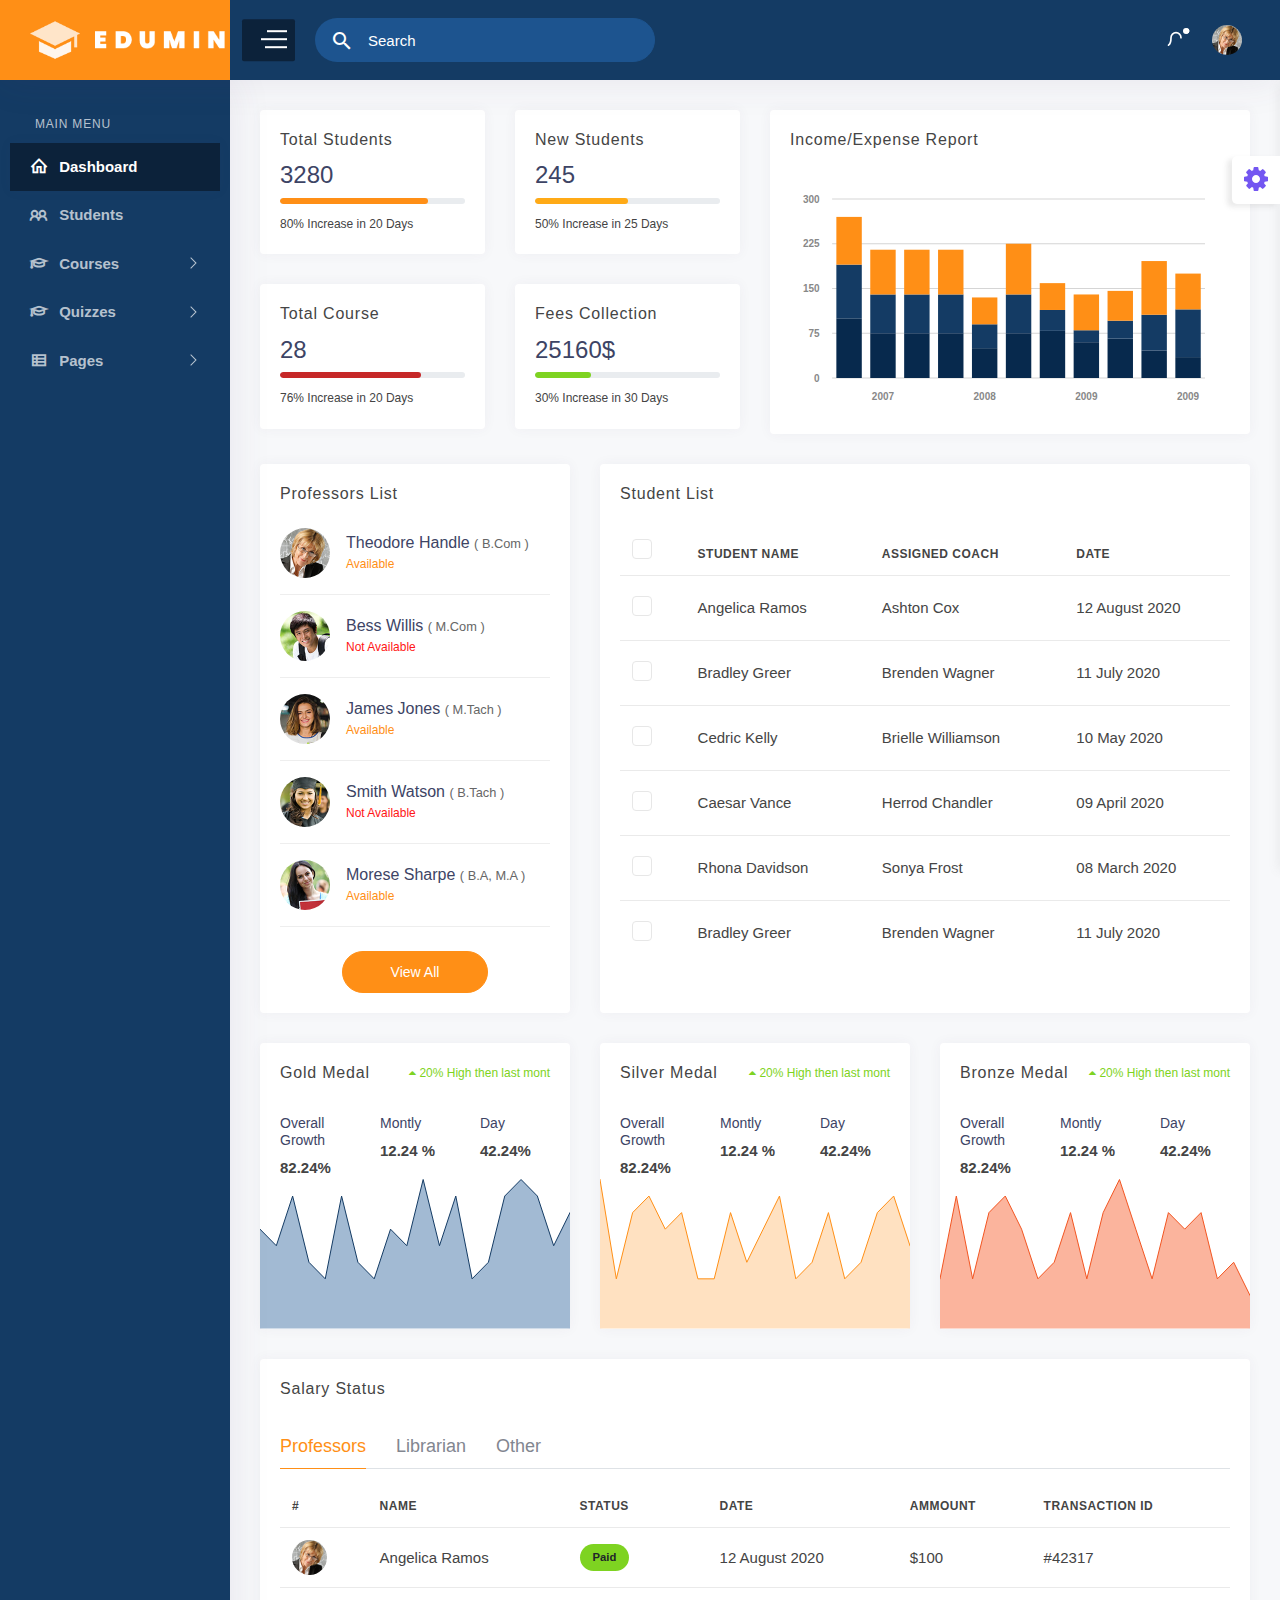
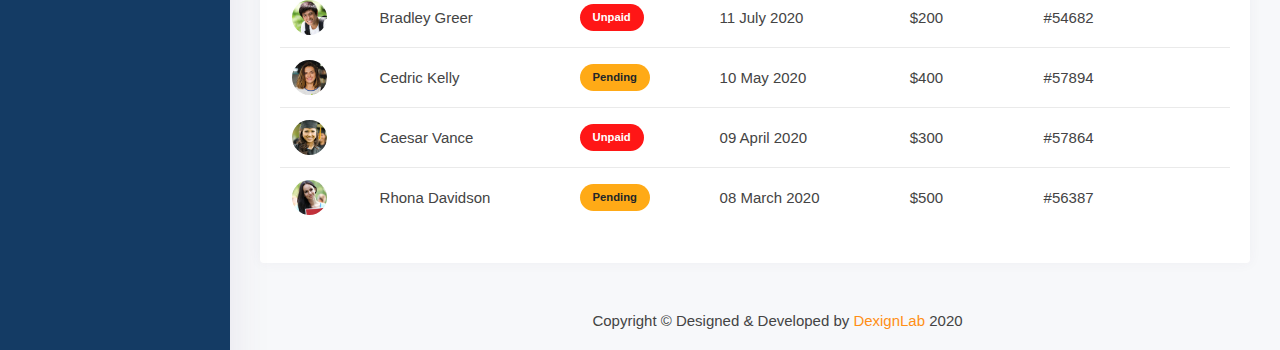
==== commit c7172f2f: "Merge pull request #5 from elFilaly001/quiz_page" ====
--- a/Interface/index.html
+++ b/Interface/index.html
@@ -9,7 +9,8 @@
     <link rel="icon" type="image/png" sizes="16x16" href="images/favicon.png" />
     <link
       rel="stylesheet"
-      href="vendor/bootstrap-select/dist/css/bootstrap-select.min.css" />
+      href="vendor/bootstrap-select/dist/css/bootstrap-select.min.css"
+    />
     <link rel="stylesheet" href="css/style.css" />
     <link rel="stylesheet" href="css/skin.css" />
   </head>
@@ -50,7 +51,7 @@
         </div>
       </div>
       <!--**********************************
-            Nav header end 
+            Nav header end
         ***********************************-->
 
       <!--**********************************
@@ -64,7 +65,8 @@
                 <div class="search_bar dropdown">
                   <span
                     class="search_icon p-3 c-pointer"
-                    data-toggle="dropdown">
+                    data-toggle="dropdown"
+                  >
                     <i class="mdi mdi-magnify"></i>
                   </span>
                   <div class="dropdown-menu p-0 m-0">
@@ -73,7 +75,8 @@
                         class="form-control"
                         type="search"
                         placeholder="Search"
-                        aria-label="Search" />
+                        aria-label="Search"
+                      />
                     </form>
                   </div>
                 </div>
@@ -85,7 +88,8 @@
                     class="nav-link bell ai-icon"
                     href="#"
                     role="button"
-                    data-toggle="dropdown">
+                    data-toggle="dropdown"
+                  >
                     <svg
                       id="icon-user"
                       xmlns="http://www.w3.org/2000/svg"
@@ -97,9 +101,11 @@
                       stroke-width="2"
                       stroke-linecap="round"
                       stroke-linejoin="round"
-                      class="feather feather-bell">
+                      class="feather feather-bell"
+                    >
                       <path
-                        d="M18 8A6 6 0 0 0 6 8c0 7-3 9-3 9h18s-3-2-3-9"></path>
+                        d="M18 8A6 6 0 0 0 6 8c0 7-3 9-3 9h18s-3-2-3-9"
+                      ></path>
                       <path d="M13.73 21a2 2 0 0 1-3.46 0"></path>
                     </svg>
                     <div class="pulse-css"></div>
@@ -181,11 +187,13 @@
                     class="nav-link"
                     href="#"
                     role="button"
-                    data-toggle="dropdown">
+                    data-toggle="dropdown"
+                  >
                     <img
                       src="images/profile/education/pic1.jpg"
                       width="20"
-                      alt="" />
+                      alt=""
+                    />
                   </a>
                   <div class="dropdown-menu dropdown-menu-right">
                     <a href="app-profile.html" class="dropdown-item ai-icon">
@@ -200,9 +208,11 @@
                         stroke-width="2"
                         stroke-linecap="round"
                         stroke-linejoin="round"
-                        class="feather feather-user">
+                        class="feather feather-user"
+                      >
                         <path
-                          d="M20 21v-2a4 4 0 0 0-4-4H8a4 4 0 0 0-4 4v2"></path>
+                          d="M20 21v-2a4 4 0 0 0-4-4H8a4 4 0 0 0-4 4v2"
+                        ></path>
                         <circle cx="12" cy="7" r="4"></circle>
                       </svg>
                       <span class="ml-2">Profile </span>
@@ -219,9 +229,11 @@
                         stroke-width="2"
                         stroke-linecap="round"
                         stroke-linejoin="round"
-                        class="feather feather-mail">
+                        class="feather feather-mail"
+                      >
                         <path
-                          d="M4 4h16c1.1 0 2 .9 2 2v12c0 1.1-.9 2-2 2H4c-1.1 0-2-.9-2-2V6c0-1.1.9-2 2-2z"></path>
+                          d="M4 4h16c1.1 0 2 .9 2 2v12c0 1.1-.9 2-2 2H4c-1.1 0-2-.9-2-2V6c0-1.1.9-2 2-2z"
+                        ></path>
                         <polyline points="22,6 12,13 2,6"></polyline>
                       </svg>
                       <span class="ml-2">Inbox </span>
@@ -238,9 +250,11 @@
                         stroke-width="2"
                         stroke-linecap="round"
                         stroke-linejoin="round"
-                        class="feather feather-log-out">
+                        class="feather feather-log-out"
+                      >
                         <path
-                          d="M9 21H5a2 2 0 0 1-2-2V5a2 2 0 0 1 2-2h4"></path>
+                          d="M9 21H5a2 2 0 0 1-2-2V5a2 2 0 0 1 2-2h4"
+                        ></path>
                         <polyline points="16 17 21 12 16 7"></polyline>
                         <line x1="21" y1="12" x2="9" y2="12"></line>
                       </svg>
@@ -270,28 +284,18 @@
                 <span class="nav-text">Dashboard</span>
               </a>
             </li>
-            <!-- <li><a class="has-arrow" href="javascript:void()" aria-expanded="false">
-							<i class="la la-users"></i>
-							<span class="nav-text">Students</span>
-						</a>
-                        <ul aria-expanded="false">
-                            <li><a href="all-students.html">All Students</a></li>
-                            <li><a href="add-student.html">Add Students</a></li>
-                            <li><a href="edit-student.html">Edit Students</a></li>
-                            <li><a href="about-student.html">About Students</a></li>
-                        </ul>
-                    </li> -->
-             <li>
+            <li>
               <a href="all-students.html" aria-expanded="false">
                 <i class="la la-users"></i>
                 <span class="nav-text">Students</span>
               </a>
-            </li> 
+            </li>
             <li>
               <a
                 class="has-arrow"
                 href="javascript:void()"
-                aria-expanded="false">
+                aria-expanded="false"
+              >
                 <i class="la la-graduation-cap"></i>
                 <span class="nav-text">Courses</span>
               </a>
@@ -306,7 +310,24 @@
               <a
                 class="has-arrow"
                 href="javascript:void()"
-                aria-expanded="false">
+                aria-expanded="false"
+              >
+                <i class="la la-graduation-cap"></i>
+                <span class="nav-text">Quizzes</span>
+              </a>
+              <ul aria-expanded="false">
+                <li><a href="all-quizzes.php">All Quizzes</a></li>
+                <li><a href="add-quizzes.php">Add Quizzes</a></li>
+                <li><a href="edit-quizzes.php">Edit Quizzes</a></li>
+                <li><a href="delete-quizzes.php">Delete Quizzes</a></li>
+              </ul>
+            </li>
+            <li>
+              <a
+                class="has-arrow"
+                href="javascript:void()"
+                aria-expanded="false"
+              >
                 <i class="la la-th-list"></i>
                 <span class="nav-text">Pages</span>
               </a>
@@ -355,7 +376,8 @@
                       <div class="progress mb-2">
                         <div
                           class="progress-bar progress-animated bg-primary"
-                          style="width: 80%"></div>
+                          style="width: 80%"
+                        ></div>
                       </div>
                       <small>80% Increase in 20 Days</small>
                     </div>
@@ -369,7 +391,8 @@
                       <div class="progress mb-2">
                         <div
                           class="progress-bar progress-animated bg-warning"
-                          style="width: 50%"></div>
+                          style="width: 50%"
+                        ></div>
                       </div>
                       <small>50% Increase in 25 Days</small>
                     </div>
@@ -383,7 +406,8 @@
                       <div class="progress mb-2">
                         <div
                           class="progress-bar progress-animated bg-red"
-                          style="width: 76%"></div>
+                          style="width: 76%"
+                        ></div>
                       </div>
                       <small>76% Increase in 20 Days</small>
                     </div>
@@ -397,7 +421,8 @@
                       <div class="progress mb-2">
                         <div
                           class="progress-bar progress-animated bg-success"
-                          style="width: 30%"></div>
+                          style="width: 30%"
+                        ></div>
                       </div>
                       <small>30% Increase in 30 Days</small>
                     </div>
@@ -426,7 +451,8 @@
                       class="mr-3 rounded-circle"
                       alt="image"
                       width="50"
-                      src="images/profile/education/pic1.jpg" />
+                      src="images/profile/education/pic1.jpg"
+                    />
                     <div class="media-body">
                       <h5 class="mb-0 text-pale-sky">
                         Theodore Handle
@@ -440,7 +466,8 @@
                       class="mr-3 rounded-circle"
                       alt="image"
                       width="50"
-                      src="images/profile/education/pic2.jpg" />
+                      src="images/profile/education/pic2.jpg"
+                    />
                     <div class="media-body">
                       <h5 class="mb-0 text-pale-sky">
                         Bess Willis <small class="text-muted">( M.Com )</small>
@@ -453,7 +480,8 @@
                       class="mr-3 rounded-circle"
                       alt="image"
                       width="50"
-                      src="images/profile/education/pic3.jpg" />
+                      src="images/profile/education/pic3.jpg"
+                    />
                     <div class="media-body">
                       <h5 class="mb-0 text-pale-sky">
                         James Jones <small class="text-muted">( M.Tach )</small>
@@ -466,7 +494,8 @@
                       class="mr-3 rounded-circle"
                       alt="image"
                       width="50"
-                      src="images/profile/education/pic4.jpg" />
+                      src="images/profile/education/pic4.jpg"
+                    />
                     <div class="media-body">
                       <h5 class="mb-0 text-pale-sky">
                         Smith Watson
@@ -480,7 +509,8 @@
                       class="mr-3 rounded-circle"
                       alt="image"
                       width="50"
-                      src="images/profile/education/pic5.jpg" />
+                      src="images/profile/education/pic5.jpg"
+                    />
                     <div class="media-body">
                       <h5 class="mb-0 text-pale-sky">
                         Morese Sharpe
@@ -515,10 +545,12 @@
                               <input
                                 type="checkbox"
                                 class="custom-control-input"
-                                id="checkAll" />
+                                id="checkAll"
+                              />
                               <label
                                 class="custom-control-label"
-                                for="checkAll"></label>
+                                for="checkAll"
+                              ></label>
                             </div>
                           </th>
                           <th scope="col">Student Name</th>
@@ -535,10 +567,12 @@
                               <input
                                 type="checkbox"
                                 class="custom-control-input"
-                                id="checkbox2" />
+                                id="checkbox2"
+                              />
                               <label
                                 class="custom-control-label"
-                                for="checkbox2"></label>
+                                for="checkbox2"
+                              ></label>
                             </div>
                           </td>
                           <td>Angelica Ramos</td>
@@ -576,10 +610,12 @@
                               <input
                                 type="checkbox"
                                 class="custom-control-input"
-                                id="checkbox3" />
+                                id="checkbox3"
+                              />
                               <label
                                 class="custom-control-label"
-                                for="checkbox3"></label>
+                                for="checkbox3"
+                              ></label>
                             </div>
                           </td>
                           <td>Bradley Greer</td>
@@ -617,10 +653,12 @@
                               <input
                                 type="checkbox"
                                 class="custom-control-input"
-                                id="checkbox4" />
+                                id="checkbox4"
+                              />
                               <label
                                 class="custom-control-label"
-                                for="checkbox4"></label>
+                                for="checkbox4"
+                              ></label>
                             </div>
                           </td>
                           <td>Cedric Kelly</td>
@@ -658,10 +696,12 @@
                               <input
                                 type="checkbox"
                                 class="custom-control-input"
-                                id="checkbox5" />
+                                id="checkbox5"
+                              />
                               <label
                                 class="custom-control-label"
-                                for="checkbox5"></label>
+                                for="checkbox5"
+                              ></label>
                             </div>
                           </td>
                           <td>Caesar Vance</td>
@@ -699,10 +739,12 @@
                               <input
                                 type="checkbox"
                                 class="custom-control-input"
-                                id="checkbox6" />
+                                id="checkbox6"
+                              />
                               <label
                                 class="custom-control-label"
-                                for="checkbox6"></label>
+                                for="checkbox6"
+                              ></label>
                             </div>
                           </td>
                           <td>Rhona Davidson</td>
@@ -740,10 +782,12 @@
                               <input
                                 type="checkbox"
                                 class="custom-control-input"
-                                id="checkbox7" />
+                                id="checkbox7"
+                              />
                               <label
                                 class="custom-control-label"
-                                for="checkbox7"></label>
+                                for="checkbox7"
+                              ></label>
                             </div>
                           </td>
                           <td>Bradley Greer</td>
@@ -930,7 +974,8 @@
                                   src="images/profile/education/pic1.jpg"
                                   class="rounded-circle"
                                   width="35"
-                                  alt="" />
+                                  alt=""
+                                />
                               </td>
                               <td>Angelica Ramos</td>
                               <td>
@@ -948,7 +993,8 @@
                                   src="images/profile/education/pic2.jpg"
                                   class="rounded-circle"
                                   width="35"
-                                  alt="" />
+                                  alt=""
+                                />
                               </td>
                               <td>Bradley Greer</td>
                               <td>
@@ -966,7 +1012,8 @@
                                   src="images/profile/education/pic3.jpg"
                                   class="rounded-circle"
                                   width="35"
-                                  alt="" />
+                                  alt=""
+                                />
                               </td>
                               <td>Cedric Kelly</td>
                               <td>
@@ -984,7 +1031,8 @@
                                   src="images/profile/education/pic4.jpg"
                                   class="rounded-circle"
                                   width="35"
-                                  alt="" />
+                                  alt=""
+                                />
                               </td>
                               <td>Caesar Vance</td>
                               <td>
@@ -1002,7 +1050,8 @@
                                   src="images/profile/education/pic5.jpg"
                                   class="rounded-circle"
                                   width="35"
-                                  alt="" />
+                                  alt=""
+                                />
                               </td>
                               <td>Rhona Davidson</td>
                               <td>
@@ -1038,7 +1087,8 @@
                                   src="images/profile/education/pic6.jpg"
                                   class="rounded-circle"
                                   width="35"
-                                  alt="" />
+                                  alt=""
+                                />
                               </td>
                               <td>Angelica Ramos</td>
                               <td>
@@ -1056,7 +1106,8 @@
                                   src="images/profile/education/pic7.jpg"
                                   class="rounded-circle"
                                   width="35"
-                                  alt="" />
+                                  alt=""
+                                />
                               </td>
                               <td>Bradley Greer</td>
                               <td>
@@ -1074,7 +1125,8 @@
                                   src="images/profile/education/pic8.jpg"
                                   class="rounded-circle"
                                   width="35"
-                                  alt="" />
+                                  alt=""
+                                />
                               </td>
                               <td>Cedric Kelly</td>
                               <td>
@@ -1092,7 +1144,8 @@
                                   src="images/profile/education/pic10.jpg"
                                   class="rounded-circle"
                                   width="35"
-                                  alt="" />
+                                  alt=""
+                                />
                               </td>
                               <td>Caesar Vance</td>
                               <td>
@@ -1110,7 +1163,8 @@
                                   src="images/profile/education/pic9.jpg"
                                   class="rounded-circle"
                                   width="35"
-                                  alt="" />
+                                  alt=""
+                                />
                               </td>
                               <td>Rhona Davidson</td>
                               <td>
@@ -1146,7 +1200,8 @@
                                   src="images/profile/education/pic5.jpg"
                                   class="rounded-circle"
                                   width="35"
-                                  alt="" />
+                                  alt=""
+                                />
                               </td>
                               <td>Angelica Ramos</td>
                               <td>
@@ -1164,7 +1219,8 @@
                                   src="images/profile/education/pic8.jpg"
                                   class="rounded-circle"
                                   width="35"
-                                  alt="" />
+                                  alt=""
+                                />
                               </td>
                               <td>Bradley Greer</td>
                               <td>
@@ -1182,7 +1238,8 @@
                                   src="images/profile/education/pic6.jpg"
                                   class="rounded-circle"
                                   width="35"
-                                  alt="" />
+                                  alt=""
+                                />
                               </td>
                               <td>Cedric Kelly</td>
                               <td>
@@ -1200,7 +1257,8 @@
                                   src="images/profile/education/pic2.jpg"
                                   class="rounded-circle"
                                   width="35"
-                                  alt="" />
+                                  alt=""
+                                />
                               </td>
                               <td>Caesar Vance</td>
                               <td>
@@ -1218,7 +1276,8 @@
                                   src="images/profile/education/pic7.jpg"
                                   class="rounded-circle"
                                   width="35"
-                                  alt="" />
+                                  alt=""
+                                />
                               </td>
                               <td>Rhona Davidson</td>
                               <td>
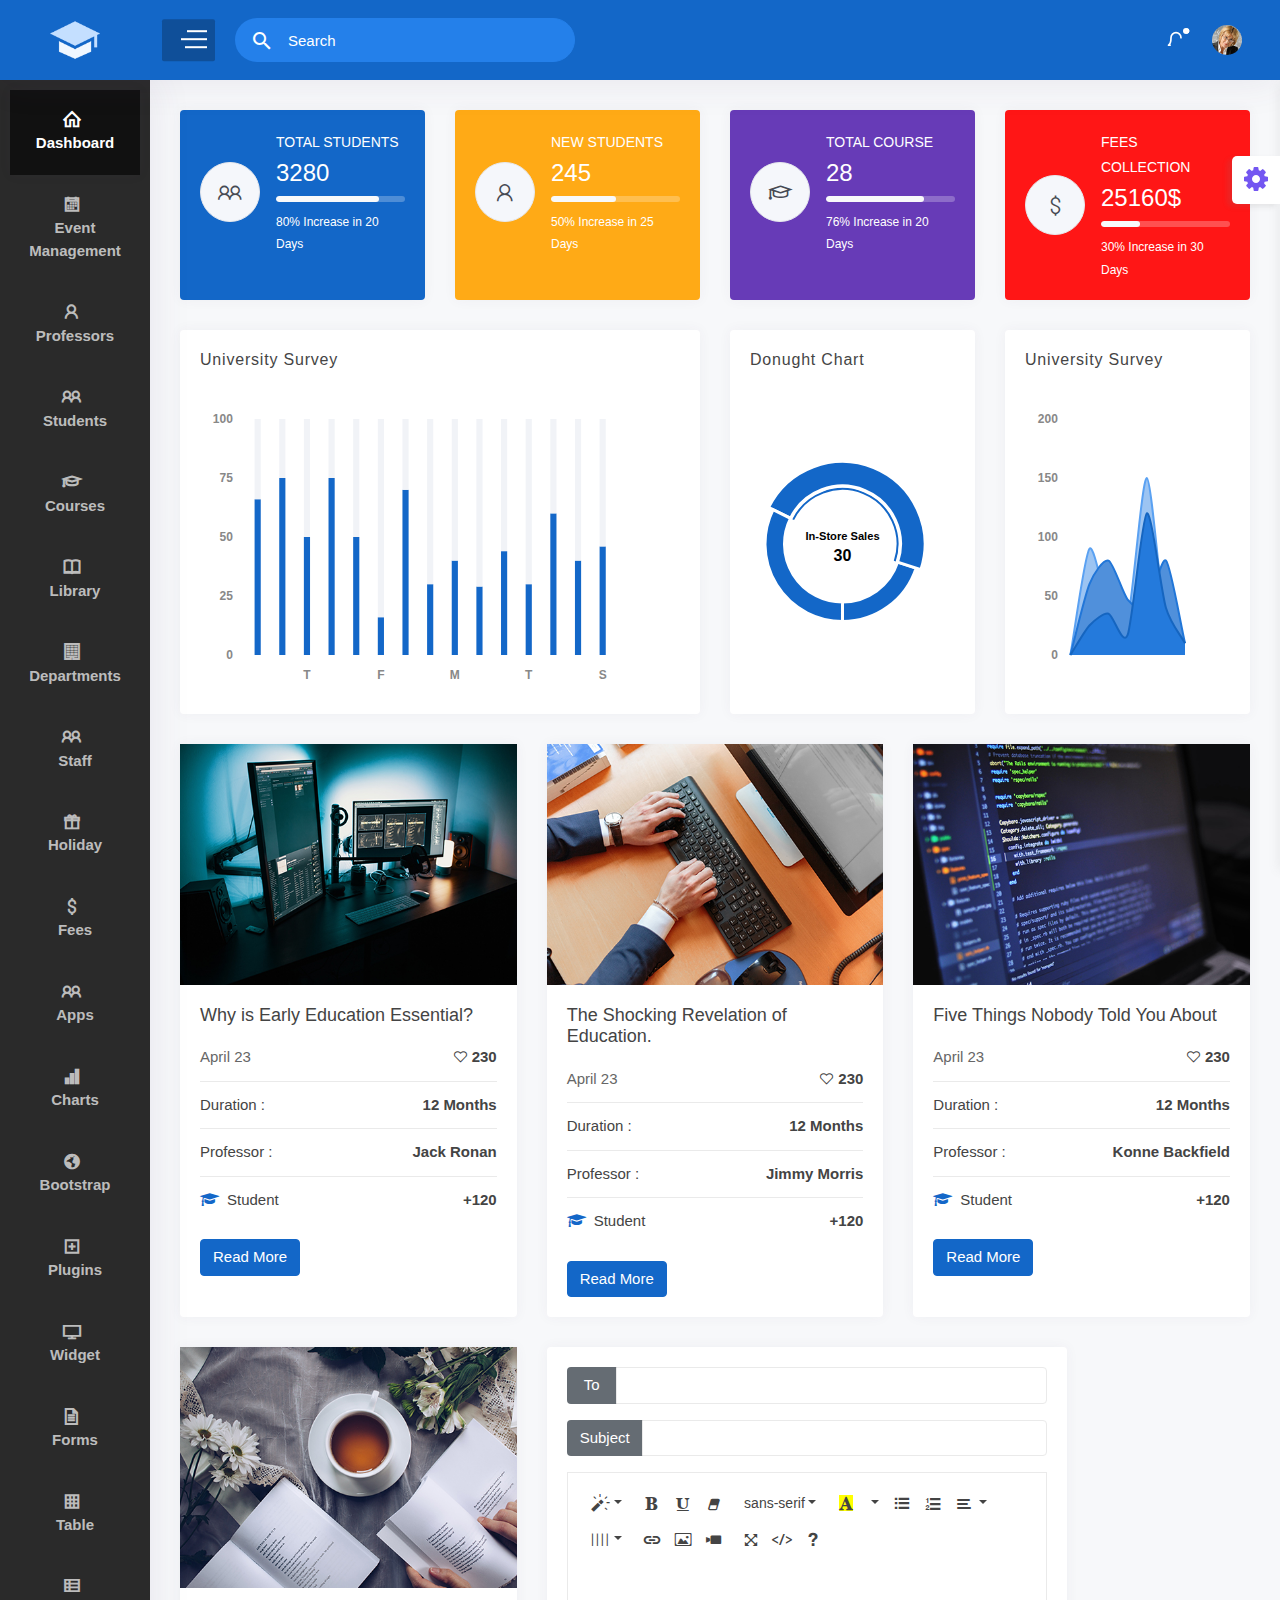
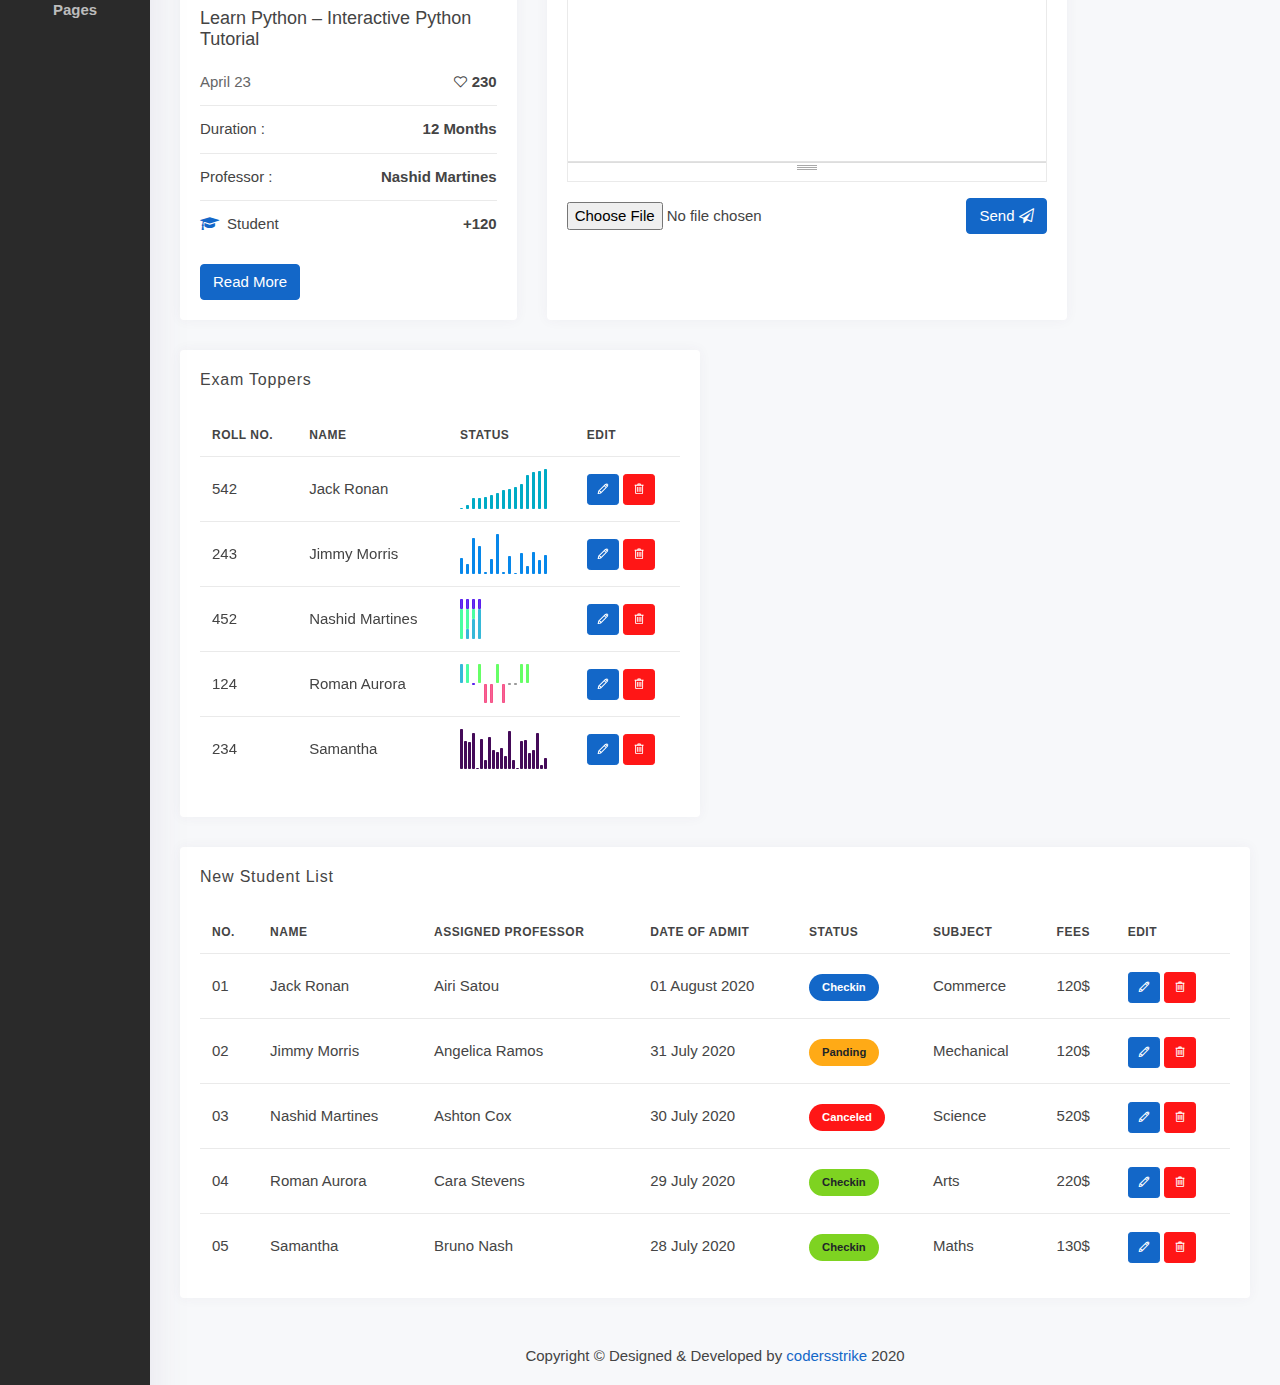
==== commit 00dd16c0: "test" ====
--- a/Interface/index.html
+++ b/Interface/index.html
@@ -1,29 +1,35 @@
 ﻿<!DOCTYPE html>
 <html lang="en">
-  <head>
-    <meta charset="utf-8" />
-    <meta http-equiv="X-UA-Compatible" content="IE=edge" />
-    <meta name="viewport" content="width=device-width,initial-scale=1" />
-    <title>Edumin - Bootstrap Admin Dashboard</title>
+
+<head>
+	
+	<meta charset="utf-8">
+    <meta http-equiv="X-UA-Compatible" content="IE=edge">
+    <meta name="viewport" content="width=device-width,initial-scale=1">
+    <title>Edumin - Bootstrap Admin Dashboard </title>
     <!-- Favicon icon -->
-    <link rel="icon" type="image/png" sizes="16x16" href="images/favicon.png" />
-    <link
-      rel="stylesheet"
-      href="vendor/bootstrap-select/dist/css/bootstrap-select.min.css"
-    />
-    <link rel="stylesheet" href="css/style.css" />
-    <link rel="stylesheet" href="css/skin.css" />
-  </head>
-  <body>
+    <link rel="icon" type="image/png" sizes="16x16" href="images/favicon.png">
+    <link rel="stylesheet" href="vendor/jqvmap/css/jqvmap.min.css">
+	<link rel="stylesheet" href="vendor/chartist/css/chartist.min.css">
+	<!-- Summernote -->
+    <link href="vendor/summernote/summernote.css" rel="stylesheet">
+	<link rel="stylesheet" href="vendor/bootstrap-select/dist/css/bootstrap-select.min.css">
+    <link rel="stylesheet" href="css/style.css">
+    <link rel="stylesheet" href="css/skin-3.css">
+
+</head>
+
+<body>
+
     <!--*******************
         Preloader start
     ********************-->
     <div id="preloader">
-      <div class="sk-three-bounce">
-        <div class="sk-child sk-bounce1"></div>
-        <div class="sk-child sk-bounce2"></div>
-        <div class="sk-child sk-bounce3"></div>
-      </div>
+        <div class="sk-three-bounce">
+            <div class="sk-child sk-bounce1"></div>
+            <div class="sk-child sk-bounce2"></div>
+            <div class="sk-child sk-bounce3"></div>
+        </div>
     </div>
     <!--*******************
         Preloader end
@@ -33,1299 +39,798 @@
         Main wrapper start
     ***********************************-->
     <div id="main-wrapper">
-      <!--**********************************
+
+        <!--**********************************
             Nav header start
         ***********************************-->
-      <div class="nav-header">
-        <a href="index.html" class="brand-logo">
-          <img class="logo-abbr" src="images/logo-white-2.png" alt="" />
-          <img class="logo-compact" src="images/logo-text-white.png" alt="" />
-          <img class="brand-title" src="images/logo-text-white.png" alt="" />
-        </a>
-
-        <div class="nav-control">
-          <div class="hamburger">
-            <span class="line"></span><span class="line"></span
-            ><span class="line"></span>
-          </div>
+        <div class="nav-header">
+            <a href="index.html" class="brand-logo">
+                <img class="logo-abbr" src="images/logo-white-3.png" alt="">
+                <img class="logo-compact" src="images/logo-text-white.png" alt="">
+                <img class="brand-title" src="images/logo-text-white.png" alt="">
+            </a>
+
+            <div class="nav-control">
+                <div class="hamburger">
+                    <span class="line"></span><span class="line"></span><span class="line"></span>
+                </div>
+            </div>
         </div>
-      </div>
-      <!--**********************************
+        <!--**********************************
             Nav header end
         ***********************************-->
 
-      <!--**********************************
+        <!--**********************************
             Header start
         ***********************************-->
-      <div class="header">
-        <div class="header-content">
-          <nav class="navbar navbar-expand">
-            <div class="collapse navbar-collapse justify-content-between">
-              <div class="header-left">
-                <div class="search_bar dropdown">
-                  <span
-                    class="search_icon p-3 c-pointer"
-                    data-toggle="dropdown"
-                  >
-                    <i class="mdi mdi-magnify"></i>
-                  </span>
-                  <div class="dropdown-menu p-0 m-0">
-                    <form>
-                      <input
-                        class="form-control"
-                        type="search"
-                        placeholder="Search"
-                        aria-label="Search"
-                      />
-                    </form>
-                  </div>
+        <div class="header">
+            <div class="header-content">
+                <nav class="navbar navbar-expand">
+                    <div class="collapse navbar-collapse justify-content-between">
+                        <div class="header-left">
+                            <div class="search_bar dropdown">
+                                <span class="search_icon p-3 c-pointer" data-toggle="dropdown">
+                                    <i class="mdi mdi-magnify"></i>
+                                </span>
+                                <div class="dropdown-menu p-0 m-0">
+                                    <form>
+                                        <input class="form-control" type="search" placeholder="Search" aria-label="Search">
+                                    </form>
+                                </div>
+                            </div>
+                        </div>
+
+                        <ul class="navbar-nav header-right">
+                            <li class="nav-item dropdown notification_dropdown">
+                                <a class="nav-link bell ai-icon" href="#" role="button" data-toggle="dropdown">
+                                    <svg id="icon-user" xmlns="http://www.w3.org/2000/svg" width="20" height="20" viewbox="0 0 24 24" fill="none" stroke="currentColor" stroke-width="2" stroke-linecap="round" stroke-linejoin="round" class="feather feather-bell">
+										<path d="M18 8A6 6 0 0 0 6 8c0 7-3 9-3 9h18s-3-2-3-9"></path>
+										<path d="M13.73 21a2 2 0 0 1-3.46 0"></path>
+									</svg>
+                                    <div class="pulse-css"></div>
+                                </a>
+                                <div class="dropdown-menu dropdown-menu-right">
+                                    <ul class="list-unstyled">
+                                        <li class="media dropdown-item">
+                                            <span class="success"><i class="ti-user"></i></span>
+                                            <div class="media-body">
+                                                <a href="#">
+                                                    <p><strong>Martin</strong> has added a <strong>customer</strong> Successfully
+                                                    </p>
+                                                </a>
+                                            </div>
+                                            <span class="notify-time">3:20 am</span>
+                                        </li>
+                                        <li class="media dropdown-item">
+                                            <span class="primary"><i class="ti-shopping-cart"></i></span>
+                                            <div class="media-body">
+                                                <a href="#">
+                                                    <p><strong>Jennifer</strong> purchased Light Dashboard 2.0.</p>
+                                                </a>
+                                            </div>
+                                            <span class="notify-time">3:20 am</span>
+                                        </li>
+                                        <li class="media dropdown-item">
+                                            <span class="danger"><i class="ti-bookmark"></i></span>
+                                            <div class="media-body">
+                                                <a href="#">
+                                                    <p><strong>Robin</strong> marked a <strong>ticket</strong> as unsolved.
+                                                    </p>
+                                                </a>
+                                            </div>
+                                            <span class="notify-time">3:20 am</span>
+                                        </li>
+                                        <li class="media dropdown-item">
+                                            <span class="primary"><i class="ti-heart"></i></span>
+                                            <div class="media-body">
+                                                <a href="#">
+                                                    <p><strong>David</strong> purchased Light Dashboard 1.0.</p>
+                                                </a>
+                                            </div>
+                                            <span class="notify-time">3:20 am</span>
+                                        </li>
+                                        <li class="media dropdown-item">
+                                            <span class="success"><i class="ti-image"></i></span>
+                                            <div class="media-body">
+                                                <a href="#">
+                                                    <p><strong> James.</strong> has added a<strong>customer</strong> Successfully
+                                                    </p>
+                                                </a>
+                                            </div>
+                                            <span class="notify-time">3:20 am</span>
+                                        </li>
+                                    </ul>
+                                    <a class="all-notification" href="#">See all notifications <i class="ti-arrow-right"></i></a>
+                                </div>
+                            </li>
+                            <li class="nav-item dropdown header-profile">
+                                <a class="nav-link" href="#" role="button" data-toggle="dropdown">
+                                    <img src="images/profile/education/pic1.jpg" width="20" alt="">
+                                </a>
+                                <div class="dropdown-menu dropdown-menu-right">
+                                    <a href="app-profile.html" class="dropdown-item ai-icon">
+                                        <svg id="icon-user1" xmlns="http://www.w3.org/2000/svg" width="18" height="18" viewbox="0 0 24 24" fill="none" stroke="currentColor" stroke-width="2" stroke-linecap="round" stroke-linejoin="round" class="feather feather-user"><path d="M20 21v-2a4 4 0 0 0-4-4H8a4 4 0 0 0-4 4v2"></path><circle cx="12" cy="7" r="4"></circle></svg>
+                                        <span class="ml-2">Profile </span>
+                                    </a>
+                                    <a href="email-inbox.html" class="dropdown-item ai-icon">
+                                        <svg id="icon-inbox" xmlns="http://www.w3.org/2000/svg" width="18" height="18" viewbox="0 0 24 24" fill="none" stroke="currentColor" stroke-width="2" stroke-linecap="round" stroke-linejoin="round" class="feather feather-mail"><path d="M4 4h16c1.1 0 2 .9 2 2v12c0 1.1-.9 2-2 2H4c-1.1 0-2-.9-2-2V6c0-1.1.9-2 2-2z"></path><polyline points="22,6 12,13 2,6"></polyline></svg>
+                                        <span class="ml-2">Inbox </span>
+                                    </a>
+                                    <a href="page-login.html" class="dropdown-item ai-icon">
+                                        <svg id="icon-logout" xmlns="http://www.w3.org/2000/svg" width="18" height="18" viewbox="0 0 24 24" fill="none" stroke="currentColor" stroke-width="2" stroke-linecap="round" stroke-linejoin="round" class="feather feather-log-out"><path d="M9 21H5a2 2 0 0 1-2-2V5a2 2 0 0 1 2-2h4"></path><polyline points="16 17 21 12 16 7"></polyline><line x1="21" y1="12" x2="9" y2="12"></line></svg>
+                                        <span class="ml-2">Logout </span>
+                                    </a>
+                                </div>
+                            </li>
+                        </ul>
+                    </div>
+                </nav>
+            </div>
+        </div>
+        <!--**********************************
+            Header end ti-comment-alt
+        ***********************************-->
+
+        <!--**********************************
+            Sidebar start
+        ***********************************-->
+        <div class="dlabnav">
+            <div class="dlabnav-scroll">
+                <ul class="metismenu" id="menu">
+                    <li class="nav-label first">Main Menu</li>
+                    <li><a class="has-arrow" href="javascript:void()" aria-expanded="false">
+							<i class="la la-home"></i>
+							<span class="nav-text">Dashboard</span>
+						</a>
+                        <ul aria-expanded="false">
+                            <li><a href="index.html">Dashboard 1</a></li>
+                            <li><a href="index-2.html">Dashboard 2</a></li>
+                            <li><a href="index-3.html">Dashboard 3</a></li>
+                        </ul>
+                    </li>
+					<li><a class="ai-icon" href="event-management.html" aria-expanded="false">
+							<i class="la la-calendar"></i>
+							<span class="nav-text">Event Management</span>
+						</a>
+                    </li>
+					<li><a class="has-arrow" href="javascript:void()" aria-expanded="false">
+							<i class="la la-user"></i>
+							<span class="nav-text">Professors</span>
+						</a>
+                        <ul aria-expanded="false">
+                            <li><a href="all-professors.html">All Professor</a></li>
+                            <li><a href="add-professor.html">Add Professor</a></li>
+                            <li><a href="edit-professor.html">Edit Professor</a></li>
+                            <li><a href="professor-profile.html">Professor Profile</a></li>
+                        </ul>
+                    </li>
+					<li><a class="has-arrow" href="javascript:void()" aria-expanded="false">
+							<i class="la la-users"></i>
+							<span class="nav-text">Students</span>
+						</a>
+                        <ul aria-expanded="false">
+                            <li><a href="all-students.html">All Students</a></li>
+                            <li><a href="add-student.html">Add Students</a></li>
+                            <li><a href="edit-student.html">Edit Students</a></li>
+                            <li><a href="about-student.html">About Students</a></li>
+                        </ul>
+                    </li>
+					<li><a class="has-arrow" href="javascript:void()" aria-expanded="false">
+							<i class="la la-graduation-cap"></i>
+							<span class="nav-text">Courses</span>
+						</a>
+                        <ul aria-expanded="false">
+                            <li><a href="all-courses.html">All Courses</a></li>
+                            <li><a href="add-courses.html">Add Courses</a></li>
+                            <li><a href="edit-courses.html">Edit Courses</a></li>
+                            <li><a href="about-courses.html">About Courses</a></li>
+                        </ul>
+                    </li>
+					<li><a class="has-arrow" href="javascript:void()" aria-expanded="false">
+							<i class="la la-book"></i>
+							<span class="nav-text">Library</span>
+						</a>
+                        <ul aria-expanded="false">
+                            <li><a href="all-library.html">All Library</a></li>
+                            <li><a href="add-library.html">Add Library</a></li>
+                            <li><a href="edit-library.html">Edit Library</a></li>
+                        </ul>
+                    </li>
+					<li><a class="has-arrow" href="javascript:void()" aria-expanded="false">
+							<i class="la la-building"></i>
+							<span class="nav-text">Departments</span>
+						</a>
+                        <ul aria-expanded="false">
+                            <li><a href="all-departments.html">All Departments</a></li>
+                            <li><a href="add-departments.html">Add Departments</a></li>
+                            <li><a href="edit-departments.html">Edit Departments</a></li>
+                        </ul>
+                    </li>
+					<li><a class="has-arrow" href="javascript:void()" aria-expanded="false">
+							<i class="la la-users"></i>
+							<span class="nav-text">Staff</span>
+						</a>
+                        <ul aria-expanded="false">
+                            <li><a href="all-staff.html">All Staff</a></li>
+                            <li><a href="add-staff.html">Add Staff</a></li>
+                            <li><a href="edit-staff.html">Edit Staff</a></li>
+                            <li><a href="staff-profile.html">Staff Profile</a></li>
+                        </ul>
+                    </li>
+					<li><a class="has-arrow" href="javascript:void()" aria-expanded="false">
+							<i class="la la-gift"></i>
+							<span class="nav-text">Holiday</span>
+						</a>
+                        <ul aria-expanded="false">
+                            <li><a href="all-holiday.html">All Holiday</a></li>
+                            <li><a href="add-holiday.html">Add Holiday</a></li>
+                            <li><a href="edit-holiday.html">Edit Holiday</a></li>
+                            <li><a href="holiday-calendar.html">Holiday Calendar</a></li>
+                        </ul>
+                    </li>
+					<li><a class="has-arrow" href="javascript:void()" aria-expanded="false">
+							<i class="la la-dollar"></i>
+							<span class="nav-text">Fees</span>
+						</a>
+                        <ul aria-expanded="false">
+                            <li><a href="fees-collection.html">Fees Collection</a></li>
+                            <li><a href="add-fees.html">Add Fees</a></li>
+                            <li><a href="fees-receipt.html">Fees Receipt</a></li>
+                        </ul>
+                    </li>					
+                    <li class="nav-label">Apps</li>
+                    <li><a class="has-arrow" href="javascript:void()" aria-expanded="false">
+							<i class="la la-users"></i>
+							<span class="nav-text">Apps</span>
+						</a>
+                        <ul aria-expanded="false">
+                            <li><a href="app-profile.html">Profile</a></li>
+                            <li><a class="has-arrow" href="javascript:void()" aria-expanded="false">Email</a>
+                                <ul aria-expanded="false">
+                                    <li><a href="email-compose.html">Compose</a></li>
+                                    <li><a href="email-inbox.html">Inbox</a></li>
+                                    <li><a href="email-read.html">Read</a></li>
+                                </ul>
+                            </li>
+                            <li><a href="app-calender.html">Calendar</a></li>
+							<li><a class="has-arrow" href="javascript:void()" aria-expanded="false">Shop</a>
+                                <ul aria-expanded="false">
+                                    <li><a href="ecom-product-grid.html">Product Grid</a></li>
+									<li><a href="ecom-product-list.html">Product List</a></li>
+									<li><a href="ecom-product-detail.html">Product Details</a></li>
+									<li><a href="ecom-product-order.html">Order</a></li>
+									<li><a href="ecom-checkout.html">Checkout</a></li>
+									<li><a href="ecom-invoice.html">Invoice</a></li>
+									<li><a href="ecom-customers.html">Customers</a></li>
+                                </ul>
+                            </li>
+                        </ul>
+                    </li>
+                    <li><a class="has-arrow ai-icon" href="javascript:void()" aria-expanded="false">
+							<i class="la la-signal"></i>
+							<span class="nav-text">Charts</span>
+						</a>
+                        <ul aria-expanded="false">
+                            <li><a href="chart-flot.html">Flot</a></li>
+                            <li><a href="chart-morris.html">Morris</a></li>
+                            <li><a href="chart-chartjs.html">Chartjs</a></li>
+                            <li><a href="chart-chartist.html">Chartist</a></li>
+                            <li><a href="chart-sparkline.html">Sparkline</a></li>
+                            <li><a href="chart-peity.html">Peity</a></li>
+                        </ul>
+                    </li>
+                    <li class="nav-label">Components</li>
+                    <li class="mega-menu mega-menu-xl"><a class="has-arrow ai-icon" href="javascript:void()" aria-expanded="false">
+							<i class="la la-globe"></i>
+							<span class="nav-text">Bootstrap</span>
+						</a>
+                        <ul aria-expanded="false">
+                            <li><a href="ui-accordion.html">Accordion</a></li>
+                            <li><a href="ui-alert.html">Alert</a></li>
+                            <li><a href="ui-badge.html">Badge</a></li>
+                            <li><a href="ui-button.html">Button</a></li>
+                            <li><a href="ui-modal.html">Modal</a></li>
+                            <li><a href="ui-button-group.html">Button Group</a></li>
+                            <li><a href="ui-list-group.html">List Group</a></li>
+                            <li><a href="ui-media-object.html">Media Object</a></li>
+                            <li><a href="ui-card.html">Cards</a></li>
+                            <li><a href="ui-carousel.html">Carousel</a></li>
+                            <li><a href="ui-dropdown.html">Dropdown</a></li>
+                            <li><a href="ui-popover.html">Popover</a></li>
+                            <li><a href="ui-progressbar.html">Progressbar</a></li>
+                            <li><a href="ui-tab.html">Tab</a></li>
+                            <li><a href="ui-typography.html">Typography</a></li>
+                            <li><a href="ui-pagination.html">Pagination</a></li>
+                            <li><a href="ui-grid.html">Grid</a></li>
+                        </ul>
+                    </li>
+                    <li><a class="has-arrow" href="javascript:void()" aria-expanded="false">
+							<i class="la la-plus-square-o"></i>
+							<span class="nav-text">Plugins</span>
+						</a>
+                        <ul aria-expanded="false">
+                            <li><a href="uc-select2.html">Select 2</a></li>
+                            <li><a href="uc-nestable.html">Nestedable</a></li>
+                            <li><a href="uc-noui-slider.html">Noui Slider</a></li>
+                            <li><a href="uc-sweetalert.html">Sweet Alert</a></li>
+                            <li><a href="uc-toastr.html">Toastr</a></li>
+                            <li><a href="map-jqvmap.html">Jqv Map</a></li>
+                        </ul>
+                    </li>
+                    <li><a href="widget-basic.html" aria-expanded="false">
+							<i class="la la-desktop"></i>
+							<span class="nav-text">Widget</span>
+						</a></li>
+                    <li class="nav-label">Forms</li>
+                    <li><a class="has-arrow" href="javascript:void()" aria-expanded="false">
+							<i class="la la-file-text"></i>
+							<span class="nav-text">Forms</span>
+						</a>
+                        <ul aria-expanded="false">
+                            <li><a href="form-element.html">Form Elements</a></li>
+                            <li><a href="form-wizard.html">Wizard</a></li>
+                            <li><a href="form-editor-summernote.html">Summernote</a></li>
+                            <li><a href="form-pickers.html">Pickers</a></li>
+                            <li><a href="form-validation-jquery.html">Jquery Validate</a></li>
+                        </ul>
+                    </li>
+                    <li class="nav-label">Table</li>
+                    <li><a class="has-arrow" href="javascript:void()" aria-expanded="false">
+							<i class="la la-table"></i>
+							<span class="nav-text">Table</span>
+						</a>
+                        <ul aria-expanded="false">
+                            <li><a href="table-bootstrap-basic.html">Bootstrap</a></li>
+                            <li><a href="table-datatable-basic.html">Datatable</a></li>
+                        </ul>
+                    </li>
+                    <li class="nav-label">Extra</li>
+                    <li><a class="has-arrow" href="javascript:void()" aria-expanded="false">
+							<i class="la la-th-list"></i>
+							<span class="nav-text">Pages</span>
+						</a>
+                        <ul aria-expanded="false">
+                            <li><a href="page-register.html">Register</a></li>
+                            <li><a href="page-login.html">Login</a></li>
+                            <li><a class="has-arrow" href="javascript:void()" aria-expanded="false">Error</a>
+                                <ul aria-expanded="false">
+                                    <li><a href="page-error-400.html">Error 400</a></li>
+                                    <li><a href="page-error-403.html">Error 403</a></li>
+                                    <li><a href="page-error-404.html">Error 404</a></li>
+                                    <li><a href="page-error-500.html">Error 500</a></li>
+                                    <li><a href="page-error-503.html">Error 503</a></li>
+                                </ul>
+                            </li>
+                            <li><a href="page-lock-screen.html">Lock Screen</a></li>
+                        </ul>
+                    </li>
+				</ul>
+            </div>
+        </div>
+        <!--**********************************
+            Sidebar end
+        ***********************************-->
+		
+        <!--**********************************
+            Content body start
+        ***********************************-->
+        <div class="content-body">
+            <!-- row -->
+            <div class="container-fluid">
+				    
+                <div class="row">
+					<div class="col-xl-3 col-xxl-3 col-sm-6">
+						<div class="widget-stat card bg-primary">
+							<div class="card-body">
+								<div class="media">
+									<span class="mr-3">
+										<i class="la la-users"></i>
+									</span>
+									<div class="media-body text-white">
+										<p class="mb-1">Total Students</p>
+										<h3 class="text-white">3280</h3>
+										<div class="progress mb-2 bg-white">
+                                            <div class="progress-bar progress-animated bg-light" style="width: 80%"></div>
+                                        </div>
+										<small>80% Increase in 20 Days</small>
+									</div>
+								</div>
+							</div>
+						</div>
+                    </div>
+					<div class="col-xl-3 col-xxl-3 col-sm-6">
+						<div class="widget-stat card bg-warning">
+							<div class="card-body">
+								<div class="media">
+									<span class="mr-3">
+										<i class="la la-user"></i>
+									</span>
+									<div class="media-body text-white">
+										<p class="mb-1">New Students</p>
+										<h3 class="text-white">245</h3>
+										<div class="progress mb-2 bg-white">
+                                            <div class="progress-bar progress-animated bg-light" style="width: 50%"></div>
+                                        </div>
+										<small>50% Increase in 25 Days</small>
+									</div>
+								</div>
+							</div>
+						</div>
+                    </div>
+					<div class="col-xl-3 col-xxl-3 col-sm-6">
+						<div class="widget-stat card bg-secondary">
+							<div class="card-body">
+								<div class="media">
+									<span class="mr-3">
+										<i class="la la-graduation-cap"></i>
+									</span>
+									<div class="media-body text-white">
+										<p class="mb-1">Total Course</p>
+										<h3 class="text-white">28</h3>
+										<div class="progress mb-2 bg-white">
+                                            <div class="progress-bar progress-animated bg-light" style="width: 76%"></div>
+                                        </div>
+										<small>76% Increase in 20 Days</small>
+									</div>
+								</div>
+							</div>
+						</div>
+                    </div>
+					<div class="col-xl-3 col-xxl-3 col-sm-6">
+						<div class="widget-stat card bg-danger">
+							<div class="card-body">
+								<div class="media">
+									<span class="mr-3">
+										<i class="la la-dollar"></i>
+									</span>
+									<div class="media-body text-white">
+										<p class="mb-1">Fees Collection</p>
+										<h3 class="text-white">25160$</h3>
+										<div class="progress mb-2 bg-white">
+                                            <div class="progress-bar progress-animated bg-light" style="width: 30%"></div>
+                                        </div>
+										<small>30% Increase in 30 Days</small>
+									</div>
+								</div>
+							</div>
+						</div>
+                    </div>
+					<div class="col-xl-6 col-xxl-6 col-lg-12 col-sm-12">
+						<div class="card">
+							<div class="card-header">
+								<h3 class="card-title">University Survey</h3>
+							</div>
+							<div class="card-body">
+								<div id="morris_bar_stalked" class="morris_chart_height" style="height: 300px !important;"></div>
+							</div>
+						</div>
+					</div>
+					<div class="col-xl-3 col-xxl-3 col-sm-6">
+						<div class="card">
+							<div class="card-header">
+								<h3 class="card-title">Donught Chart</h3>
+							</div>
+							<div class="card-body">
+								<div id="morris_donught_2" class="morris_chart_height" style="height: 300px !important;"></div>
+							</div>
+						</div>
+					</div>
+					<div class="col-xl-3 col-xxl-3 col-sm-6">
+						<div class="card">
+							<div class="card-header">
+								<h3 class="card-title">University Survey</h3>
+							</div>
+							<div class="card-body">
+								<div id="morris_area" class="morris_chart_height" style="height: 300px !important;"></div>
+							</div>
+						</div>
+					</div>
+					<div class="col-xl-3 col-xxl-4 col-lg-6 col-md-6">
+						<div class="card">
+							<img class="img-fluid" src="images/courses/pic1.jpg" alt="">
+							<div class="card-body">
+								<h4><a href="about-courses.html">Why is Early Education Essential?</a></h4>
+								<ul class="list-group mb-3 list-group-flush">
+									<li class="list-group-item px-0 border-top-0 d-flex justify-content-between"><span class="mb-0 text-muted">April 23</span>
+										<a href="javascript:void(0);"><i class="la la-heart-o mr-1"></i><strong>230</strong></a></li>
+									<li class="list-group-item px-0 d-flex justify-content-between">
+										<span class="mb-0">Duration :</span><strong>12 Months</strong></li>
+									<li class="list-group-item px-0 d-flex justify-content-between">
+										<span class="mb-0">Professor :</span><strong>Jack Ronan</strong></li>
+									<li class="list-group-item px-0 d-flex justify-content-between">
+										<span><i class="fa fa-graduation-cap text-primary mr-2"></i>Student</span><strong>+120</strong></li>
+								</ul>
+								<a href="about-courses.html" class="btn btn-primary">Read More</a>
+							</div>
+						</div>
+					</div>
+					<div class="col-xl-3 col-xxl-4 col-lg-6 col-md-6">
+						<div class="card">
+							<img class="img-fluid" src="images/courses/pic2.jpg" alt="">
+							<div class="card-body">
+								<h4><a href="about-courses.html">The Shocking Revelation of Education.</a></h4>
+								<ul class="list-group mb-3 list-group-flush">
+									<li class="list-group-item px-0 border-top-0 d-flex justify-content-between"><span class="mb-0 text-muted">April 23</span>
+										<a href="javascript:void(0);"><i class="la la-heart-o mr-1"></i><strong>230</strong></a></li>
+									<li class="list-group-item px-0 d-flex justify-content-between">
+										<span class="mb-0">Duration :</span><strong>12 Months</strong></li>
+									<li class="list-group-item px-0 d-flex justify-content-between">
+										<span class="mb-0">Professor :</span><strong>Jimmy Morris</strong></li>
+									<li class="list-group-item px-0 d-flex justify-content-between">
+										<span><i class="fa fa-graduation-cap text-primary mr-2"></i>Student</span><strong>+120</strong></li>
+								</ul>
+								<a href="about-courses.html" class="btn btn-primary">Read More</a>
+							</div>
+						</div>
+					</div>
+					<div class="col-xl-3 col-xxl-4 col-lg-6 col-md-6">
+						<div class="card">
+							<img class="img-fluid" src="images/courses/pic3.jpg" alt="">
+							<div class="card-body">
+								<h4><a href="about-courses.html">Five Things Nobody Told You About</a></h4>
+								<ul class="list-group mb-3 list-group-flush">
+									<li class="list-group-item px-0 border-top-0 d-flex justify-content-between"><span class="mb-0 text-muted">April 23</span>
+										<a href="javascript:void(0);"><i class="la la-heart-o mr-1"></i><strong>230</strong></a></li>
+									<li class="list-group-item px-0 d-flex justify-content-between">
+										<span class="mb-0">Duration :</span><strong>12 Months</strong></li>
+									<li class="list-group-item px-0 d-flex justify-content-between">
+										<span class="mb-0">Professor :</span><strong>Konne Backfield</strong></li>
+									<li class="list-group-item px-0 d-flex justify-content-between">
+										<span><i class="fa fa-graduation-cap text-primary mr-2"></i>Student</span><strong>+120</strong></li>
+								</ul>
+								<a href="about-courses.html" class="btn btn-primary">Read More</a>
+							</div>
+						</div>
+					</div>
+					<div class="col-xl-3 col-xxl-4 col-lg-6 col-md-6">
+						<div class="card">
+							<img class="img-fluid" src="images/courses/pic4.jpg" alt="">
+							<div class="card-body">
+								<h4><a href="about-courses.html">Learn Python – Interactive Python Tutorial</a></h4>
+								<ul class="list-group mb-3 list-group-flush">
+									<li class="list-group-item px-0 border-top-0 d-flex justify-content-between"><span class="mb-0 text-muted">April 23</span>
+										<a href="javascript:void(0);"><i class="la la-heart-o mr-1"></i><strong>230</strong></a></li>
+									<li class="list-group-item px-0 d-flex justify-content-between">
+										<span class="mb-0">Duration :</span><strong>12 Months</strong></li>
+									<li class="list-group-item px-0 d-flex justify-content-between">
+										<span class="mb-0">Professor :</span><strong>Nashid Martines</strong></li>
+									<li class="list-group-item px-0 d-flex justify-content-between">
+										<span><i class="fa fa-graduation-cap text-primary mr-2"></i>Student</span><strong>+120</strong></li>
+								</ul>
+								<a href="about-courses.html" class="btn btn-primary">Read More</a>
+							</div>
+						</div>
+					</div>
+					
+					<div class="col-xl-6 col-xxl-6 col-lg-6 col-md-12 col-sm-12">
+						<div class="card">
+                            <div class="card-body">
+								<form action="#" method="post">
+									<div class="form-group">
+										<div class="input-group">
+											<div class="input-group-prepend">
+												<span class="input-group-text">To</span>
+											</div>
+											<input type="text" class="form-control">
+										</div>
+									</div>
+									<div class="form-group">
+										<div class="input-group">
+											<div class="input-group-prepend">
+												<span class="input-group-text">Subject</span>
+											</div>
+											<input type="text" class="form-control">
+										</div>
+									</div>
+									<div class="form-group">
+										<div class="summernote"></div>
+									</div>
+									<div class="row align-items-center">
+										<div class="col-lg-6">
+											<div class="fallback w-100">
+												<input type="file" class="dropify" data-default-file="">
+											</div>
+										</div>
+										<div class="col-lg-6">
+											<button type="button" class="btn btn-primary float-right">
+												Send <i class="fa fa-paper-plane-o"></i>
+											</button>									
+										</div>
+									</div>
+								</form>
+							</div>
+						</div>
+					</div>
+					<div class="col-xl-6 col-xxl-6 col-lg-6 col-md-12 col-sm-12">
+						<div class="card">
+                            <div class="card-header">
+                                <h4 class="card-title">Exam Toppers</h4>
+                            </div>
+                            <div class="card-body">
+                                <div class="table-responsive">
+                                    <table class="table verticle-middle">
+                                        <thead>
+                                            <tr>
+                                                <th scope="col">Roll No.</th>
+                                                <th scope="col">Name</th>
+                                                <th scope="col">Status</th>
+                                                <th scope="col">Edit</th>
+                                            </tr>
+                                        </thead>
+                                        <tbody>
+                                            <tr>
+                                                <td>542</td>
+												<td>Jack Ronan</td>
+                                                <td><span id="widget_sparklinedash"><canvas></canvas></span></td>
+                                                <td>
+                                                    <a href="javascript:void(0);" class="btn btn-sm btn-primary"><i class="la la-pencil"></i></a>
+                                                    <a href="javascript:void(0);" class="btn btn-sm btn-danger"><i class="la la-trash-o"></i></a>
+                                                </td>
+                                            </tr>
+                                            <tr>
+                                                <td>243 </td>
+                                                <td>Jimmy Morris</td>
+                                                <td><div class="ico-sparkline"><div id="widget_spark-bar"></div></div></td>
+												<td>
+                                                    <a href="javascript:void(0);" class="btn btn-sm btn-primary"><i class="la la-pencil"></i></a>
+                                                    <a href="javascript:void(0);" class="btn btn-sm btn-danger"><i class="la la-trash-o"></i></a>
+                                                </td>
+                                            </tr>
+                                            <tr>
+                                                <td>452 </td>
+                                                <td>Nashid Martines</td>
+                                                <td><div class="ico-sparkline"><div id="widget_StackedBarChart"></div></div></td>
+												<td>
+                                                    <a href="javascript:void(0);" class="btn btn-sm btn-primary"><i class="la la-pencil"></i></a>
+                                                    <a href="javascript:void(0);" class="btn btn-sm btn-danger"><i class="la la-trash-o"></i></a>
+                                                </td>
+                                            </tr>
+                                            <tr>
+                                                <td>124</td>
+                                                <td>Roman Aurora</td>
+                                                <td> <div class="ico-sparkline"> <div id="widget_tristate"></div></div></td>
+												<td>
+                                                    <a href="javascript:void(0);" class="btn btn-sm btn-primary"><i class="la la-pencil"></i></a>
+                                                    <a href="javascript:void(0);" class="btn btn-sm btn-danger"><i class="la la-trash-o"></i></a>
+                                                </td>
+                                            </tr>
+                                            <tr>
+                                                <td>234</td>
+                                                <td>Samantha</td>
+                                                <td> <div class="ico-sparkline"> <div id="widget_composite-bar"></div> </div> </td>
+												<td>
+                                                    <a href="javascript:void(0);" class="btn btn-sm btn-primary"><i class="la la-pencil"></i></a>
+                                                    <a href="javascript:void(0);" class="btn btn-sm btn-danger"><i class="la la-trash-o"></i></a>
+                                                </td>
+                                            </tr>
+                                        </tbody>
+                                    </table>
+                                </div>
+                            </div>
+                        </div>
+					</div>
+					<div class="col-xl-12 col-xxl-12 col-lg-12 col-md-12 col-sm-12">
+                        <div class="card">
+                            <div class="card-header">
+                                <h4 class="card-title">New Student List</h4>
+                            </div>
+                            <div class="card-body">
+                                <div class="table-responsive recentOrderTable">
+                                    <table class="table verticle-middle table-responsive-md">
+                                        <thead>
+                                            <tr>
+                                                <th scope="col">No.</th>
+                                                <th scope="col">Name</th>
+                                                <th scope="col">Assigned Professor</th>
+                                                <th scope="col">Date Of Admit</th>
+                                                <th scope="col">Status</th>
+                                                <th scope="col">Subject</th>
+                                                <th scope="col">Fees</th>
+                                                <th scope="col">Edit</th>
+                                            </tr>
+                                        </thead>
+                                        <tbody>
+                                            <tr>
+                                                <td>01</td>
+												<td>Jack Ronan</td>
+                                                <td>Airi Satou</td>
+                                                <td>01 August 2020</td>
+                                                <td><span class="badge badge-rounded badge-primary">Checkin</span></td>
+                                                <td>Commerce</td>
+                                                <td>120$</td>
+                                                <td>
+                                                    <a href="edit-student.html" class="btn btn-sm btn-primary"><i class="la la-pencil"></i></a>
+                                                    <a href="javascript:void(0);" class="btn btn-sm btn-danger"><i class="la la-trash-o"></i></a>
+                                                </td>
+                                            </tr>
+                                            <tr>
+                                                <td>02 </td>
+                                                <td>Jimmy Morris</td>
+                                                <td>Angelica Ramos</td>
+												<td>31 July 2020</td>
+                                                <td><span class="badge badge-rounded badge-warning">Panding</span></td>
+                                                <td>Mechanical</td>
+                                                <td>120$</td>
+                                                <td>
+                                                    <a href="edit-student.html" class="btn btn-sm btn-primary"><i class="la la-pencil"></i></a>
+                                                    <a href="javascript:void(0);" class="btn btn-sm btn-danger"><i class="la la-trash-o"></i></a>
+                                                </td>
+                                            </tr>
+                                            <tr>
+                                                <td>03 </td>
+                                                <td>Nashid Martines</td>
+                                                <td>Ashton Cox</td>
+												<td>30 July 2020</td>
+                                                <td><span class="badge badge-rounded badge-danger">Canceled</span></td>
+                                                <td>Science</td>
+                                                <td>520$</td>
+                                                <td>
+                                                    <a href="edit-student.html" class="btn btn-sm btn-primary"><i class="la la-pencil"></i></a>
+                                                    <a href="javascript:void(0);" class="btn btn-sm btn-danger"><i class="la la-trash-o"></i></a>
+                                                </td>
+                                            </tr>
+                                            <tr>
+                                                <td>04</td>
+                                                <td>Roman Aurora</td>
+                                                <td>Cara Stevens</td>
+												<td>29 July 2020</td>
+                                                <td><span class="badge badge-rounded badge-success">Checkin</span></td>
+                                                <td>Arts</td>
+                                                <td>220$</td>
+                                                <td>
+                                                    <a href="edit-student.html" class="btn btn-sm btn-primary"><i class="la la-pencil"></i></a>
+                                                    <a href="javascript:void(0);" class="btn btn-sm btn-danger"><i class="la la-trash-o"></i></a>
+                                                </td>
+                                            </tr>
+                                            <tr>
+                                                <td>05</td>
+                                                <td>Samantha</td>
+                                                <td>Bruno Nash </td>
+												<td>28 July 2020</td>
+                                                <td><span class="badge badge-rounded badge-success">Checkin</span></td>
+                                                <td>Maths</td>
+                                                <td>130$</td>
+                                                <td>
+                                                    <a href="edit-student.html" class="btn btn-sm btn-primary"><i class="la la-pencil"></i></a>
+                                                    <a href="javascript:void(0);" class="btn btn-sm btn-danger"><i class="la la-trash-o"></i></a>
+                                                </td>
+                                            </tr>
+                                        </tbody>
+                                    </table>
+                                </div>
+                            </div>
+                        </div>
+                    </div>
                 </div>
-              </div>
-
-              <ul class="navbar-nav header-right">
-                <li class="nav-item dropdown notification_dropdown">
-                  <a
-                    class="nav-link bell ai-icon"
-                    href="#"
-                    role="button"
-                    data-toggle="dropdown"
-                  >
-                    <svg
-                      id="icon-user"
-                      xmlns="http://www.w3.org/2000/svg"
-                      width="20"
-                      height="20"
-                      viewbox="0 0 24 24"
-                      fill="none"
-                      stroke="currentColor"
-                      stroke-width="2"
-                      stroke-linecap="round"
-                      stroke-linejoin="round"
-                      class="feather feather-bell"
-                    >
-                      <path
-                        d="M18 8A6 6 0 0 0 6 8c0 7-3 9-3 9h18s-3-2-3-9"
-                      ></path>
-                      <path d="M13.73 21a2 2 0 0 1-3.46 0"></path>
-                    </svg>
-                    <div class="pulse-css"></div>
-                  </a>
-                  <div class="dropdown-menu dropdown-menu-right">
-                    <ul class="list-unstyled">
-                      <li class="media dropdown-item">
-                        <span class="success"><i class="ti-user"></i></span>
-                        <div class="media-body">
-                          <a href="#">
-                            <p>
-                              <strong>Martin</strong> has added a
-                              <strong>customer</strong> Successfully
-                            </p>
-                          </a>
-                        </div>
-                        <span class="notify-time">3:20 am</span>
-                      </li>
-                      <li class="media dropdown-item">
-                        <span class="primary"
-                          ><i class="ti-shopping-cart"></i
-                        ></span>
-                        <div class="media-body">
-                          <a href="#">
-                            <p>
-                              <strong>Jennifer</strong> purchased Light
-                              Dashboard 2.0.
-                            </p>
-                          </a>
-                        </div>
-                        <span class="notify-time">3:20 am</span>
-                      </li>
-                      <li class="media dropdown-item">
-                        <span class="danger"><i class="ti-bookmark"></i></span>
-                        <div class="media-body">
-                          <a href="#">
-                            <p>
-                              <strong>Robin</strong> marked a
-                              <strong>ticket</strong> as unsolved.
-                            </p>
-                          </a>
-                        </div>
-                        <span class="notify-time">3:20 am</span>
-                      </li>
-                      <li class="media dropdown-item">
-                        <span class="primary"><i class="ti-heart"></i></span>
-                        <div class="media-body">
-                          <a href="#">
-                            <p>
-                              <strong>David</strong> purchased Light Dashboard
-                              1.0.
-                            </p>
-                          </a>
-                        </div>
-                        <span class="notify-time">3:20 am</span>
-                      </li>
-                      <li class="media dropdown-item">
-                        <span class="success"><i class="ti-image"></i></span>
-                        <div class="media-body">
-                          <a href="#">
-                            <p>
-                              <strong> James.</strong> has added a<strong
-                                >customer</strong
-                              >
-                              Successfully
-                            </p>
-                          </a>
-                        </div>
-                        <span class="notify-time">3:20 am</span>
-                      </li>
-                    </ul>
-                    <a class="all-notification" href="#"
-                      >See all notifications <i class="ti-arrow-right"></i
-                    ></a>
-                  </div>
-                </li>
-                <li class="nav-item dropdown header-profile">
-                  <a
-                    class="nav-link"
-                    href="#"
-                    role="button"
-                    data-toggle="dropdown"
-                  >
-                    <img
-                      src="images/profile/education/pic1.jpg"
-                      width="20"
-                      alt=""
-                    />
-                  </a>
-                  <div class="dropdown-menu dropdown-menu-right">
-                    <a href="app-profile.html" class="dropdown-item ai-icon">
-                      <svg
-                        id="icon-user1"
-                        xmlns="http://www.w3.org/2000/svg"
-                        width="18"
-                        height="18"
-                        viewbox="0 0 24 24"
-                        fill="none"
-                        stroke="currentColor"
-                        stroke-width="2"
-                        stroke-linecap="round"
-                        stroke-linejoin="round"
-                        class="feather feather-user"
-                      >
-                        <path
-                          d="M20 21v-2a4 4 0 0 0-4-4H8a4 4 0 0 0-4 4v2"
-                        ></path>
-                        <circle cx="12" cy="7" r="4"></circle>
-                      </svg>
-                      <span class="ml-2">Profile </span>
-                    </a>
-                    <a href="email-inbox.html" class="dropdown-item ai-icon">
-                      <svg
-                        id="icon-inbox"
-                        xmlns="http://www.w3.org/2000/svg"
-                        width="18"
-                        height="18"
-                        viewbox="0 0 24 24"
-                        fill="none"
-                        stroke="currentColor"
-                        stroke-width="2"
-                        stroke-linecap="round"
-                        stroke-linejoin="round"
-                        class="feather feather-mail"
-                      >
-                        <path
-                          d="M4 4h16c1.1 0 2 .9 2 2v12c0 1.1-.9 2-2 2H4c-1.1 0-2-.9-2-2V6c0-1.1.9-2 2-2z"
-                        ></path>
-                        <polyline points="22,6 12,13 2,6"></polyline>
-                      </svg>
-                      <span class="ml-2">Inbox </span>
-                    </a>
-                    <a href="page-login.html" class="dropdown-item ai-icon">
-                      <svg
-                        id="icon-logout"
-                        xmlns="http://www.w3.org/2000/svg"
-                        width="18"
-                        height="18"
-                        viewbox="0 0 24 24"
-                        fill="none"
-                        stroke="currentColor"
-                        stroke-width="2"
-                        stroke-linecap="round"
-                        stroke-linejoin="round"
-                        class="feather feather-log-out"
-                      >
-                        <path
-                          d="M9 21H5a2 2 0 0 1-2-2V5a2 2 0 0 1 2-2h4"
-                        ></path>
-                        <polyline points="16 17 21 12 16 7"></polyline>
-                        <line x1="21" y1="12" x2="9" y2="12"></line>
-                      </svg>
-                      <span class="ml-2">Logout </span>
-                    </a>
-                  </div>
-                </li>
-              </ul>
+				
             </div>
-          </nav>
         </div>
-      </div>
-      <!--**********************************
-            Header end ti-comment-alt
-        ***********************************-->
-
-      <!--**********************************
-            Sidebar start
-        ***********************************-->
-      <div class="dlabnav">
-        <div class="dlabnav-scroll">
-          <ul class="metismenu" id="menu">
-            <li class="nav-label first">Main Menu</li>
-            <li>
-              <a href="index.html" aria-expanded="false">
-                <i class="la la-home"></i>
-                <span class="nav-text">Dashboard</span>
-              </a>
-            </li>
-            <li>
-              <a href="all-students.html" aria-expanded="false">
-                <i class="la la-users"></i>
-                <span class="nav-text">Students</span>
-              </a>
-            </li>
-            <li>
-              <a
-                class="has-arrow"
-                href="javascript:void()"
-                aria-expanded="false"
-              >
-                <i class="la la-graduation-cap"></i>
-                <span class="nav-text">Courses</span>
-              </a>
-              <ul aria-expanded="false">
-                <li><a href="all-courses.html">All Courses</a></li>
-                <li><a href="add-courses.html">Add Courses</a></li>
-                <li><a href="edit-courses.html">Edit Courses</a></li>
-                <li><a href="about-courses.html">About Courses</a></li>
-              </ul>
-            </li>
-            <li>
-              <a
-                class="has-arrow"
-                href="javascript:void()"
-                aria-expanded="false"
-              >
-                <i class="la la-graduation-cap"></i>
-                <span class="nav-text">Quizzes</span>
-              </a>
-              <ul aria-expanded="false">
-                <li><a href="all-quizzes.php">All Quizzes</a></li>
-                <li><a href="add-quizzes.php">Add Quizzes</a></li>
-                <li><a href="edit-quizzes.php">Edit Quizzes</a></li>
-                <li><a href="delete-quizzes.php">Delete Quizzes</a></li>
-              </ul>
-            </li>
-            <li>
-              <a
-                class="has-arrow"
-                href="javascript:void()"
-                aria-expanded="false"
-              >
-                <i class="la la-th-list"></i>
-                <span class="nav-text">Pages</span>
-              </a>
-              <ul aria-expanded="false">
-                <li><a href="page-register.html">Register</a></li>
-                <li><a href="page-login.html">Login</a></li>
-                <li>
-                  <a
-                    class="has-arrow"
-                    href="javascript:void()"
-                    aria-expanded="false"
-                    >Error</a
-                  >
-                  <ul aria-expanded="false">
-                    <li><a href="page-error-400.html">Error 400</a></li>
-                    <li><a href="page-error-403.html">Error 403</a></li>
-                    <li><a href="page-error-404.html">Error 404</a></li>
-                    <li><a href="page-error-500.html">Error 500</a></li>
-                    <li><a href="page-error-503.html">Error 503</a></li>
-                  </ul>
-                </li>
-                <li><a href="page-lock-screen.html">Lock Screen</a></li>
-              </ul>
-            </li>
-          </ul>
+        <!--**********************************
+            Content body end
+        ***********************************-->
+
+
+        <!--**********************************
+            Footer start
+        ***********************************-->
+        <div class="footer">
+            <div class="copyright">
+                <p>Copyright © Designed &amp; Developed by <a href="../index.htm" target="_blank">codersstrike</a> 2020</p>
+            </div>
         </div>
-      </div>
-      <!--**********************************
-            Sidebar end
-        ***********************************-->
-
-      <!--**********************************
-            Content body start
-        ***********************************-->
-      <div class="content-body">
-        <!-- row -->
-        <div class="container-fluid">
-          <div class="row">
-            <div class="col-xl-6 col-xxl-6 col-sm-12">
-              <div class="row">
-                <div class="col-xl-6 col-xxl-6 col-sm-6">
-                  <div class="widget-stat card">
-                    <div class="card-body">
-                      <h4 class="card-title">Total Students</h4>
-                      <h3>3280</h3>
-                      <div class="progress mb-2">
-                        <div
-                          class="progress-bar progress-animated bg-primary"
-                          style="width: 80%"
-                        ></div>
-                      </div>
-                      <small>80% Increase in 20 Days</small>
-                    </div>
-                  </div>
-                </div>
-                <div class="col-xl-6 col-xxl-6 col-sm-6">
-                  <div class="widget-stat card">
-                    <div class="card-body">
-                      <h4 class="card-title">New Students</h4>
-                      <h3>245</h3>
-                      <div class="progress mb-2">
-                        <div
-                          class="progress-bar progress-animated bg-warning"
-                          style="width: 50%"
-                        ></div>
-                      </div>
-                      <small>50% Increase in 25 Days</small>
-                    </div>
-                  </div>
-                </div>
-                <div class="col-xl-6 col-xxl-6 col-sm-6">
-                  <div class="widget-stat card">
-                    <div class="card-body">
-                      <h4 class="card-title">Total Course</h4>
-                      <h3>28</h3>
-                      <div class="progress mb-2">
-                        <div
-                          class="progress-bar progress-animated bg-red"
-                          style="width: 76%"
-                        ></div>
-                      </div>
-                      <small>76% Increase in 20 Days</small>
-                    </div>
-                  </div>
-                </div>
-                <div class="col-xl-6 col-xxl-6 col-sm-6">
-                  <div class="widget-stat card">
-                    <div class="card-body">
-                      <h4 class="card-title">Fees Collection</h4>
-                      <h3>25160$</h3>
-                      <div class="progress mb-2">
-                        <div
-                          class="progress-bar progress-animated bg-success"
-                          style="width: 30%"
-                        ></div>
-                      </div>
-                      <small>30% Increase in 30 Days</small>
-                    </div>
-                  </div>
-                </div>
-              </div>
-            </div>
-            <div class="col-xl-6 col-xxl-6 col-sm-12">
-              <div class="card">
-                <div class="card-header">
-                  <h3 class="card-title">Income/Expense Report</h3>
-                </div>
-                <div class="card-body">
-                  <div id="morris_bar_2" class="morris_chart_height"></div>
-                </div>
-              </div>
-            </div>
-            <div class="col-xl-4 col-lg-4 col-xxl-4 col-md-12">
-              <div class="card">
-                <div class="card-header">
-                  <h4 class="card-title">Professors List</h4>
-                </div>
-                <div class="card-body">
-                  <div class="media mb-3 align-items-center border-bottom pb-3">
-                    <img
-                      class="mr-3 rounded-circle"
-                      alt="image"
-                      width="50"
-                      src="images/profile/education/pic1.jpg"
-                    />
-                    <div class="media-body">
-                      <h5 class="mb-0 text-pale-sky">
-                        Theodore Handle
-                        <small class="text-muted">( B.Com )</small>
-                      </h5>
-                      <small class="text-primary mb-0">Available</small>
-                    </div>
-                  </div>
-                  <div class="media mb-3 align-items-center border-bottom pb-3">
-                    <img
-                      class="mr-3 rounded-circle"
-                      alt="image"
-                      width="50"
-                      src="images/profile/education/pic2.jpg"
-                    />
-                    <div class="media-body">
-                      <h5 class="mb-0 text-pale-sky">
-                        Bess Willis <small class="text-muted">( M.Com )</small>
-                      </h5>
-                      <small class="text-danger mb-0">Not Available</small>
-                    </div>
-                  </div>
-                  <div class="media mb-3 align-items-center border-bottom pb-3">
-                    <img
-                      class="mr-3 rounded-circle"
-                      alt="image"
-                      width="50"
-                      src="images/profile/education/pic3.jpg"
-                    />
-                    <div class="media-body">
-                      <h5 class="mb-0 text-pale-sky">
-                        James Jones <small class="text-muted">( M.Tach )</small>
-                      </h5>
-                      <small class="text-primary mb-0">Available</small>
-                    </div>
-                  </div>
-                  <div class="media mb-3 align-items-center border-bottom pb-3">
-                    <img
-                      class="mr-3 rounded-circle"
-                      alt="image"
-                      width="50"
-                      src="images/profile/education/pic4.jpg"
-                    />
-                    <div class="media-body">
-                      <h5 class="mb-0 text-pale-sky">
-                        Smith Watson
-                        <small class="text-muted">( B.Tach )</small>
-                      </h5>
-                      <small class="text-danger mb-0">Not Available</small>
-                    </div>
-                  </div>
-                  <div class="media mb-2 align-items-center border-bottom pb-3">
-                    <img
-                      class="mr-3 rounded-circle"
-                      alt="image"
-                      width="50"
-                      src="images/profile/education/pic5.jpg"
-                    />
-                    <div class="media-body">
-                      <h5 class="mb-0 text-pale-sky">
-                        Morese Sharpe
-                        <small class="text-muted">( B.A, M.A )</small>
-                      </h5>
-                      <small class="text-primary mb-0">Available</small>
-                    </div>
-                  </div>
-                  <div class="text-center pt-3">
-                    <a
-                      href="javascript:void(0);"
-                      class="btn btn-primary btn-rounded btn px-5 btn-lg"
-                      >View All</a
-                    >
-                  </div>
-                </div>
-              </div>
-            </div>
-
-            <div class="col-xl-8 col-lg-8 col-xxl-8 col-md-12">
-              <div class="card">
-                <div class="card-header">
-                  <h4 class="card-title">Student List</h4>
-                </div>
-                <div class="card-body">
-                  <div class="table-responsive recentOrderTable">
-                    <table class="table verticle-middle table-responsive-md">
-                      <thead>
-                        <tr>
-                          <th scope="col">
-                            <div class="custom-control custom-checkbox">
-                              <input
-                                type="checkbox"
-                                class="custom-control-input"
-                                id="checkAll"
-                              />
-                              <label
-                                class="custom-control-label"
-                                for="checkAll"
-                              ></label>
-                            </div>
-                          </th>
-                          <th scope="col">Student Name</th>
-                          <th scope="col">Assigned Coach</th>
-                          <th scope="col">Date</th>
-                          <th scope="col">Time</th>
-                          <th scope="col">Actions</th>
-                        </tr>
-                      </thead>
-                      <tbody>
-                        <tr>
-                          <td>
-                            <div class="custom-control custom-checkbox">
-                              <input
-                                type="checkbox"
-                                class="custom-control-input"
-                                id="checkbox2"
-                              />
-                              <label
-                                class="custom-control-label"
-                                for="checkbox2"
-                              ></label>
-                            </div>
-                          </td>
-                          <td>Angelica Ramos</td>
-                          <td>Ashton Cox</td>
-                          <td>12 August 2020</td>
-                          <td>10:15</td>
-                          <td>
-                            <div class="dropdown custom-dropdown mb-0">
-                              <div data-toggle="dropdown">
-                                <i class="fa fa-ellipsis-v"></i>
-                              </div>
-                              <div class="dropdown-menu dropdown-menu-right">
-                                <a
-                                  class="dropdown-item"
-                                  href="javascript:void(0);"
-                                  >Accept</a
-                                >
-                                <a
-                                  class="dropdown-item"
-                                  href="javascript:void(0);"
-                                  >Details</a
-                                >
-                                <a
-                                  class="dropdown-item text-danger"
-                                  href="javascript:void(0);"
-                                  >Cancel</a
-                                >
-                              </div>
-                            </div>
-                          </td>
-                        </tr>
-                        <tr>
-                          <td>
-                            <div class="custom-control custom-checkbox">
-                              <input
-                                type="checkbox"
-                                class="custom-control-input"
-                                id="checkbox3"
-                              />
-                              <label
-                                class="custom-control-label"
-                                for="checkbox3"
-                              ></label>
-                            </div>
-                          </td>
-                          <td>Bradley Greer</td>
-                          <td>Brenden Wagner</td>
-                          <td>11 July 2020</td>
-                          <td>10:00</td>
-                          <td>
-                            <div class="dropdown custom-dropdown mb-0">
-                              <div data-toggle="dropdown">
-                                <i class="fa fa-ellipsis-v"></i>
-                              </div>
-                              <div class="dropdown-menu dropdown-menu-right">
-                                <a
-                                  class="dropdown-item"
-                                  href="javascript:void(0);"
-                                  >Accept</a
-                                >
-                                <a
-                                  class="dropdown-item"
-                                  href="javascript:void(0);"
-                                  >Details</a
-                                >
-                                <a
-                                  class="dropdown-item text-danger"
-                                  href="javascript:void(0);"
-                                  >Cancel</a
-                                >
-                              </div>
-                            </div>
-                          </td>
-                        </tr>
-                        <tr>
-                          <td>
-                            <div class="custom-control custom-checkbox">
-                              <input
-                                type="checkbox"
-                                class="custom-control-input"
-                                id="checkbox4"
-                              />
-                              <label
-                                class="custom-control-label"
-                                for="checkbox4"
-                              ></label>
-                            </div>
-                          </td>
-                          <td>Cedric Kelly</td>
-                          <td>Brielle Williamson</td>
-                          <td>10 May 2020</td>
-                          <td>09:45</td>
-                          <td>
-                            <div class="dropdown custom-dropdown mb-0">
-                              <div data-toggle="dropdown">
-                                <i class="fa fa-ellipsis-v"></i>
-                              </div>
-                              <div class="dropdown-menu dropdown-menu-right">
-                                <a
-                                  class="dropdown-item"
-                                  href="javascript:void(0);"
-                                  >Accept</a
-                                >
-                                <a
-                                  class="dropdown-item"
-                                  href="javascript:void(0);"
-                                  >Details</a
-                                >
-                                <a
-                                  class="dropdown-item text-danger"
-                                  href="javascript:void(0);"
-                                  >Cancel</a
-                                >
-                              </div>
-                            </div>
-                          </td>
-                        </tr>
-                        <tr>
-                          <td>
-                            <div class="custom-control custom-checkbox">
-                              <input
-                                type="checkbox"
-                                class="custom-control-input"
-                                id="checkbox5"
-                              />
-                              <label
-                                class="custom-control-label"
-                                for="checkbox5"
-                              ></label>
-                            </div>
-                          </td>
-                          <td>Caesar Vance</td>
-                          <td>Herrod Chandler</td>
-                          <td>09 April 2020</td>
-                          <td>09:30</td>
-                          <td>
-                            <div class="dropdown custom-dropdown mb-0">
-                              <div data-toggle="dropdown">
-                                <i class="fa fa-ellipsis-v"></i>
-                              </div>
-                              <div class="dropdown-menu dropdown-menu-right">
-                                <a
-                                  class="dropdown-item"
-                                  href="javascript:void(0);"
-                                  >Accept</a
-                                >
-                                <a
-                                  class="dropdown-item"
-                                  href="javascript:void(0);"
-                                  >Details</a
-                                >
-                                <a
-                                  class="dropdown-item text-danger"
-                                  href="javascript:void(0);"
-                                  >Cancel</a
-                                >
-                              </div>
-                            </div>
-                          </td>
-                        </tr>
-                        <tr>
-                          <td>
-                            <div class="custom-control custom-checkbox">
-                              <input
-                                type="checkbox"
-                                class="custom-control-input"
-                                id="checkbox6"
-                              />
-                              <label
-                                class="custom-control-label"
-                                for="checkbox6"
-                              ></label>
-                            </div>
-                          </td>
-                          <td>Rhona Davidson</td>
-                          <td>Sonya Frost</td>
-                          <td>08 March 2020</td>
-                          <td>09:15</td>
-                          <td>
-                            <div class="dropdown custom-dropdown mb-0">
-                              <div data-toggle="dropdown">
-                                <i class="fa fa-ellipsis-v"></i>
-                              </div>
-                              <div class="dropdown-menu dropdown-menu-right">
-                                <a
-                                  class="dropdown-item"
-                                  href="javascript:void(0);"
-                                  >Accept</a
-                                >
-                                <a
-                                  class="dropdown-item"
-                                  href="javascript:void(0);"
-                                  >Details</a
-                                >
-                                <a
-                                  class="dropdown-item text-danger"
-                                  href="javascript:void(0);"
-                                  >Cancel</a
-                                >
-                              </div>
-                            </div>
-                          </td>
-                        </tr>
-                        <tr>
-                          <td>
-                            <div class="custom-control custom-checkbox">
-                              <input
-                                type="checkbox"
-                                class="custom-control-input"
-                                id="checkbox7"
-                              />
-                              <label
-                                class="custom-control-label"
-                                for="checkbox7"
-                              ></label>
-                            </div>
-                          </td>
-                          <td>Bradley Greer</td>
-                          <td>Brenden Wagner</td>
-                          <td>11 July 2020</td>
-                          <td>10:00</td>
-                          <td>
-                            <div class="dropdown custom-dropdown mb-0">
-                              <div data-toggle="dropdown">
-                                <i class="fa fa-ellipsis-v"></i>
-                              </div>
-                              <div class="dropdown-menu dropdown-menu-right">
-                                <a
-                                  class="dropdown-item"
-                                  href="javascript:void(0);"
-                                  >Accept</a
-                                >
-                                <a
-                                  class="dropdown-item"
-                                  href="javascript:void(0);"
-                                  >Details</a
-                                >
-                                <a
-                                  class="dropdown-item text-danger"
-                                  href="javascript:void(0);"
-                                  >Cancel</a
-                                >
-                              </div>
-                            </div>
-                          </td>
-                        </tr>
-                      </tbody>
-                    </table>
-                  </div>
-                </div>
-              </div>
-            </div>
-            <div class="col-xl-4 col-lg-4 col-xxl-4 col-md-12">
-              <div class="card">
-                <div class="card-header">
-                  <h4 class="card-title">Gold medal</h4>
-                  <small class="text-success"
-                    ><i class="fa fa-caret-up"></i> 20% High then last
-                    mont</small
-                  >
-                </div>
-                <div class="card-body pb-0">
-                  <div class="row mt-2">
-                    <div class="col">
-                      <h6 class="font-weight-normal">Overall Growth</h6>
-                      <strong>82.24%</strong>
-                    </div>
-                    <div class="col">
-                      <h6 class="font-weight-normal">Montly</h6>
-                      <strong>12.24 %</strong>
-                    </div>
-                    <div class="col">
-                      <h6 class="font-weight-normal">Day</h6>
-                      <strong>42.24%</strong>
-                    </div>
-                  </div>
-                </div>
-                <div class="chart-wrapper">
-                  <span class="peity-line" data-width="100%"
-                    >6,5,8,4,3,8,4,3,6,5,9,5,8,3,4,8,9,8,5,7</span
-                  >
-                </div>
-              </div>
-            </div>
-            <div class="col-xl-4 col-lg-4 col-xxl-4 col-md-6">
-              <div class="card">
-                <div class="card-header">
-                  <h4 class="card-title">Silver medal</h4>
-                  <small class="text-success"
-                    ><i class="fa fa-caret-up"></i> 20% High then last
-                    mont</small
-                  >
-                </div>
-                <div class="card-body pb-0">
-                  <div class="row mt-2">
-                    <div class="col">
-                      <h6 class="font-weight-normal">Overall Growth</h6>
-                      <strong>82.24%</strong>
-                    </div>
-                    <div class="col">
-                      <h6 class="font-weight-normal">Montly</h6>
-                      <strong>12.24 %</strong>
-                    </div>
-                    <div class="col">
-                      <h6 class="font-weight-normal">Day</h6>
-                      <strong>42.24%</strong>
-                    </div>
-                  </div>
-                </div>
-                <div class="chart-wrapper">
-                  <span class="peity-line-2" data-width="100%"
-                    >9,3,7,8,6,7,3,3,7,4,6,8,3,4,7,3,4,7,8,5</span
-                  >
-                </div>
-              </div>
-            </div>
-            <div class="col-xl-4 col-lg-4 col-xxl-4 col-md-6">
-              <div class="card">
-                <div class="card-header">
-                  <h4 class="card-title">Bronze medal</h4>
-                  <small class="text-success"
-                    ><i class="fa fa-caret-up"></i> 20% High then last
-                    mont</small
-                  >
-                </div>
-                <div class="card-body pb-0">
-                  <div class="row mt-2">
-                    <div class="col">
-                      <h6 class="font-weight-normal">Overall Growth</h6>
-                      <strong>82.24%</strong>
-                    </div>
-                    <div class="col">
-                      <h6 class="font-weight-normal">Montly</h6>
-                      <strong>12.24 %</strong>
-                    </div>
-                    <div class="col">
-                      <h6 class="font-weight-normal">Day</h6>
-                      <strong>42.24%</strong>
-                    </div>
-                  </div>
-                </div>
-                <div class="chart-wrapper">
-                  <span class="peity-line-3" data-width="100%"
-                    >3,8,3,7,8,6,3,4,7,3,7,9,6,3,7,6,7,3,4,2</span
-                  >
-                </div>
-              </div>
-            </div>
-            <div class="col-xl-12 col-lg-12 col-xxl-12 col-md-12">
-              <div class="card profile-tab">
-                <div class="card-header">
-                  <h4 class="card-title">Salary Status</h4>
-                </div>
-                <div class="card-body custom-tab-1">
-                  <ul class="nav nav-tabs mb-3">
-                    <li class="nav-item">
-                      <a
-                        href="#my-posts"
-                        data-toggle="tab"
-                        class="nav-link pb-2 active show"
-                        >Professors</a
-                      >
-                    </li>
-                    <li class="nav-item">
-                      <a
-                        href="#about-me"
-                        data-toggle="tab"
-                        class="nav-link pb-2"
-                        >Librarian</a
-                      >
-                    </li>
-                    <li class="nav-item">
-                      <a
-                        href="#profile-settings"
-                        data-toggle="tab"
-                        class="nav-link pb-2"
-                        >Other</a
-                      >
-                    </li>
-                  </ul>
-                  <div class="tab-content">
-                    <div id="my-posts" class="tab-pane fade active show">
-                      <div class="table-responsive">
-                        <table class="table table-responsive-md">
-                          <thead>
-                            <tr>
-                              <th scope="col">#</th>
-                              <th scope="col">Name</th>
-                              <th scope="col">Status</th>
-                              <th scope="col">Date</th>
-                              <th scope="col">Ammount</th>
-                              <th scope="col">Transaction ID</th>
-                            </tr>
-                          </thead>
-                          <tbody>
-                            <tr>
-                              <td>
-                                <img
-                                  src="images/profile/education/pic1.jpg"
-                                  class="rounded-circle"
-                                  width="35"
-                                  alt=""
-                                />
-                              </td>
-                              <td>Angelica Ramos</td>
-                              <td>
-                                <span class="badge badge-rounded badge-success"
-                                  >Paid</span
-                                >
-                              </td>
-                              <td>12 August 2020</td>
-                              <td>$100</td>
-                              <td>#42317</td>
-                            </tr>
-                            <tr>
-                              <td>
-                                <img
-                                  src="images/profile/education/pic2.jpg"
-                                  class="rounded-circle"
-                                  width="35"
-                                  alt=""
-                                />
-                              </td>
-                              <td>Bradley Greer</td>
-                              <td>
-                                <span class="badge badge-rounded badge-danger"
-                                  >Unpaid</span
-                                >
-                              </td>
-                              <td>11 July 2020</td>
-                              <td>$200</td>
-                              <td>#54682</td>
-                            </tr>
-                            <tr>
-                              <td>
-                                <img
-                                  src="images/profile/education/pic3.jpg"
-                                  class="rounded-circle"
-                                  width="35"
-                                  alt=""
-                                />
-                              </td>
-                              <td>Cedric Kelly</td>
-                              <td>
-                                <span class="badge badge-rounded badge-warning"
-                                  >Pending</span
-                                >
-                              </td>
-                              <td>10 May 2020</td>
-                              <td>$400</td>
-                              <td>#57894</td>
-                            </tr>
-                            <tr>
-                              <td>
-                                <img
-                                  src="images/profile/education/pic4.jpg"
-                                  class="rounded-circle"
-                                  width="35"
-                                  alt=""
-                                />
-                              </td>
-                              <td>Caesar Vance</td>
-                              <td>
-                                <span class="badge badge-rounded badge-danger"
-                                  >Unpaid</span
-                                >
-                              </td>
-                              <td>09 April 2020</td>
-                              <td>$300</td>
-                              <td>#57864</td>
-                            </tr>
-                            <tr>
-                              <td>
-                                <img
-                                  src="images/profile/education/pic5.jpg"
-                                  class="rounded-circle"
-                                  width="35"
-                                  alt=""
-                                />
-                              </td>
-                              <td>Rhona Davidson</td>
-                              <td>
-                                <span class="badge badge-rounded badge-warning"
-                                  >Pending</span
-                                >
-                              </td>
-                              <td>08 March 2020</td>
-                              <td>$500</td>
-                              <td>#56387</td>
-                            </tr>
-                          </tbody>
-                        </table>
-                      </div>
-                    </div>
-                    <div id="about-me" class="tab-pane fade">
-                      <div class="table-responsive">
-                        <table class="table table-responsive-md">
-                          <thead>
-                            <tr>
-                              <th scope="col">#</th>
-                              <th scope="col">Name</th>
-                              <th scope="col">Status</th>
-                              <th scope="col">Date</th>
-                              <th scope="col">Ammount</th>
-                              <th scope="col">Transaction ID</th>
-                            </tr>
-                          </thead>
-                          <tbody>
-                            <tr>
-                              <td>
-                                <img
-                                  src="images/profile/education/pic6.jpg"
-                                  class="rounded-circle"
-                                  width="35"
-                                  alt=""
-                                />
-                              </td>
-                              <td>Angelica Ramos</td>
-                              <td>
-                                <span class="badge badge-rounded badge-success"
-                                  >Paid</span
-                                >
-                              </td>
-                              <td>12 August 2020</td>
-                              <td>$100</td>
-                              <td>#42317</td>
-                            </tr>
-                            <tr>
-                              <td>
-                                <img
-                                  src="images/profile/education/pic7.jpg"
-                                  class="rounded-circle"
-                                  width="35"
-                                  alt=""
-                                />
-                              </td>
-                              <td>Bradley Greer</td>
-                              <td>
-                                <span class="badge badge-rounded badge-danger"
-                                  >Unpaid</span
-                                >
-                              </td>
-                              <td>11 July 2020</td>
-                              <td>$200</td>
-                              <td>#54682</td>
-                            </tr>
-                            <tr>
-                              <td>
-                                <img
-                                  src="images/profile/education/pic8.jpg"
-                                  class="rounded-circle"
-                                  width="35"
-                                  alt=""
-                                />
-                              </td>
-                              <td>Cedric Kelly</td>
-                              <td>
-                                <span class="badge badge-rounded badge-warning"
-                                  >Pending</span
-                                >
-                              </td>
-                              <td>10 May 2020</td>
-                              <td>$400</td>
-                              <td>#57894</td>
-                            </tr>
-                            <tr>
-                              <td>
-                                <img
-                                  src="images/profile/education/pic10.jpg"
-                                  class="rounded-circle"
-                                  width="35"
-                                  alt=""
-                                />
-                              </td>
-                              <td>Caesar Vance</td>
-                              <td>
-                                <span class="badge badge-rounded badge-danger"
-                                  >Unpaid</span
-                                >
-                              </td>
-                              <td>09 April 2020</td>
-                              <td>$300</td>
-                              <td>#57864</td>
-                            </tr>
-                            <tr>
-                              <td>
-                                <img
-                                  src="images/profile/education/pic9.jpg"
-                                  class="rounded-circle"
-                                  width="35"
-                                  alt=""
-                                />
-                              </td>
-                              <td>Rhona Davidson</td>
-                              <td>
-                                <span class="badge badge-rounded badge-warning"
-                                  >Pending</span
-                                >
-                              </td>
-                              <td>08 March 2020</td>
-                              <td>$500</td>
-                              <td>#56387</td>
-                            </tr>
-                          </tbody>
-                        </table>
-                      </div>
-                    </div>
-                    <div id="profile-settings" class="tab-pane fade">
-                      <div class="table-responsive">
-                        <table class="table table-responsive-md">
-                          <thead>
-                            <tr>
-                              <th scope="col">#</th>
-                              <th scope="col">Name</th>
-                              <th scope="col">Status</th>
-                              <th scope="col">Date</th>
-                              <th scope="col">Ammount</th>
-                              <th scope="col">Transaction ID</th>
-                            </tr>
-                          </thead>
-                          <tbody>
-                            <tr>
-                              <td>
-                                <img
-                                  src="images/profile/education/pic5.jpg"
-                                  class="rounded-circle"
-                                  width="35"
-                                  alt=""
-                                />
-                              </td>
-                              <td>Angelica Ramos</td>
-                              <td>
-                                <span class="badge badge-rounded badge-success"
-                                  >Paid</span
-                                >
-                              </td>
-                              <td>12 August 2020</td>
-                              <td>$100</td>
-                              <td>#42317</td>
-                            </tr>
-                            <tr>
-                              <td>
-                                <img
-                                  src="images/profile/education/pic8.jpg"
-                                  class="rounded-circle"
-                                  width="35"
-                                  alt=""
-                                />
-                              </td>
-                              <td>Bradley Greer</td>
-                              <td>
-                                <span class="badge badge-rounded badge-danger"
-                                  >Unpaid</span
-                                >
-                              </td>
-                              <td>11 July 2020</td>
-                              <td>$200</td>
-                              <td>#54682</td>
-                            </tr>
-                            <tr>
-                              <td>
-                                <img
-                                  src="images/profile/education/pic6.jpg"
-                                  class="rounded-circle"
-                                  width="35"
-                                  alt=""
-                                />
-                              </td>
-                              <td>Cedric Kelly</td>
-                              <td>
-                                <span class="badge badge-rounded badge-warning"
-                                  >Pending</span
-                                >
-                              </td>
-                              <td>10 May 2020</td>
-                              <td>$400</td>
-                              <td>#57894</td>
-                            </tr>
-                            <tr>
-                              <td>
-                                <img
-                                  src="images/profile/education/pic2.jpg"
-                                  class="rounded-circle"
-                                  width="35"
-                                  alt=""
-                                />
-                              </td>
-                              <td>Caesar Vance</td>
-                              <td>
-                                <span class="badge badge-rounded badge-danger"
-                                  >Unpaid</span
-                                >
-                              </td>
-                              <td>09 April 2020</td>
-                              <td>$300</td>
-                              <td>#57864</td>
-                            </tr>
-                            <tr>
-                              <td>
-                                <img
-                                  src="images/profile/education/pic7.jpg"
-                                  class="rounded-circle"
-                                  width="35"
-                                  alt=""
-                                />
-                              </td>
-                              <td>Rhona Davidson</td>
-                              <td>
-                                <span class="badge badge-rounded badge-warning"
-                                  >Pending</span
-                                >
-                              </td>
-                              <td>08 March 2020</td>
-                              <td>$500</td>
-                              <td>#56387</td>
-                            </tr>
-                          </tbody>
-                        </table>
-                      </div>
-                    </div>
-                  </div>
-                </div>
-              </div>
-            </div>
-          </div>
-        </div>
-      </div>
-      <!--**********************************
-            Content body end
-        ***********************************-->
-
-      <!--**********************************
-            Footer start
-        ***********************************-->
-      <div class="footer">
-        <div class="copyright">
-          <p>
-            Copyright © Designed &amp; Developed by
-            <a href="../index.htm" target="_blank">DexignLab</a> 2020
-          </p>
-        </div>
-      </div>
-      <!--**********************************
+        <!--**********************************
             Footer end
         ***********************************-->
 
-      <!--**********************************
+		<!--**********************************
            Support ticket button start
         ***********************************-->
 
-      <!--**********************************
+        <!--**********************************
            Support ticket button end
         ***********************************-->
+
+
     </div>
     <!--**********************************
         Main wrapper end
@@ -1336,22 +841,33 @@
     ***********************************-->
     <!-- Required vendors -->
     <script src="vendor/global/global.min.js"></script>
-    <script src="vendor/bootstrap-select/dist/js/bootstrap-select.min.js"></script>
+	<script src="vendor/bootstrap-select/dist/js/bootstrap-select.min.js"></script>
     <script src="js/custom.min.js"></script>
-
-    <!-- Chart Morris plugin files -->
+    <script src="js/dlabnav-init.js"></script>	
+	
+	<!-- Chart sparkline plugin files -->
+    <script src="vendor/jquery-sparkline/jquery.sparkline.min.js"></script>
+	<script src="js/plugins-init/sparkline-init.js"></script>
+	
+	<!-- Chart Morris plugin files -->
     <script src="vendor/raphael/raphael.min.js"></script>
-    <script src="vendor/morris/morris.min.js"></script>
-
-    <!-- Chart piety plugin files -->
-    <script src="vendor/peity/jquery.peity.min.js"></script>
-
-    <!-- Demo scripts -->
-    <script src="js/dashboard/dashboard-2.js"></script>
-
-    <!-- Svganimation scripts -->
+    <script src="vendor/morris/morris.min.js"></script> 
+	
+    <!-- Init file -->
+    <script src="js/plugins-init/widgets-script-init.js"></script>
+	
+	<!-- Demo scripts -->
+    <script src="js/dashboard/dashboard.js"></script>
+	
+	<!-- Summernote -->
+    <script src="vendor/summernote/js/summernote.min.js"></script>
+    <!-- Summernote init -->
+    <script src="js/plugins-init/summernote-init.js"></script>
+	
+	<!-- Svganimation scripts -->
     <script src="vendor/svganimation/vivus.min.js"></script>
     <script src="vendor/svganimation/svg.animation.js"></script>
     <script src="js/styleSwitcher.js"></script>
-  </body>
-</html>
+		
+</body>
+</html>--- a/Interface/vendor/jqvmap/css/jqvmap.min.css
+++ b/Interface/vendor/jqvmap/css/jqvmap.min.css
@@ -0,0 +1 @@
+.jqvmap-label,.jqvmap-pin{pointer-events:none}.jqvmap-label{position:absolute;display:none;-webkit-border-radius:3px;-moz-border-radius:3px;border-radius:3px;background:#292929;color:#fff;font-family:sans-serif,Verdana;font-size:smaller;padding:3px}.jqvmap-zoomin,.jqvmap-zoomout{position:absolute;left:10px;-webkit-border-radius:3px;-moz-border-radius:3px;border-radius:3px;background:#000;padding:3px;color:#fff;width:10px;height:10px;cursor:pointer;line-height:10px;text-align:center}.jqvmap-zoomin{top:10px}.jqvmap-zoomout{top:30px}.jqvmap-region{cursor:pointer}.jqvmap-ajax_response{width:100%;height:500px}
--- a/Interface/vendor/chartist/css/chartist.min.css
+++ b/Interface/vendor/chartist/css/chartist.min.css
@@ -0,0 +1 @@
+.ct-double-octave:after,.ct-major-eleventh:after,.ct-major-second:after,.ct-major-seventh:after,.ct-major-sixth:after,.ct-major-tenth:after,.ct-major-third:after,.ct-major-twelfth:after,.ct-minor-second:after,.ct-minor-seventh:after,.ct-minor-sixth:after,.ct-minor-third:after,.ct-octave:after,.ct-perfect-fifth:after,.ct-perfect-fourth:after,.ct-square:after{content:"";clear:both}.ct-label{fill:rgba(0,0,0,.4);color:rgba(0,0,0,.4);font-size:.75rem;line-height:1}.ct-grid-background,.ct-line{fill:none}.ct-chart-bar .ct-label,.ct-chart-line .ct-label{display:block;display:-webkit-box;display:-moz-box;display:-ms-flexbox;display:-webkit-flex;display:flex}.ct-chart-donut .ct-label,.ct-chart-pie .ct-label{dominant-baseline:central}.ct-label.ct-horizontal.ct-start{-webkit-box-align:flex-end;-webkit-align-items:flex-end;-ms-flex-align:flex-end;align-items:flex-end;-webkit-box-pack:flex-start;-webkit-justify-content:flex-start;-ms-flex-pack:flex-start;justify-content:flex-start;text-align:left;text-anchor:start}.ct-label.ct-horizontal.ct-end{-webkit-box-align:flex-start;-webkit-align-items:flex-start;-ms-flex-align:flex-start;align-items:flex-start;-webkit-box-pack:flex-start;-webkit-justify-content:flex-start;-ms-flex-pack:flex-start;justify-content:flex-start;text-align:left;text-anchor:start}.ct-label.ct-vertical.ct-start{-webkit-box-align:flex-end;-webkit-align-items:flex-end;-ms-flex-align:flex-end;align-items:flex-end;-webkit-box-pack:flex-end;-webkit-justify-content:flex-end;-ms-flex-pack:flex-end;justify-content:flex-end;text-align:right;text-anchor:end}.ct-label.ct-vertical.ct-end{-webkit-box-align:flex-end;-webkit-align-items:flex-end;-ms-flex-align:flex-end;align-items:flex-end;-webkit-box-pack:flex-start;-webkit-justify-content:flex-start;-ms-flex-pack:flex-start;justify-content:flex-start;text-align:left;text-anchor:start}.ct-chart-bar .ct-label.ct-horizontal.ct-start{-webkit-box-align:flex-end;-webkit-align-items:flex-end;-ms-flex-align:flex-end;align-items:flex-end;-webkit-box-pack:center;-webkit-justify-content:center;-ms-flex-pack:center;justify-content:center;text-align:center;text-anchor:start}.ct-chart-bar .ct-label.ct-horizontal.ct-end{-webkit-box-align:flex-start;-webkit-align-items:flex-start;-ms-flex-align:flex-start;align-items:flex-start;-webkit-box-pack:center;-webkit-justify-content:center;-ms-flex-pack:center;justify-content:center;text-align:center;text-anchor:start}.ct-chart-bar.ct-horizontal-bars .ct-label.ct-horizontal.ct-start{-webkit-box-align:flex-end;-webkit-align-items:flex-end;-ms-flex-align:flex-end;align-items:flex-end;-webkit-box-pack:flex-start;-webkit-justify-content:flex-start;-ms-flex-pack:flex-start;justify-content:flex-start;text-align:left;text-anchor:start}.ct-chart-bar.ct-horizontal-bars .ct-label.ct-horizontal.ct-end{-webkit-box-align:flex-start;-webkit-align-items:flex-start;-ms-flex-align:flex-start;align-items:flex-start;-webkit-box-pack:flex-start;-webkit-justify-content:flex-start;-ms-flex-pack:flex-start;justify-content:flex-start;text-align:left;text-anchor:start}.ct-chart-bar.ct-horizontal-bars .ct-label.ct-vertical.ct-start{-webkit-box-align:center;-webkit-align-items:center;-ms-flex-align:center;align-items:center;-webkit-box-pack:flex-end;-webkit-justify-content:flex-end;-ms-flex-pack:flex-end;justify-content:flex-end;text-align:right;text-anchor:end}.ct-chart-bar.ct-horizontal-bars .ct-label.ct-vertical.ct-end{-webkit-box-align:center;-webkit-align-items:center;-ms-flex-align:center;align-items:center;-webkit-box-pack:flex-start;-webkit-justify-content:flex-start;-ms-flex-pack:flex-start;justify-content:flex-start;text-align:left;text-anchor:end}.ct-grid{stroke:rgba(0,0,0,.2);stroke-width:1px;stroke-dasharray:2px}.ct-point{stroke-width:10px;stroke-linecap:round}.ct-line{stroke-width:4px}.ct-area{stroke:none;fill-opacity:.1}.ct-bar{fill:none;stroke-width:10px}.ct-slice-donut{fill:none;stroke-width:60px}.ct-series-a .ct-bar,.ct-series-a .ct-line,.ct-series-a .ct-point,.ct-series-a .ct-slice-donut{stroke:#d70206}.ct-series-a .ct-area,.ct-series-a .ct-slice-donut-solid,.ct-series-a .ct-slice-pie{fill:#d70206}.ct-series-b .ct-bar,.ct-series-b .ct-line,.ct-series-b .ct-point,.ct-series-b .ct-slice-donut{stroke:#f05b4f}.ct-series-b .ct-area,.ct-series-b .ct-slice-donut-solid,.ct-series-b .ct-slice-pie{fill:#f05b4f}.ct-series-c .ct-bar,.ct-series-c .ct-line,.ct-series-c .ct-point,.ct-series-c .ct-slice-donut{stroke:#f4c63d}.ct-series-c .ct-area,.ct-series-c .ct-slice-donut-solid,.ct-series-c .ct-slice-pie{fill:#f4c63d}.ct-series-d .ct-bar,.ct-series-d .ct-line,.ct-series-d .ct-point,.ct-series-d .ct-slice-donut{stroke:#d17905}.ct-series-d .ct-area,.ct-series-d .ct-slice-donut-solid,.ct-series-d .ct-slice-pie{fill:#d17905}.ct-series-e .ct-bar,.ct-series-e .ct-line,.ct-series-e .ct-point,.ct-series-e .ct-slice-donut{stroke:#453d3f}.ct-series-e .ct-area,.ct-series-e .ct-slice-donut-solid,.ct-series-e .ct-slice-pie{fill:#453d3f}.ct-series-f .ct-bar,.ct-series-f .ct-line,.ct-series-f .ct-point,.ct-series-f .ct-slice-donut{stroke:#59922b}.ct-series-f .ct-area,.ct-series-f .ct-slice-donut-solid,.ct-series-f .ct-slice-pie{fill:#59922b}.ct-series-g .ct-bar,.ct-series-g .ct-line,.ct-series-g .ct-point,.ct-series-g .ct-slice-donut{stroke:#0544d3}.ct-series-g .ct-area,.ct-series-g .ct-slice-donut-solid,.ct-series-g .ct-slice-pie{fill:#0544d3}.ct-series-h .ct-bar,.ct-series-h .ct-line,.ct-series-h .ct-point,.ct-series-h .ct-slice-donut{stroke:#6b0392}.ct-series-h .ct-area,.ct-series-h .ct-slice-donut-solid,.ct-series-h .ct-slice-pie{fill:#6b0392}.ct-series-i .ct-bar,.ct-series-i .ct-line,.ct-series-i .ct-point,.ct-series-i .ct-slice-donut{stroke:#f05b4f}.ct-series-i .ct-area,.ct-series-i .ct-slice-donut-solid,.ct-series-i .ct-slice-pie{fill:#f05b4f}.ct-series-j .ct-bar,.ct-series-j .ct-line,.ct-series-j .ct-point,.ct-series-j .ct-slice-donut{stroke:#dda458}.ct-series-j .ct-area,.ct-series-j .ct-slice-donut-solid,.ct-series-j .ct-slice-pie{fill:#dda458}.ct-series-k .ct-bar,.ct-series-k .ct-line,.ct-series-k .ct-point,.ct-series-k .ct-slice-donut{stroke:#eacf7d}.ct-series-k .ct-area,.ct-series-k .ct-slice-donut-solid,.ct-series-k .ct-slice-pie{fill:#eacf7d}.ct-series-l .ct-bar,.ct-series-l .ct-line,.ct-series-l .ct-point,.ct-series-l .ct-slice-donut{stroke:#86797d}.ct-series-l .ct-area,.ct-series-l .ct-slice-donut-solid,.ct-series-l .ct-slice-pie{fill:#86797d}.ct-series-m .ct-bar,.ct-series-m .ct-line,.ct-series-m .ct-point,.ct-series-m .ct-slice-donut{stroke:#b2c326}.ct-series-m .ct-area,.ct-series-m .ct-slice-donut-solid,.ct-series-m .ct-slice-pie{fill:#b2c326}.ct-series-n .ct-bar,.ct-series-n .ct-line,.ct-series-n .ct-point,.ct-series-n .ct-slice-donut{stroke:#6188e2}.ct-series-n .ct-area,.ct-series-n .ct-slice-donut-solid,.ct-series-n .ct-slice-pie{fill:#6188e2}.ct-series-o .ct-bar,.ct-series-o .ct-line,.ct-series-o .ct-point,.ct-series-o .ct-slice-donut{stroke:#a748ca}.ct-series-o .ct-area,.ct-series-o .ct-slice-donut-solid,.ct-series-o .ct-slice-pie{fill:#a748ca}.ct-square{display:block;position:relative;width:100%}.ct-square:before{display:block;float:left;content:"";width:0;height:0;padding-bottom:100%}.ct-square:after{display:table}.ct-square>svg{display:block;position:absolute;top:0;left:0}.ct-minor-second{display:block;position:relative;width:100%}.ct-minor-second:before{display:block;float:left;content:"";width:0;height:0;padding-bottom:93.75%}.ct-minor-second:after{display:table}.ct-minor-second>svg{display:block;position:absolute;top:0;left:0}.ct-major-second{display:block;position:relative;width:100%}.ct-major-second:before{display:block;float:left;content:"";width:0;height:0;padding-bottom:88.8888888889%}.ct-major-second:after{display:table}.ct-major-second>svg{display:block;position:absolute;top:0;left:0}.ct-minor-third{display:block;position:relative;width:100%}.ct-minor-third:before{display:block;float:left;content:"";width:0;height:0;padding-bottom:83.3333333333%}.ct-minor-third:after{display:table}.ct-minor-third>svg{display:block;position:absolute;top:0;left:0}.ct-major-third{display:block;position:relative;width:100%}.ct-major-third:before{display:block;float:left;content:"";width:0;height:0;padding-bottom:80%}.ct-major-third:after{display:table}.ct-major-third>svg{display:block;position:absolute;top:0;left:0}.ct-perfect-fourth{display:block;position:relative;width:100%}.ct-perfect-fourth:before{display:block;float:left;content:"";width:0;height:0;padding-bottom:75%}.ct-perfect-fourth:after{display:table}.ct-perfect-fourth>svg{display:block;position:absolute;top:0;left:0}.ct-perfect-fifth{display:block;position:relative;width:100%}.ct-perfect-fifth:before{display:block;float:left;content:"";width:0;height:0;padding-bottom:66.6666666667%}.ct-perfect-fifth:after{display:table}.ct-perfect-fifth>svg{display:block;position:absolute;top:0;left:0}.ct-minor-sixth{display:block;position:relative;width:100%}.ct-minor-sixth:before{display:block;float:left;content:"";width:0;height:0;padding-bottom:62.5%}.ct-minor-sixth:after{display:table}.ct-minor-sixth>svg{display:block;position:absolute;top:0;left:0}.ct-golden-section{display:block;position:relative;width:100%}.ct-golden-section:before{display:block;float:left;content:"";width:0;height:0;padding-bottom:61.804697157%}.ct-golden-section:after{content:"";display:table;clear:both}.ct-golden-section>svg{display:block;position:absolute;top:0;left:0}.ct-major-sixth{display:block;position:relative;width:100%}.ct-major-sixth:before{display:block;float:left;content:"";width:0;height:0;padding-bottom:60%}.ct-major-sixth:after{display:table}.ct-major-sixth>svg{display:block;position:absolute;top:0;left:0}.ct-minor-seventh{display:block;position:relative;width:100%}.ct-minor-seventh:before{display:block;float:left;content:"";width:0;height:0;padding-bottom:56.25%}.ct-minor-seventh:after{display:table}.ct-minor-seventh>svg{display:block;position:absolute;top:0;left:0}.ct-major-seventh{display:block;position:relative;width:100%}.ct-major-seventh:before{display:block;float:left;content:"";width:0;height:0;padding-bottom:53.3333333333%}.ct-major-seventh:after{display:table}.ct-major-seventh>svg{display:block;position:absolute;top:0;left:0}.ct-octave{display:block;position:relative;width:100%}.ct-octave:before{display:block;float:left;content:"";width:0;height:0;padding-bottom:50%}.ct-octave:after{display:table}.ct-octave>svg{display:block;position:absolute;top:0;left:0}.ct-major-tenth{display:block;position:relative;width:100%}.ct-major-tenth:before{display:block;float:left;content:"";width:0;height:0;padding-bottom:40%}.ct-major-tenth:after{display:table}.ct-major-tenth>svg{display:block;position:absolute;top:0;left:0}.ct-major-eleventh{display:block;position:relative;width:100%}.ct-major-eleventh:before{display:block;float:left;content:"";width:0;height:0;padding-bottom:37.5%}.ct-major-eleventh:after{display:table}.ct-major-eleventh>svg{display:block;position:absolute;top:0;left:0}.ct-major-twelfth{display:block;position:relative;width:100%}.ct-major-twelfth:before{display:block;float:left;content:"";width:0;height:0;padding-bottom:33.3333333333%}.ct-major-twelfth:after{display:table}.ct-major-twelfth>svg{display:block;position:absolute;top:0;left:0}.ct-double-octave{display:block;position:relative;width:100%}.ct-double-octave:before{display:block;float:left;content:"";width:0;height:0;padding-bottom:25%}.ct-double-octave:after{display:table}.ct-double-octave>svg{display:block;position:absolute;top:0;left:0}--- a/Interface/vendor/summernote/summernote.css
+++ b/Interface/vendor/summernote/summernote.css
@@ -0,0 +1 @@
+@font-face{font-family:"summernote";font-style:normal;font-weight:normal;src:url("font/summernote.eot");src:url("font/summernote.eot") format("embedded-opentype"),url("font/summernote.woff") format("woff"),url("font/summernote.ttf") format("truetype")}[class^="note-icon-"]:before,[class*=" note-icon-"]:before{display:inline-block;font:normal normal normal 14px summernote;font-size:inherit;-webkit-font-smoothing:antialiased;text-decoration:inherit;text-rendering:auto;text-transform:none;vertical-align:middle;speak:none;-moz-osx-font-smoothing:grayscale}.note-icon-align-center:before,.note-icon-align-indent:before,.note-icon-align-justify:before,.note-icon-align-left:before,.note-icon-align-outdent:before,.note-icon-align-right:before,.note-icon-align:before,.note-icon-arrow-circle-down:before,.note-icon-arrow-circle-left:before,.note-icon-arrow-circle-right:before,.note-icon-arrow-circle-up:before,.note-icon-arrows-alt:before,.note-icon-arrows-h:before,.note-icon-arrows-v:before,.note-icon-bold:before,.note-icon-caret:before,.note-icon-chain-broken:before,.note-icon-circle:before,.note-icon-close:before,.note-icon-code:before,.note-icon-col-after:before,.note-icon-col-before:before,.note-icon-col-remove:before,.note-icon-eraser:before,.note-icon-font:before,.note-icon-frame:before,.note-icon-italic:before,.note-icon-link:before,.note-icon-magic:before,.note-icon-menu-check:before,.note-icon-minus:before,.note-icon-orderedlist:before,.note-icon-pencil:before,.note-icon-picture:before,.note-icon-question:before,.note-icon-redo:before,.note-icon-row-above:before,.note-icon-row-below:before,.note-icon-row-remove:before,.note-icon-special-character:before,.note-icon-square:before,.note-icon-strikethrough:before,.note-icon-subscript:before,.note-icon-summernote:before,.note-icon-superscript:before,.note-icon-table:before,.note-icon-text-height:before,.note-icon-trash:before,.note-icon-underline:before,.note-icon-undo:before,.note-icon-unorderedlist:before,.note-icon-video:before{display:inline-block;font-family:"summernote";font-style:normal;font-weight:normal;text-decoration:inherit}.note-icon-align-center:before{content:"\f101"}.note-icon-align-indent:before{content:"\f102"}.note-icon-align-justify:before{content:"\f103"}.note-icon-align-left:before{content:"\f104"}.note-icon-align-outdent:before{content:"\f105"}.note-icon-align-right:before{content:"\f106"}.note-icon-align:before{content:"\f107"}.note-icon-arrow-circle-down:before{content:"\f108"}.note-icon-arrow-circle-left:before{content:"\f109"}.note-icon-arrow-circle-right:before{content:"\f10a"}.note-icon-arrow-circle-up:before{content:"\f10b"}.note-icon-arrows-alt:before{content:"\f10c"}.note-icon-arrows-h:before{content:"\f10d"}.note-icon-arrows-v:before{content:"\f10e"}.note-icon-bold:before{content:"\f10f"}.note-icon-caret:before{content:"\f110"}.note-icon-chain-broken:before{content:"\f111"}.note-icon-circle:before{content:"\f112"}.note-icon-close:before{content:"\f113"}.note-icon-code:before{content:"\f114"}.note-icon-col-after:before{content:"\f115"}.note-icon-col-before:before{content:"\f116"}.note-icon-col-remove:before{content:"\f117"}.note-icon-eraser:before{content:"\f118"}.note-icon-font:before{content:"\f119"}.note-icon-frame:before{content:"\f11a"}.note-icon-italic:before{content:"\f11b"}.note-icon-link:before{content:"\f11c"}.note-icon-magic:before{content:"\f11d"}.note-icon-menu-check:before{content:"\f11e"}.note-icon-minus:before{content:"\f11f"}.note-icon-orderedlist:before{content:"\f120"}.note-icon-pencil:before{content:"\f121"}.note-icon-picture:before{content:"\f122"}.note-icon-question:before{content:"\f123"}.note-icon-redo:before{content:"\f124"}.note-icon-row-above:before{content:"\f125"}.note-icon-row-below:before{content:"\f126"}.note-icon-row-remove:before{content:"\f127"}.note-icon-special-character:before{content:"\f128"}.note-icon-square:before{content:"\f129"}.note-icon-strikethrough:before{content:"\f12a"}.note-icon-subscript:before{content:"\f12b"}.note-icon-summernote:before{content:"\f12c"}.note-icon-superscript:before{content:"\f12d"}.note-icon-table:before{content:"\f12e"}.note-icon-text-height:before{content:"\f12f"}.note-icon-trash:before{content:"\f130"}.note-icon-underline:before{content:"\f131"}.note-icon-undo:before{content:"\f132"}.note-icon-unorderedlist:before{content:"\f133"}.note-icon-video:before{content:"\f134"}.note-editor{position:relative}.note-editor .note-dropzone{position:absolute;z-index:100;display:none;color:#87cefa;background-color:#fff;opacity:.95}.note-editor .note-dropzone .note-dropzone-message{display:table-cell;font-size:28px;font-weight:700;text-align:center;vertical-align:middle}.note-editor .note-dropzone.hover{color:#098ddf}.note-editor.dragover .note-dropzone{display:table}.note-editor .note-editing-area{position:relative}.note-editor .note-editing-area .note-editable{outline:0}.note-editor .note-editing-area .note-editable sup{vertical-align:super}.note-editor .note-editing-area .note-editable sub{vertical-align:sub}.note-editor .note-editing-area img.note-float-left{margin-right:10px}.note-editor .note-editing-area img.note-float-right{margin-left:10px}.note-editor.note-frame{border:1px solid #a9a9a9}.note-editor.note-frame.codeview .note-editing-area .note-editable{display:none}.note-editor.note-frame.codeview .note-editing-area .note-codable{display:block}.note-editor.note-frame .note-editing-area{overflow:hidden}.note-editor.note-frame .note-editing-area .note-editable{padding:10px;overflow:auto;color:#000;word-wrap:break-word;background-color:#fff}.note-editor.note-frame .note-editing-area .note-editable[contenteditable="false"]{background-color:#e5e5e5}.note-editor.note-frame .note-editing-area .note-codable{display:none;width:100%;padding:10px;margin-bottom:0;font-family:Menlo,Monaco,monospace,sans-serif;font-size:14px;color:#ccc;background-color:#222;border:0;-webkit-border-radius:0;-moz-border-radius:0;border-radius:0;box-shadow:none;-webkit-box-sizing:border-box;-moz-box-sizing:border-box;-ms-box-sizing:border-box;box-sizing:border-box;resize:none}.note-editor.note-frame.fullscreen{position:fixed;top:0;left:0;z-index:1050;width:100%!important}.note-editor.note-frame.fullscreen .note-editable{background-color:#fff}.note-editor.note-frame.fullscreen .note-resizebar{display:none}.note-editor.note-frame .note-status-output{display:block;width:100%;height:20px;margin-bottom:0;font-size:14px;line-height:1.42857143;color:#000;border:0;border-top:1px solid #e2e2e2}.note-editor.note-frame .note-status-output:empty{height:0;border-top:0 solid transparent}.note-editor.note-frame .note-status-output .pull-right{float:right!important}.note-editor.note-frame .note-status-output .text-muted{color:#777}.note-editor.note-frame .note-status-output .text-primary{color:#286090}.note-editor.note-frame .note-status-output .text-success{color:#3c763d}.note-editor.note-frame .note-status-output .text-info{color:#31708f}.note-editor.note-frame .note-status-output .text-warning{color:#8a6d3b}.note-editor.note-frame .note-status-output .text-danger{color:#a94442}.note-editor.note-frame .note-status-output .alert{padding:7px 10px 2px 10px;margin:-7px 0 0 0;color:#000;background-color:#f5f5f5;border-radius:0}.note-editor.note-frame .note-status-output .alert .note-icon{margin-right:5px}.note-editor.note-frame .note-status-output .alert-success{color:#3c763d!important;background-color:#dff0d8!important}.note-editor.note-frame .note-status-output .alert-info{color:#31708f!important;background-color:#d9edf7!important}.note-editor.note-frame .note-status-output .alert-warning{color:#8a6d3b!important;background-color:#fcf8e3!important}.note-editor.note-frame .note-status-output .alert-danger{color:#a94442!important;background-color:#f2dede!important}.note-editor.note-frame .note-statusbar{background-color:#f5f5f5;border-top:1px solid #ddd;border-bottom-right-radius:4px;border-bottom-left-radius:4px}.note-editor.note-frame .note-statusbar .note-resizebar{width:100%;height:9px;padding-top:1px;cursor:ns-resize}.note-editor.note-frame .note-statusbar .note-resizebar .note-icon-bar{width:20px;margin:1px auto;border-top:1px solid #a9a9a9}.note-editor.note-frame .note-statusbar.locked .note-resizebar{cursor:default}.note-editor.note-frame .note-statusbar.locked .note-resizebar .note-icon-bar{display:none}.note-editor.note-frame .note-placeholder{padding:10px}.note-popover.popover{max-width:none}.note-popover.popover .popover-content a{display:inline-block;max-width:200px;overflow:hidden;text-overflow:ellipsis;white-space:nowrap;vertical-align:middle}.note-popover.popover .arrow{left:20px!important}.note-toolbar{position:relative;z-index:500}.note-popover .popover-content,.panel-heading.note-toolbar{padding:0 0 5px 5px;margin:0}.note-popover .popover-content>.btn-group,.panel-heading.note-toolbar>.btn-group{margin-top:5px;margin-right:5px;margin-left:0}.note-popover .popover-content .btn-group .note-table,.panel-heading.note-toolbar .btn-group .note-table{min-width:0;padding:5px}.note-popover .popover-content .btn-group .note-table .note-dimension-picker,.panel-heading.note-toolbar .btn-group .note-table .note-dimension-picker{font-size:18px}.note-popover .popover-content .btn-group .note-table .note-dimension-picker .note-dimension-picker-mousecatcher,.panel-heading.note-toolbar .btn-group .note-table .note-dimension-picker .note-dimension-picker-mousecatcher{position:absolute!important;z-index:3;width:10em;height:10em;cursor:pointer}.note-popover .popover-content .btn-group .note-table .note-dimension-picker .note-dimension-picker-unhighlighted,.panel-heading.note-toolbar .btn-group .note-table .note-dimension-picker .note-dimension-picker-unhighlighted{position:relative!important;z-index:1;width:5em;height:5em;background:url('[data-uri]') repeat}.note-popover .popover-content .btn-group .note-table .note-dimension-picker .note-dimension-picker-highlighted,.panel-heading.note-toolbar .btn-group .note-table .note-dimension-picker .note-dimension-picker-highlighted{position:absolute!important;z-index:2;width:1em;height:1em;background:url('[data-uri]') repeat}.note-popover .popover-content .note-style .dropdown-style blockquote,.panel-heading.note-toolbar .note-style .dropdown-style blockquote,.note-popover .popover-content .note-style .dropdown-style pre,.panel-heading.note-toolbar .note-style .dropdown-style pre{padding:5px 10px;margin:0}.note-popover .popover-content .note-style .dropdown-style h1,.panel-heading.note-toolbar .note-style .dropdown-style h1,.note-popover .popover-content .note-style .dropdown-style h2,.panel-heading.note-toolbar .note-style .dropdown-style h2,.note-popover .popover-content .note-style .dropdown-style h3,.panel-heading.note-toolbar .note-style .dropdown-style h3,.note-popover .popover-content .note-style .dropdown-style h4,.panel-heading.note-toolbar .note-style .dropdown-style h4,.note-popover .popover-content .note-style .dropdown-style h5,.panel-heading.note-toolbar .note-style .dropdown-style h5,.note-popover .popover-content .note-style .dropdown-style h6,.panel-heading.note-toolbar .note-style .dropdown-style h6,.note-popover .popover-content .note-style .dropdown-style p,.panel-heading.note-toolbar .note-style .dropdown-style p{padding:0;margin:0}.note-popover .popover-content .note-color-all .dropdown-menu,.panel-heading.note-toolbar .note-color-all .dropdown-menu{min-width:337px}.note-popover .popover-content .note-color .dropdown-toggle,.panel-heading.note-toolbar .note-color .dropdown-toggle{width:20px;padding-left:5px}.note-popover .popover-content .note-color .dropdown-menu .note-palette,.panel-heading.note-toolbar .note-color .dropdown-menu .note-palette{display:inline-block;width:160px;margin:0}.note-popover .popover-content .note-color .dropdown-menu .note-palette:first-child,.panel-heading.note-toolbar .note-color .dropdown-menu .note-palette:first-child{margin:0 5px}.note-popover .popover-content .note-color .dropdown-menu .note-palette .note-palette-title,.panel-heading.note-toolbar .note-color .dropdown-menu .note-palette .note-palette-title{margin:2px 7px;font-size:12px;text-align:center;border-bottom:1px solid #eee}.note-popover .popover-content .note-color .dropdown-menu .note-palette .note-color-reset,.panel-heading.note-toolbar .note-color .dropdown-menu .note-palette .note-color-reset,.note-popover .popover-content .note-color .dropdown-menu .note-palette .note-color-select,.panel-heading.note-toolbar .note-color .dropdown-menu .note-palette .note-color-select{width:100%;padding:0 3px;margin:3px;font-size:11px;cursor:pointer;-webkit-border-radius:5px;-moz-border-radius:5px;border-radius:5px}.note-popover .popover-content .note-color .dropdown-menu .note-palette .note-color-row,.panel-heading.note-toolbar .note-color .dropdown-menu .note-palette .note-color-row{height:20px}.note-popover .popover-content .note-color .dropdown-menu .note-palette .note-color-reset:hover,.panel-heading.note-toolbar .note-color .dropdown-menu .note-palette .note-color-reset:hover{background:#eee}.note-popover .popover-content .note-color .dropdown-menu .note-palette .note-color-select-btn,.panel-heading.note-toolbar .note-color .dropdown-menu .note-palette .note-color-select-btn{display:none}.note-popover .popover-content .note-color .dropdown-menu .note-palette .note-holder-custom .note-color-btn,.panel-heading.note-toolbar .note-color .dropdown-menu .note-palette .note-holder-custom .note-color-btn{border:1px solid #eee}.note-popover .popover-content .note-para .dropdown-menu,.panel-heading.note-toolbar .note-para .dropdown-menu{min-width:216px;padding:5px}.note-popover .popover-content .note-para .dropdown-menu>div:first-child,.panel-heading.note-toolbar .note-para .dropdown-menu>div:first-child{margin-right:5px}.note-popover .popover-content .dropdown-menu,.panel-heading.note-toolbar .dropdown-menu{min-width:90px}.note-popover .popover-content .dropdown-menu.right,.panel-heading.note-toolbar .dropdown-menu.right{right:0;left:auto}.note-popover .popover-content .dropdown-menu.right::before,.panel-heading.note-toolbar .dropdown-menu.right::before{right:9px;left:auto!important}.note-popover .popover-content .dropdown-menu.right::after,.panel-heading.note-toolbar .dropdown-menu.right::after{right:10px;left:auto!important}.note-popover .popover-content .dropdown-menu.note-check li a i,.panel-heading.note-toolbar .dropdown-menu.note-check li a i{color:deepskyblue;visibility:hidden}.note-popover .popover-content .dropdown-menu.note-check li a.checked i,.panel-heading.note-toolbar .dropdown-menu.note-check li a.checked i{visibility:visible}.note-popover .popover-content .note-fontsize-10,.panel-heading.note-toolbar .note-fontsize-10{font-size:10px}.note-popover .popover-content .note-color-palette,.panel-heading.note-toolbar .note-color-palette{line-height:1}.note-popover .popover-content .note-color-palette div .note-color-btn,.panel-heading.note-toolbar .note-color-palette div .note-color-btn{width:20px;height:20px;padding:0;margin:0;border:1px solid #fff}.note-popover .popover-content .note-color-palette div .note-color-btn:hover,.panel-heading.note-toolbar .note-color-palette div .note-color-btn:hover{border:1px solid #000}.note-dialog>div{display:none}.note-dialog .form-group{margin-right:0;margin-left:0}.note-dialog .note-modal-form{margin:0}.note-dialog .note-image-dialog .note-dropzone{min-height:100px;margin-bottom:10px;font-size:30px;line-height:4;color:lightgray;text-align:center;border:4px dashed lightgray}@-moz-document url-prefix(){.note-image-input{height:auto}}.note-placeholder{position:absolute;display:none;color:gray}.note-handle .note-control-selection{position:absolute;display:none;border:1px solid #000}.note-handle .note-control-selection>div{position:absolute}.note-handle .note-control-selection .note-control-selection-bg{width:100%;height:100%;background-color:#000;-webkit-opacity:.3;-khtml-opacity:.3;-moz-opacity:.3;opacity:.3;-ms-filter:alpha(opacity=30);filter:alpha(opacity=30)}.note-handle .note-control-selection .note-control-handle{width:7px;height:7px;border:1px solid #000}.note-handle .note-control-selection .note-control-holder{width:7px;height:7px;border:1px solid #000}.note-handle .note-control-selection .note-control-sizing{width:7px;height:7px;background-color:#fff;border:1px solid #000}.note-handle .note-control-selection .note-control-nw{top:-5px;left:-5px;border-right:0;border-bottom:0}.note-handle .note-control-selection .note-control-ne{top:-5px;right:-5px;border-bottom:0;border-left:none}.note-handle .note-control-selection .note-control-sw{bottom:-5px;left:-5px;border-top:0;border-right:0}.note-handle .note-control-selection .note-control-se{right:-5px;bottom:-5px;cursor:se-resize}.note-handle .note-control-selection .note-control-se.note-control-holder{cursor:default;border-top:0;border-left:none}.note-handle .note-control-selection .note-control-selection-info{right:0;bottom:0;padding:5px;margin:5px;font-size:12px;color:#fff;background-color:#000;-webkit-border-radius:5px;-moz-border-radius:5px;border-radius:5px;-webkit-opacity:.7;-khtml-opacity:.7;-moz-opacity:.7;opacity:.7;-ms-filter:alpha(opacity=70);filter:alpha(opacity=70)}.note-hint-popover{min-width:100px;padding:2px}.note-hint-popover .popover-content{max-height:150px;padding:3px;overflow:auto}.note-hint-popover .popover-content .note-hint-group .note-hint-item{display:block!important;padding:3px}.note-hint-popover .popover-content .note-hint-group .note-hint-item.active,.note-hint-popover .popover-content .note-hint-group .note-hint-item:hover{display:block;clear:both;font-weight:400;line-height:1.4;color:#fff;text-decoration:none;white-space:nowrap;cursor:pointer;background-color:#428bca;outline:0}--- a/Interface/css/skin-3.css
+++ b/Interface/css/skin-3.css
@@ -0,0 +1,310 @@
+a:hover, a:focus, a.active {
+  color: #1367c8; }
+[data-class="bg-primary"]:before {
+  background: #1367c8; }
+.email-left-box .intro-title {
+  background: rgba(19, 103, 200, 0.1); }
+  .email-left-box .intro-title i {
+    color: #1367c8; }
+.widget-stat .media .media-body h4 {
+  color: #1367c8 !important; }
+.email-right-box .right-box-border {
+  border-right: 2px solid rgba(19, 103, 200, 0.1); }
+.mail-list .list-group-item.active i {
+  color: #1367c8; }
+.single-mail.active {
+  background: #1367c8; }
+.profile-info h4.text-primary {
+  color: #1367c8 !important; }
+.profile-tab .nav-item .nav-link:hover, .profile-tab .nav-item .nav-link.active {
+  border-bottom: 0.2px solid #1367c8;
+  color: #1367c8; }
+.amChartsInputField {
+  border: 0;
+  background: #1367c8; }
+.amcharts-period-input,
+.amcharts-period-input-selected {
+  background: #1367c8; }
+.morris-hover {
+  background: #1367c8; }
+.select2-container--default .select2-results__option--highlighted[aria-selected] {
+  background-color: #1367c8; }
+.custom-select:focus {
+  border-color: #1367c8;
+  color: #1367c8; }
+.daterangepicker td.active {
+  background-color: #1367c8; }
+  .daterangepicker td.active:hover {
+    background-color: #1367c8; }
+.daterangepicker button.applyBtn {
+  background-color: #1367c8;
+  border-color: #1367c8; }
+.wizard > .steps li.current a {
+  background-color: #1367c8; }
+.wizard .skip-email a {
+  color: #1367c8; }
+.wizard > .actions li:not(.disabled) a {
+  background-color: #1367c8; }
+.step-form-horizontal .wizard .steps li.done a .number {
+  background: #1367c8; }
+.step-form-horizontal .wizard .steps li.current a .number {
+  color: #1367c8;
+  border-color: #1367c8; }
+.step-form-horizontal .wizard .steps li.disabled a .number {
+  color: #1367c8; }
+.step-form-horizontal .wizard .steps li:not(:last-child)::after {
+  background-color: #1367c8; }
+.is-invalid .input-group-prepend .input-group-text i {
+  color: #3b8dec; }
+.datamaps-hoverover {
+  color: #1367c8;
+  border: 1px solid rgba(19, 103, 200, 0.3); }
+.jqvmap-zoomin,
+.jqvmap-zoomout {
+  background-color: #1367c8; }
+.table .thead-primary th {
+  background-color: #1367c8; }
+.table.primary-table-bg-hover thead th {
+  background-color: #115bb1; }
+.table.primary-table-bg-hover tbody tr {
+  background-color: #1367c8; }
+  .table.primary-table-bg-hover tbody tr:hover {
+    background-color: #1573df; }
+  .table.primary-table-bg-hover tbody tr:not(:last-child) td, .table.primary-table-bg-hover tbody tr:not(:last-child) th {
+    border-bottom: 1px solid #115bb1; }
+table.dataTable tr.selected {
+  color: #1367c8; }
+.dataTables_wrapper .dataTables_paginate .paginate_button.current {
+  color: #1367c8 !important;
+  background: rgba(19, 103, 200, 0.1); }
+.dataTables_wrapper .dataTables_paginate .paginate_button:hover {
+  color: #1367c8 !important;
+  background: rgba(19, 103, 200, 0.1); }
+.clipboard-btn:hover {
+  background-color: #1367c8; }
+.cd-h-timeline__dates::before {
+  background: #1367c8; }
+.cd-h-timeline__dates::after {
+  background: #1367c8; }
+.cd-h-timeline__line {
+  background-color: #1367c8; }
+.cd-h-timeline__date:after {
+  border-color: #1369cc;
+  background-color: #1367c8; }
+.cd-h-timeline__navigation {
+  border-color: #1369cc; }
+.cd-h-timeline__navigation--inactive:hover {
+  border-color: #1369cc; }
+.dd-handle {
+  background: #1367c8; }
+.dd-handle:hover {
+  background: #1367c8; }
+.dd3-content:hover {
+  background: #1367c8; }
+.noUi-connect {
+  background-color: #1367c8; }
+  .noUi-connect.c-3-color {
+    background-color: #1367c8; }
+.noUi-horizontal .noUi-handle, .noUi-vertical .noUi-handle {
+  background-color: #1367c8; }
+#slider-toggle.off .noUi-handle {
+  border-color: #1367c8; }
+.pignose-calendar {
+  border-color: #1367c8; }
+  .pignose-calendar .pignose-calendar-top-date {
+    background-color: #1367c8; }
+.pignose-calendar.pignose-calendar-blue .pignose-calendar-body .pignose-calendar-row .pignose-calendar-unit.pignose-calendar-unit-active a {
+  background-color: #1367c8; }
+.bootstrap-tagsinput .tag {
+  background-color: #1367c8; }
+.toast-success {
+  background-color: #1367c8; }
+.twitter-typeahead .tt-menu .tt-suggestion:hover {
+  background-color: #1367c8; }
+.accordion-header-bg .accordion__header--primary {
+  background-color: #1367c8; }
+.alert-primary {
+  background: #6aa8f1;
+  border-color: #6aa8f1;
+  color: #1367c8; }
+.alert-alt.alert-primary {
+  border-left: 4px solid #1367c8; }
+.alert-alt.alert-primary.solid {
+  border-left: 4px solid #082b54 !important; }
+.alert.alert-primary.solid {
+  background: #1367c8;
+  border-color: #1367c8; }
+.alert.alert-outline-primary {
+  color: #1367c8;
+  border-color: #1367c8; }
+.badge-outline-primary {
+  border: 1px solid #1367c8;
+  color: #1367c8; }
+.badge-primary {
+  background-color: #1367c8; }
+.page-titles h4 {
+  color: #1367c8; }
+.card-action > a {
+  background: black; }
+.card-action .dropdown {
+  background: black;
+  color: #1367c8; }
+  .card-action .dropdown:hover, .card-action .dropdown:focus {
+    background: black; }
+.card-loader i {
+  background: #1056a7; }
+.dropdown-outline {
+  border: 0.1rem solid #1367c8; }
+.custom-dropdown .dropdown-menu .dropdown-item:hover {
+  color: #1367c8; }
+.card-action .custom-dropdown {
+  background: #81b6f3; }
+  .card-action .custom-dropdown.show, .card-action .custom-dropdown:focus, .card-action .custom-dropdown:hover {
+    background: #1367c8; }
+.label-primary {
+  background: #1367c8; }
+.pagination .page-item .page-link:hover {
+  background: #1367c8;
+  border-color: #1367c8; }
+.pagination .page-item.active .page-link {
+  background-color: #1367c8;
+  border-color: #1367c8; }
+.bootstrap-popover-wrapper .bootstrap-popover button:hover,
+.bootstrap-popover-wrapper .bootstrap-popover button:focus {
+  background: #1367c8; }
+.progress-bar {
+  background-color: #1367c8; }
+.progress-bar-primary {
+  background-color: #1367c8; }
+.ribbon__four {
+  background-color: #1367c8; }
+  .ribbon__four:after, .ribbon__four:before {
+    background-color: #529bef; }
+.ribbon__five {
+  background-color: #1367c8; }
+  .ribbon__five::before {
+    border-color: transparent transparent #1367c8 transparent; }
+.ribbon__six {
+  background-color: #1367c8; }
+.multi-steps > li {
+  color: #1367c8; }
+  .multi-steps > li:after {
+    background-color: #1367c8; }
+  .multi-steps > li.is-active:before {
+    border-color: #1367c8; }
+.timeline-badge.primary {
+  background-color: #1367c8 !important; }
+.tooltip-wrapper button:hover {
+  background: #1367c8; }
+.chart_widget_tab_one .nav-link.active {
+  background-color: #1367c8;
+  border: 1px solid #1367c8; }
+  .chart_widget_tab_one .nav-link.active:hover {
+    border: 1px solid #1367c8; }
+.social-icon2 a {
+  border: 0.1rem solid #1367c8; }
+.social-icon2 i {
+  color: #1367c8; }
+.social-icon3 ul li a:hover i {
+  color: #1367c8; }
+.bgl-primary {
+  background: #81b6f3;
+  border-color: #81b6f3;
+  color: #1367c8; }
+.tdl-holder input[type=checkbox]:checked + i {
+  background: #1367c8; }
+.footer .copyright a {
+  color: #1367c8; }
+.hamburger .line {
+  background: #1367c8; }
+svg.pulse-svg .first-circle, svg.pulse-svg .second-circle, svg.pulse-svg .third-circle {
+  fill: #1367c8; }
+.pulse-css {
+  background: #1367c8; }
+  .pulse-css:after, .pulse-css:before {
+    background-color: #1367c8; }
+.notification_dropdown .dropdown-menu-right .notification_title {
+  background: #1367c8; }
+.header-right .header-profile .dropdown-menu a:hover, .header-right .header-profile .dropdown-menu a:focus, .header-right .header-profile .dropdown-menu a.active {
+  color: #1367c8; }
+.header-right .header-profile .profile_title {
+  background: #1367c8; }
+[data-sidebar-style="full"][data-layout="vertical"] .menu-toggle .nav-header .nav-control .hamburger .line {
+  background-color: #1367c8 !important; }
+.dlabnav .metismenu > li > a svg {
+  color: #1367c8; }
+.dlabnav .metismenu > li:hover > a, .dlabnav .metismenu > li:focus > a {
+  color: #1367c8; }
+.dlabnav .metismenu > li.mm-active > a {
+  color: #1367c8; }
+.dlabnav .metismenu ul a:hover, .dlabnav .metismenu ul a:focus, .dlabnav .metismenu ul a.mm-active {
+  color: #1367c8; }
+@media (min-width: 767px) {
+  [data-sidebar-style="modern"] .dlabnav .metismenu > li > a:hover > a, [data-sidebar-style="modern"] .dlabnav .metismenu > li > a:focus > a, [data-sidebar-style="modern"] .dlabnav .metismenu > li > a:active > a, [data-sidebar-style="modern"] .dlabnav .metismenu > li > a.mm-active > a {
+    background-color: #deecfc; } }
+[data-sidebar-style="overlay"] .nav-header .hamburger.is-active .line {
+  background-color: #1367c8; }
+.nav-user {
+  background: #1367c8; }
+.sidebar-right .sidebar-right .sidebar-right-trigger {
+  color: #1367c8; }
+  .sidebar-right .sidebar-right .sidebar-right-trigger:hover {
+    color: #1367c8; }
+[data-theme-version="dark"] .pagination .page-item .page-link:hover {
+  background: #1367c8;
+  border-color: #1367c8; }
+[data-theme-version="dark"] .pagination .page-item.active .page-link {
+  background: #1367c8;
+  border-color: #1367c8; }
+[data-theme-version="dark"] .header-left input:focus {
+  border-color: #1367c8; }
+[data-theme-version="dark"] .loader__bar {
+  background: #1367c8; }
+[data-theme-version="dark"] .loader__ball {
+  background: #1367c8; }
+[data-theme-version="transparent"] .header-left input:focus {
+  border-color: #1367c8; }
+.new-arrival-content .price {
+  color: #1367c8; }
+.chart-link a i.text-primary {
+  color: #1367c8; }
+#user-activity .nav-tabs .nav-link.active {
+  background: #1367c8;
+  border-color: #1367c8; }
+span#counter {
+  color: #1367c8; }
+.welcome-content:after {
+  background: #1367c8; }
+.timeline-badge {
+  background-color: #1367c8; }
+.page-timeline .timeline-workplan.page-timeline .timeline .timeline-badge:after {
+  background-color: rgba(19, 103, 200, 0.4); }
+.sk-three-bounce .sk-child {
+  background-color: #1367c8; }
+.dropdown-item.active,
+.dropdown-item:active {
+  color: #fff;
+  background-color: #1367c8; }
+.overlay-box:after {
+  background: #1367c8; }
+.btn-primary {
+  background-color: #1367c8;
+  border-color: #1367c8; }
+.bg-primary {
+  background-color: #1367c8 !important; }
+.text-primary {
+  color: #1367c8 !important; }
+.btn-primary:hover {
+  background-color: #0c4382;
+  border-color: #0c4382; }
+.btn-outline-primary {
+  color: #1367c8;
+  border-color: #1367c8; }
+.btn-outline-primary:hover {
+  background-color: #1367c8;
+  border-color: #1367c8; }
+
+::selection {
+	color: #fff;
+	background: #1367c8;
+}  